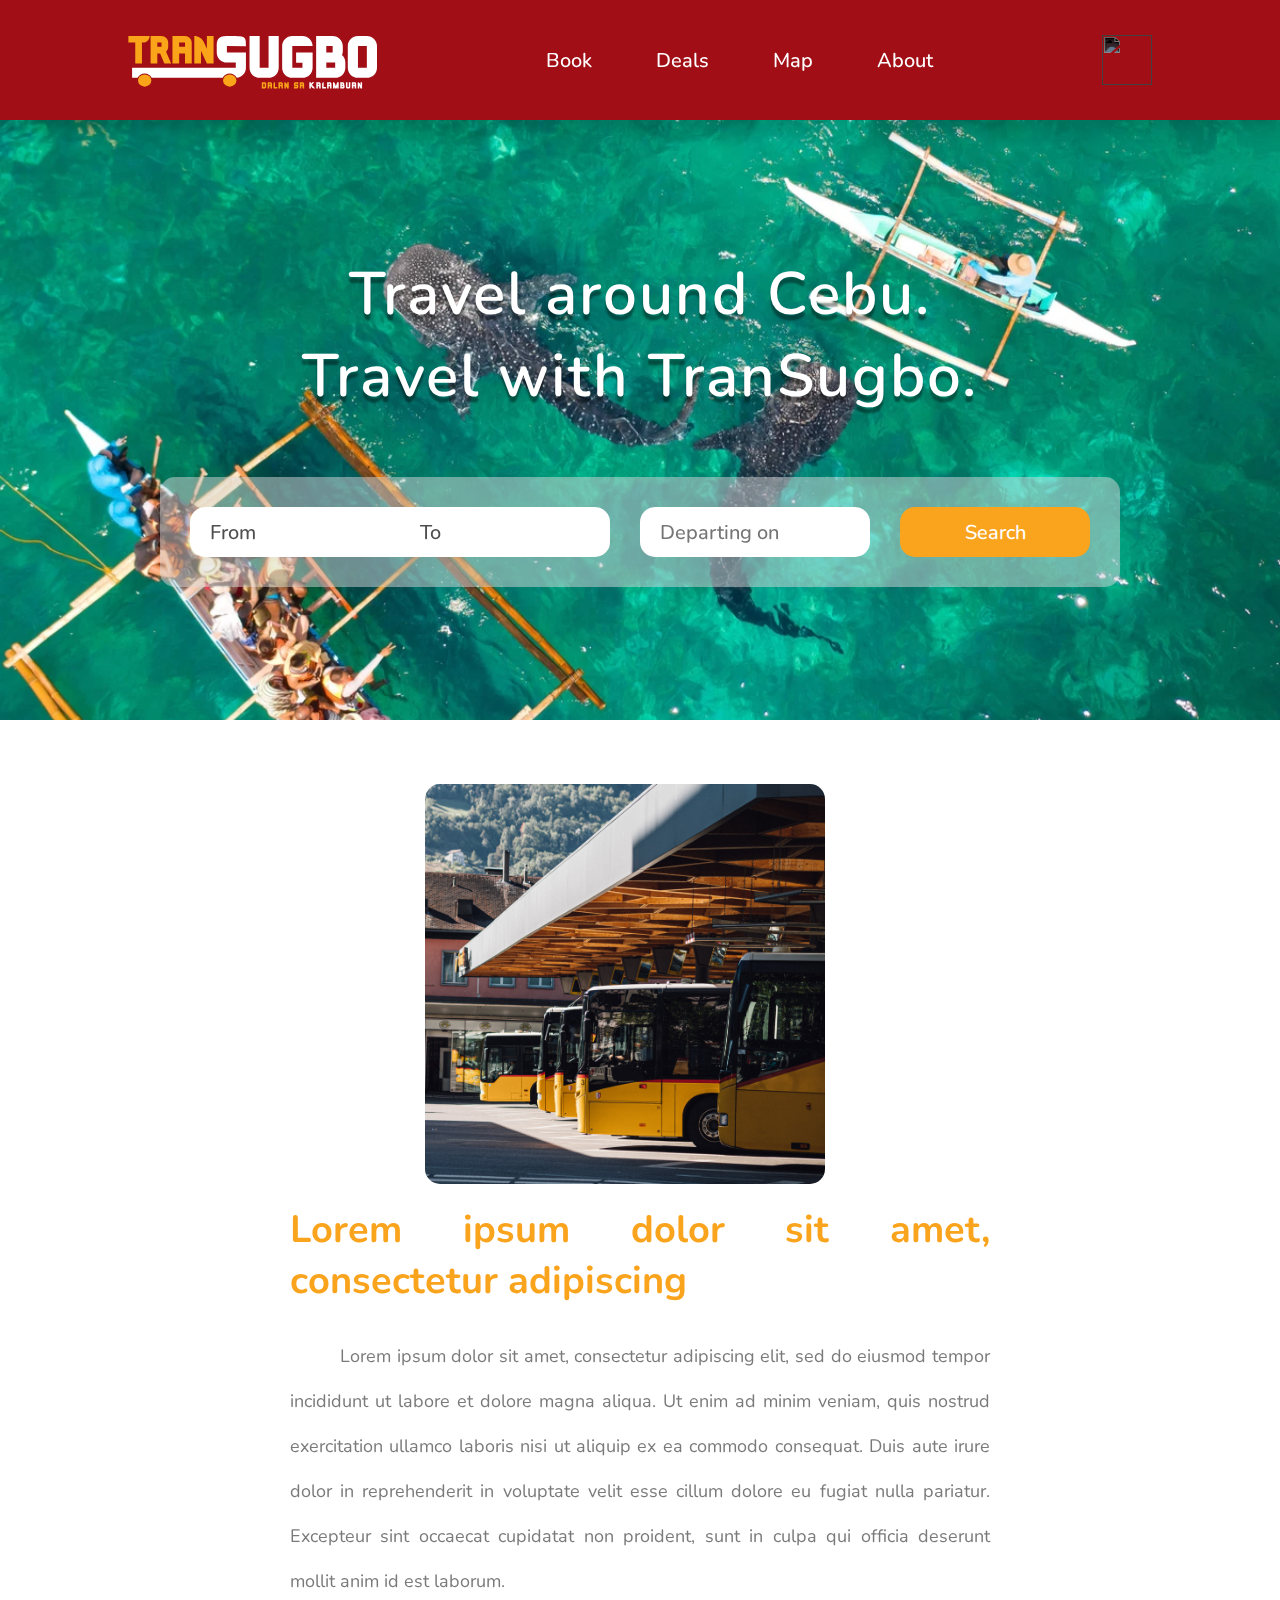
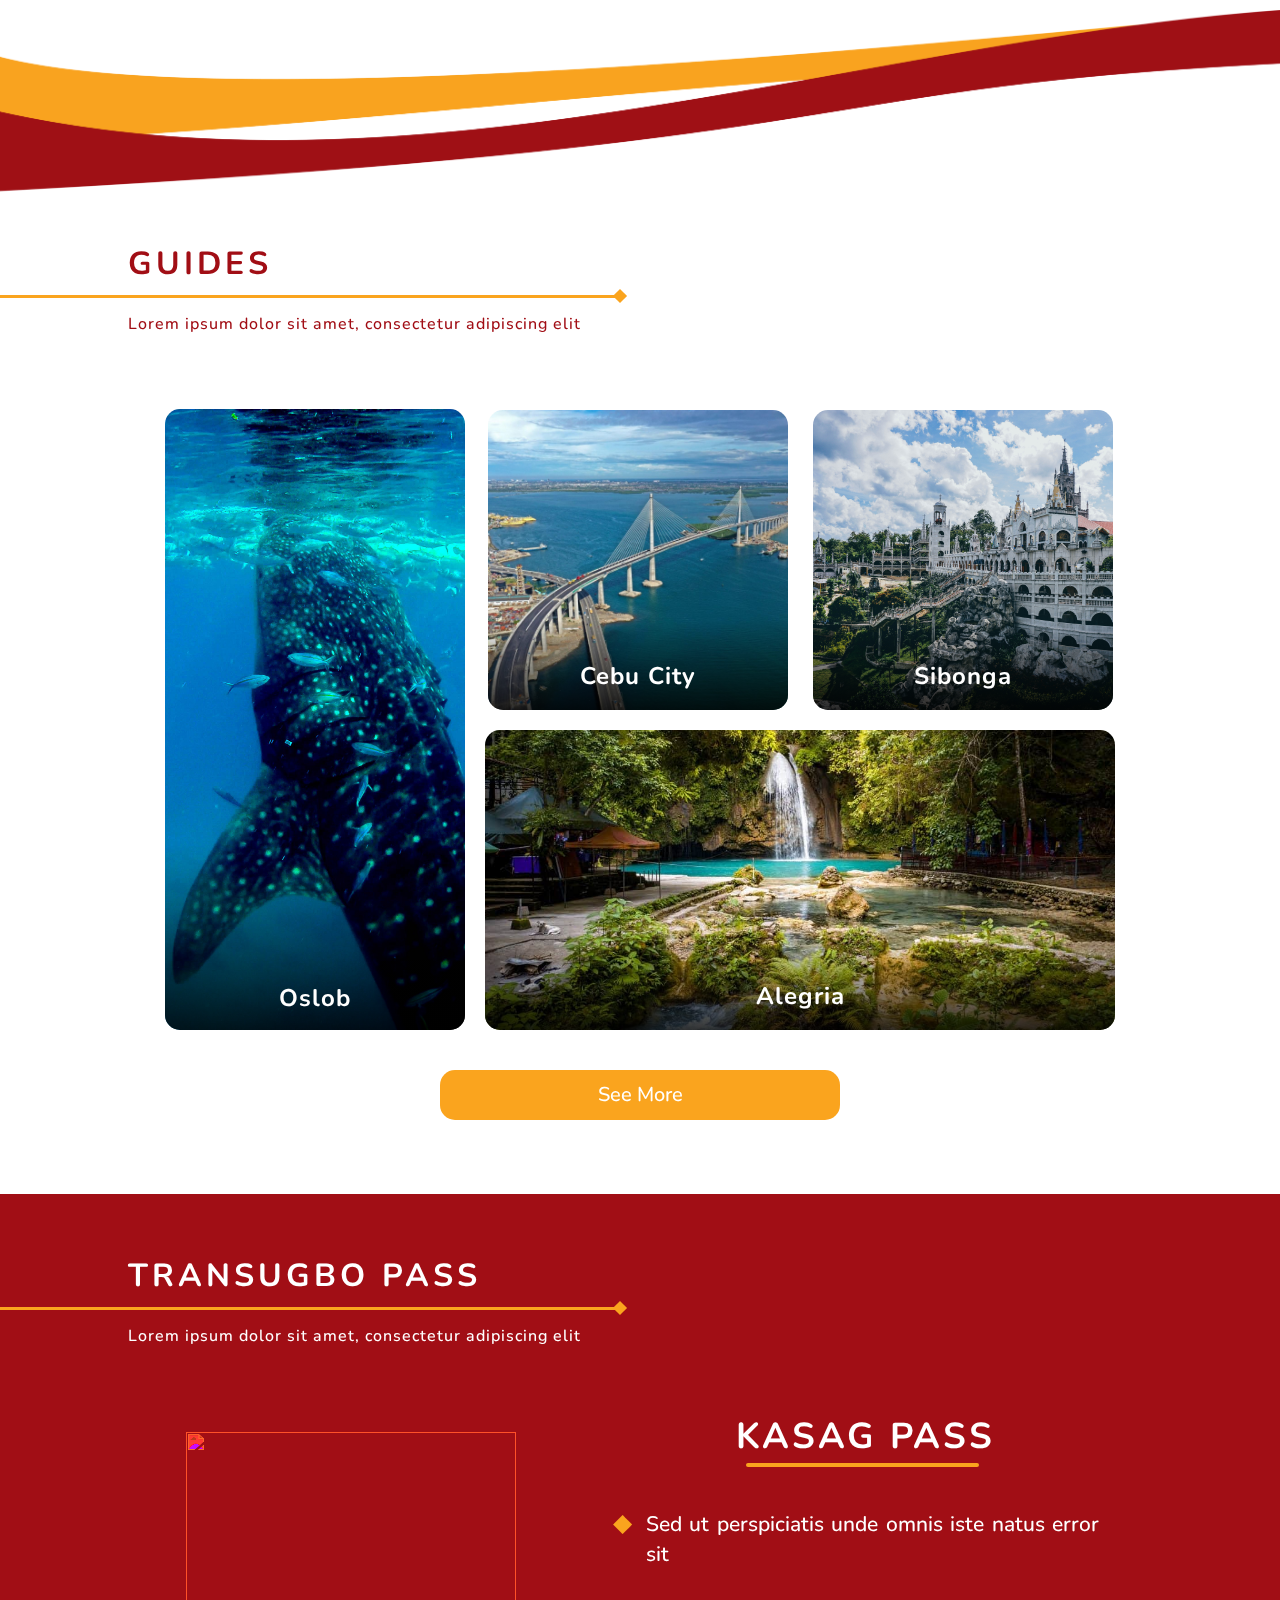
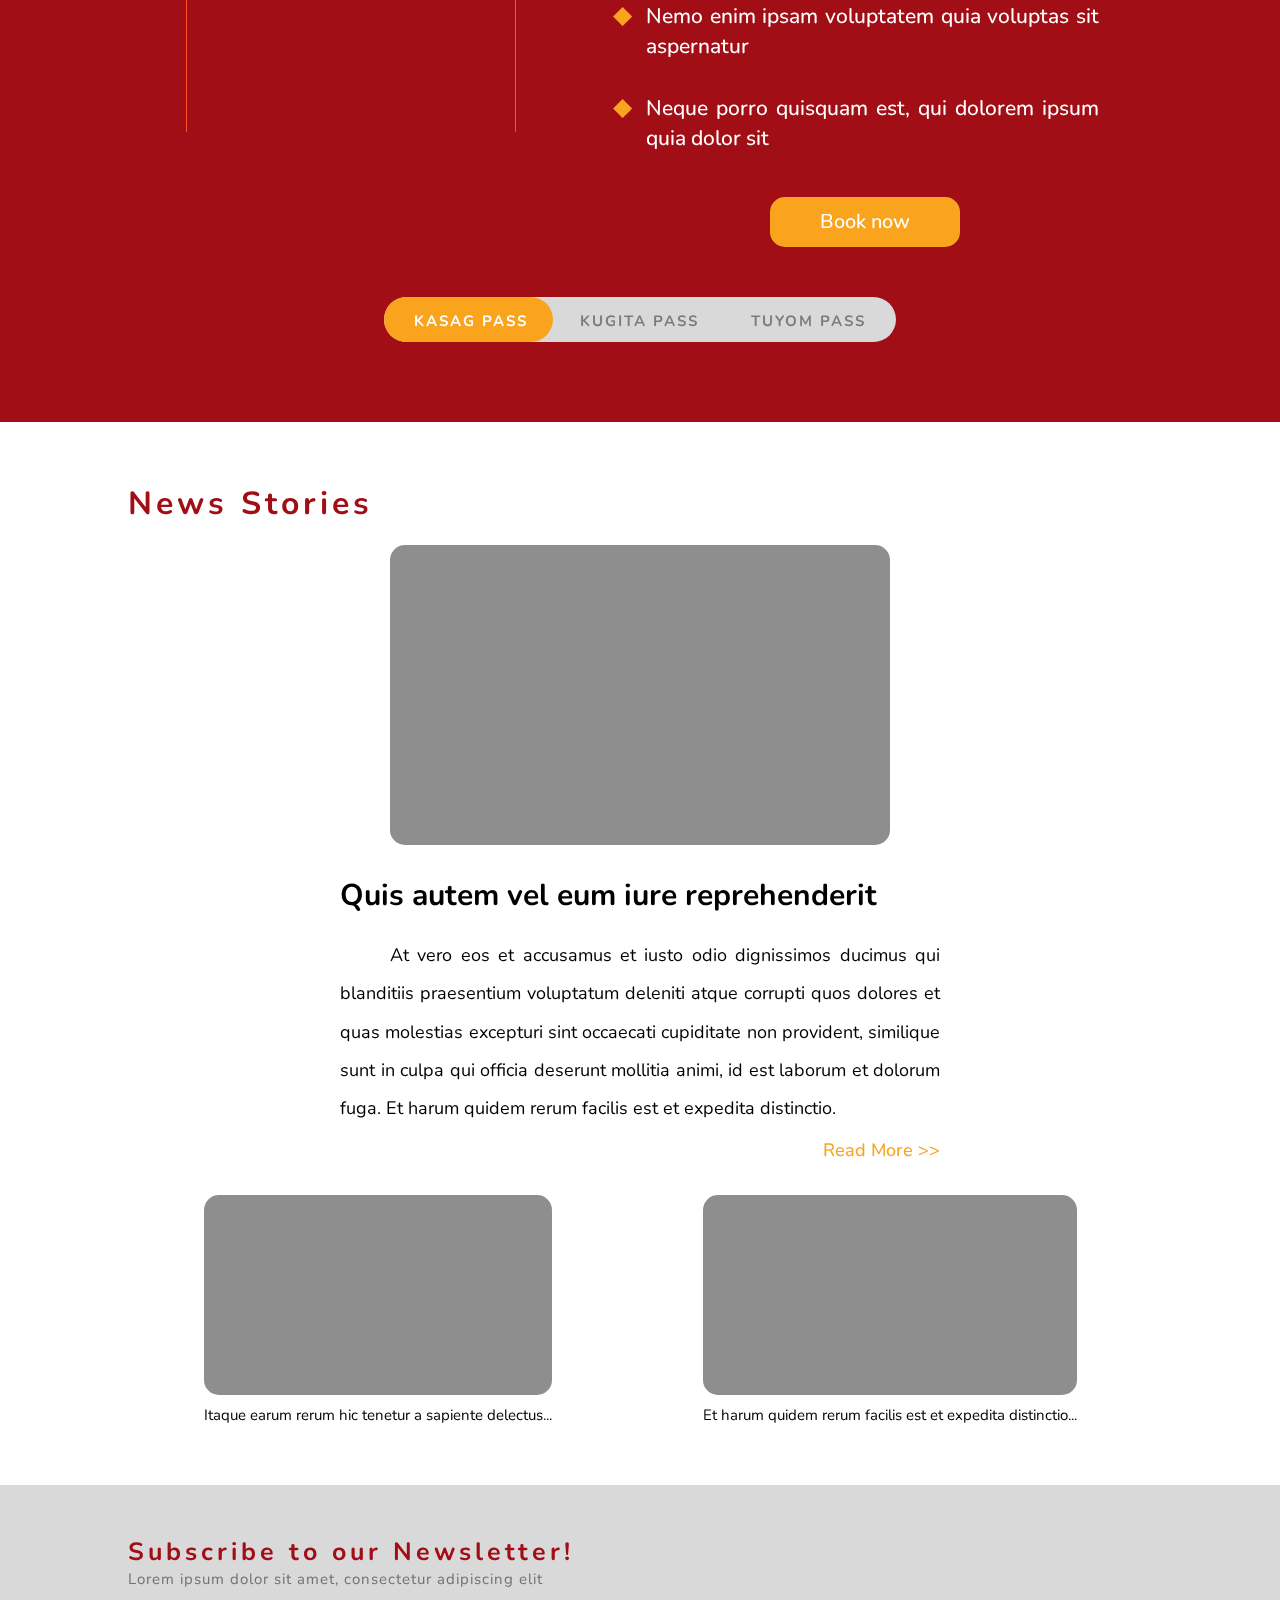
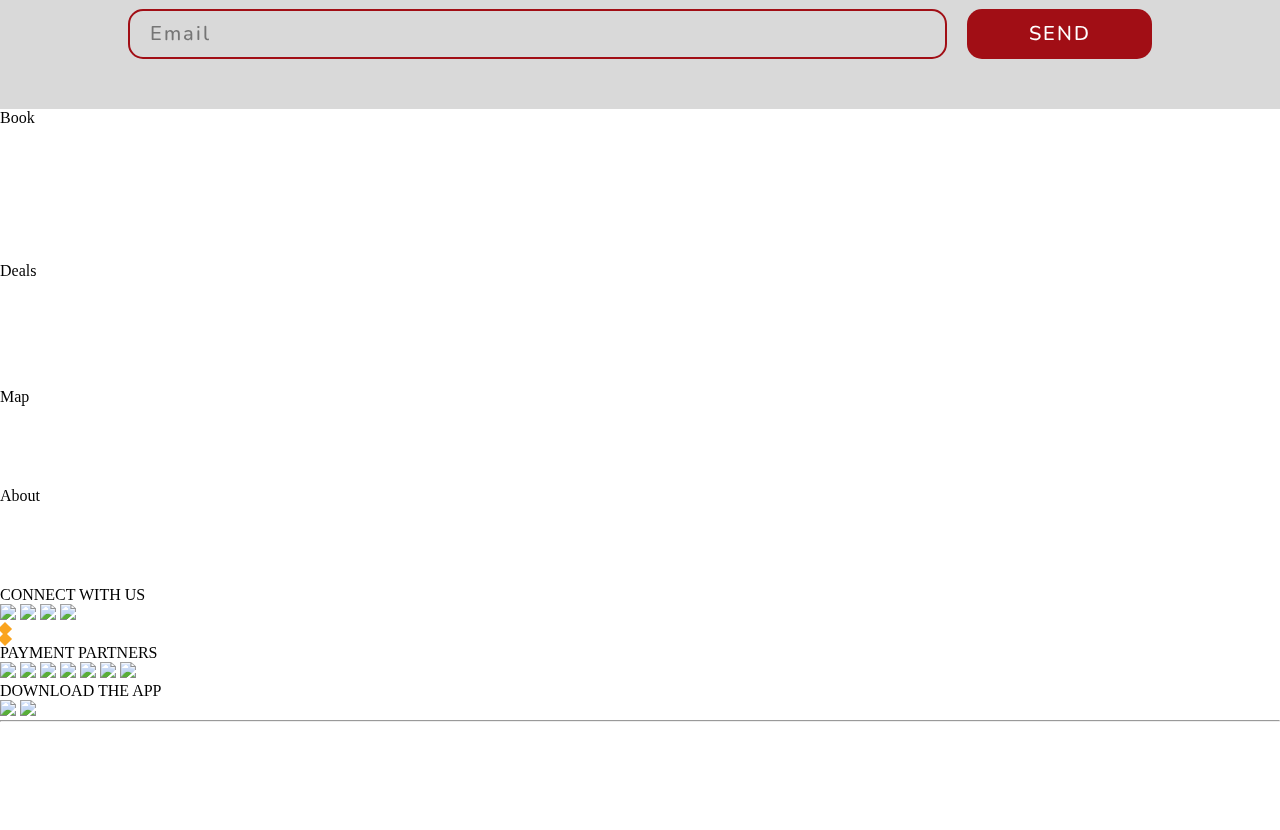
==== index.html @ 9e73b4b8 "removed "| Home" from title tag" ====
<html>
    <head>
        <title>TranSugbo</title>
        <link rel="icon" type="image/x-icon" href="images/TranSugbo_Icon.svg">
        <link rel="stylesheet" type="text/css" href="style.css">
        <script type = "text/javascript" src="main.js"></script>
    </head>

    <body>
        <div class="index_container">
        <header>
            <img class="logo" src="images/Transugbo-logo-01.svg">
            <nav>
                <ul class="nav_links">
                    <li><a href="#">Book</a></li>
                    <li><a href="#">Deals</a></li>
                    <li><a href="#">Map</a></li>
                    <li><a href="#">About</a></li>
                </ul>    
            </nav>
            <a class="user" href="#"><img src="images/profile-user.svg"></a>
        </header>

        <div class="home_searchbar">
            <img src="images/home_bg.webp">
            <div class="home_center_container">
                <div class="home_text">Travel around Cebu.<br>Travel with TranSugbo.</div>

                    <form class="searchbar">
                        <div class="to_from">
                        <select class ="from_municipality" name="municipality" id="from_municipality" placeholder="From">
                            <option class="placeholder" value="" disabled selected hidden> From </option>
                            <option value="Alcantara">Alcantara</option>
                            <option value="Alcoy">Alcoy</option>
                            <option value="Alegria">Alegria</option>
                            <option value="Aloguinsan">Aloguinsan</option>
                            <option value="Argao">Argao</option>
                            <option value="Asturias">Asturias</option>
                            <option value="Badian">Badian</option>
                            <option value="Balamban">Balamban</option>
                            <option value="Bantayan">Bantayan</option>
                            <option value="Barili">Barili</option>
                            <option value="Bogo City">Bogo City</option>
                            <option value="Boljoon">Boljoon</option>
                            <option value="Borbon">Borbon</option>
                            <option value="Carcar City">Carcar City</option>
                            <option value="Carmen">Carmen</option>
                            <option value="Catmon">Catmon</option>
                            <option value="Cebu City">Cebu City</option>
                            <option value="Compostela">Compostela</option>
                            <option value="Consolacion">Consolacion</option>
                            <option value="Cordova">Cordova</option>
                            <option value="Daanbantayan">Daanbantayan</option>
                            <option value="Dalaguete">Dalaguete</option>
                            <option value="Danao City">Danao City</option>
                            <option value="Dumanjug">Dumanjug</option>
                            <option value="Ginatilan">Ginatilan</option>
                            <option value="Lapu-Lapu City">Lapu-Lapu City</option>
                            <option value="Liloan">Liloan</option>
                            <option value="Madridejos">Madridejos</option>
                            <option value="Malabuyoc">Malabuyoc</option>
                            <option value="Mandaue City">Mandaue City</option>
                            <option value="Medellin">Medellin</option>
                            <option value="Minglanilla">Minglanilla</option>
                            <option value="Moalboal">Moalboal</option>
                            <option value="Naga City">Naga City</option>
                            <option value="Oslob">Oslob</option>
                            <option value="Pilar">Pilar</option>
                            <option value="Pinamungahan">Pinamungahan</option>
                            <option value="Poro">Poro</option>
                            <option value="Ronda">Ronda</option>
                            <option value="Samboan">Samboan</option>
                            <option value="San Fernando">San Fernando</option>
                            <option value="San Francisco">San Francisco</option>
                            <option value="San Remigio">San Remigio</option>
                            <option value="Santa Fe">Santa Fe</option>
                            <option value="Santander">Santander</option>
                            <option value="Sibonga">Sibonga</option>
                            <option value="Sogod">Sogod</option>
                            <option value="Tabogon">Tabogon</option>
                            <option value="Tabuelan">Tabuelan</option>
                            <option value="Talisay City">Talisay City</option>
                            <option value="Toledo City">Toledo City</option>
                            <option value="Tuburan">Tuburan</option>
                            <option value="Tudela">Tudela</option>
                        </select>
                        <select name="municipality" id="to_municipality">
                            <option value="" disabled selected hidden> To </option>
                            <option value="Alcantara">Alcantara</option>
                            <option value="Alcoy">Alcoy</option>
                            <option value="Alegria">Alegria</option>
                            <option value="Aloguinsan">Aloguinsan</option>
                            <option value="Argao">Argao</option>
                            <option value="Asturias">Asturias</option>
                            <option value="Badian">Badian</option>
                            <option value="Balamban">Balamban</option>
                            <option value="Bantayan">Bantayan</option>
                            <option value="Barili">Barili</option>
                            <option value="Bogo City">Bogo City</option>
                            <option value="Boljoon">Boljoon</option>
                            <option value="Borbon">Borbon</option>
                            <option value="Carcar City">Carcar City</option>
                            <option value="Carmen">Carmen</option>
                            <option value="Catmon">Catmon</option>
                            <option value="Cebu City">Cebu City</option>
                            <option value="Compostela">Compostela</option>
                            <option value="Consolacion">Consolacion</option>
                            <option value="Cordova">Cordova</option>
                            <option value="Daanbantayan">Daanbantayan</option>
                            <option value="Dalaguete">Dalaguete</option>
                            <option value="Danao City">Danao City</option>
                            <option value="Dumanjug">Dumanjug</option>
                            <option value="Ginatilan">Ginatilan</option>
                            <option value="Lapu-Lapu City">Lapu-Lapu City</option>
                            <option value="Liloan">Liloan</option>
                            <option value="Madridejos">Madridejos</option>
                            <option value="Malabuyoc">Malabuyoc</option>
                            <option value="Mandaue City">Mandaue City</option>
                            <option value="Medellin">Medellin</option>
                            <option value="Minglanilla">Minglanilla</option>
                            <option value="Moalboal">Moalboal</option>
                            <option value="Naga City">Naga City</option>
                            <option value="Oslob">Oslob</option>
                            <option value="Pilar">Pilar</option>
                            <option value="Pinamungahan">Pinamungahan</option>
                            <option value="Poro">Poro</option>
                            <option value="Ronda">Ronda</option>
                            <option value="Samboan">Samboan</option>
                            <option value="San Fernando">San Fernando</option>
                            <option value="San Francisco">San Francisco</option>
                            <option value="San Remigio">San Remigio</option>
                            <option value="Santa Fe">Santa Fe</option>
                            <option value="Santander">Santander</option>
                            <option value="Sibonga">Sibonga</option>
                            <option value="Sogod">Sogod</option>
                            <option value="Tabogon">Tabogon</option>
                            <option value="Tabuelan">Tabuelan</option>
                            <option value="Talisay City">Talisay City</option>
                            <option value="Toledo City">Toledo City</option>
                            <option value="Tuburan">Tuburan</option>
                            <option value="Tudela">Tudela</option>
                        </select>
                        </div>
                        <div class="date_submit">
                            <input type="text" placeholder="Departing on" onfocus="this.type='date'" onblur="this.type='text'">
                            <button type="submit">Search</button>
                        </div>
                    </form>
            </div>
        </div>

        <div class = "about_guides">
            <div class = "about">
                <div class="about_photo"></div>

                <div class="about_article">
                    <h1 class="about_headline">Lorem ipsum dolor sit amet, consectetur adipiscing</h1>
                    <div class="about_paragraph">
                        <p >Lorem ipsum dolor sit amet, consectetur adipiscing elit, sed do eiusmod tempor incididunt ut labore et dolore magna aliqua. Ut enim ad minim veniam, quis nostrud exercitation ullamco laboris nisi ut aliquip ex ea commodo consequat. Duis aute irure dolor in reprehenderit in voluptate velit esse cillum dolore eu fugiat nulla pariatur. Excepteur sint occaecat cupidatat non proident, sunt in culpa qui officia deserunt mollit anim id est laborum.</p>
                    </div>
                </div>
            </div>

            <img class="about_curve" src="images/curve_final.png" width="100%">

            <div class="home_guides">
                <div class="guides_header">
                    <div class="title">GUIDES</div>
                    <div class="line"><div class="diamond"></div></div>
                    <div class="title_description">Lorem ipsum dolor sit amet, consectetur adipiscing elit</div>
                </div>
                <div class="guides_button">
                <div class="guides_boxes">
                    <div class="left_box">
                        <div class="cardgradient">
                            <div class="name_box">
                                <div class="guide_name">Oslob</div>
                                <button class="guide_button">See Guide</button>
                            </div>
                        </div>
                    </div>
                    <div class="right_box">
                        <div class="right_upperbox">
                            <div class="left_side">
                                <div class="cardgradient">
                                    <div class="name_box">
                                        <div class="guide_name">Cebu City</div>
                                        <button class="guide_button">See Guide</button>
                                    </div>
                                </div>
                            </div>
                            <div class="right_side">
                                <div class="cardgradient">
                                    <div class="name_box">
                                        <div class="guide_name">Sibonga</div>
                                        <button class="guide_button">See Guide</button>
                                    </div>
                                </div>
                            </div>
                        </div>
                        <div class="right_lowerbox">
                            <div class="cardgradient">
                                <div class="name_box">
                                    <div class="guide_name">Alegria</div>
                                    <button class="guide_button">See Guide</button>
                                </div>
                            </div>
                        </div>
                    </div>
                </div>
                <button class="guides_seemore_button">See More</button>
                </div>
            </div>

        </div>

        <div class="transugbo_passes">
            <div class="passes_header">
                <div class="title">TRANSUGBO PASS</div>
                <div class="line"><div class="diamond"></div></div>
                <div class="title_description">Lorem ipsum dolor sit amet, consectetur adipiscing elit</div>
            </div>

            <div class="passes_section">
                <div class="passes_description kasag" style="display: block;">
                    <img src="images/kasag.svg">
                    <div class="passes_details">
                        <div class="passes_title">KASAG PASS</div>
                        <ul class="passes_list">
                            <li><span>Sed ut perspiciatis unde omnis iste natus error sit</span></li>
                            <li><span>Nemo enim ipsam voluptatem quia voluptas sit aspernatur</span></li>
                            <li><span>Neque porro quisquam est, qui dolorem ipsum quia dolor sit</span></li>
                        </ul>

                        <button class="passes_buynow_button">Book now</button>
                    </div>
                </div>

                <div class="passes_description kugita">
                    <img src="images/octopus.svg">
                    <div class="passes_details">
                        <div class="passes_title">KUGITA PASS</div>
                        <ul class="passes_list">
                            <li><span>Sed ut perspiciatis unde omnis iste natus error sit</span></li>
                            <li><span>Nemo enim ipsam voluptatem quia voluptas sit aspernatur</span></li>
                            <li><span>Neque porro quisquam est, qui dolorem ipsum quia dolor sit</span></li>
                        </ul>

                        <button class="passes_buynow_button">Book now</button>
                    </div>
                </div>

                <div class="passes_description tuyom">
                    <img src="images/sea-urchin.svg">
                    <div class="passes_details">
                        <div class="passes_title">TUYOM PASS</div>
                        <ul class="passes_list">
                            <li><span>Sed ut perspiciatis unde omnis iste natus error sit</span></li>
                            <li><span>Nemo enim ipsam voluptatem quia voluptas sit aspernatur</span></li>
                            <li><span>Neque porro quisquam est, qui dolorem ipsum quia dolor sit</span></li>
                        </ul>

                        <button class="passes_buynow_button">Book now</button>
                    </div>
                </div>

                <div class="passes_tab" id="passes_container">
                    <ul class="passes_tabs" id="passes_list">
                        <li onclick="moveTab(this.firstChild)"><a class="tab" id = "one" href="#kasag" style="color: white;">KASAG PASS</a></li>
                        <li onclick="moveTab(this.firstChild)"><a class="tab" id = "two" href="#kugita">KUGITA PASS</a></li>
                        <li onclick="moveTab(this.firstChild)"><a class="tab" id = "three" href="#tuyom">TUYOM PASS</a></li>
                    </ul>
                    <div class="indicator" id="indicator"></div>
                </div>
            </div>
        </div>

        <div class="news_stories">
            <div class="news_stories_container">
                <div class="title">News Stories</div>
            <div class="mainarticle_container">
                <div class="mainarticle_image">
                </div>
                <div class="mainarticle_description">
                    <h2 class="mainarticle_title">Quis autem vel eum iure reprehenderit</h2>
                    <div class="mainarticle_article">
                        <p>At vero eos et accusamus et iusto odio dignissimos ducimus qui blanditiis praesentium voluptatum deleniti atque corrupti quos dolores et quas molestias excepturi sint occaecati cupiditate non provident, similique sunt in culpa qui officia deserunt mollitia animi, id est laborum et dolorum fuga. Et harum quidem rerum facilis est et expedita distinctio.</p>
                    </div>
                    <a class="read-more" href="#">Read More >></a>
                </div>
            </div>

            <div class="bottom_stories">
                <div class="story_block">
                    <div class="block_image"></div>
                    <div class="block_title">Itaque earum rerum hic tenetur a sapiente delectus...</div>
                </div>
                <div class="story_block">
                    <div class="block_image"></div>
                    <div class="block_title">Et harum quidem rerum facilis est et expedita distinctio...</div>
                </div>
                <div class="story_block">
                    <div class="block_image"></div>
                    <div class="block_title">Temporibus autem quibusdam et aut officiis debitis...</div>
                </div>
            </div>
            </div>
        </div>

        <div class="newsletter">
            <div class="newsletter_container">
                <div class="newsletter_header">
                    <div class="title">Subscribe to our Newsletter!</div>
                    <div class="newsletter-subtext">Lorem ipsum dolor sit amet, consectetur adipiscing elit</div>
                </div>

                <form class="email_form">
                    <input type="email" placeholder="Email"/>
                    <button type="submit">SEND</button>
                </form>
            </div>
        </div>

        <footer class="footer">
            <div class="whole-footer-container">
                    <div class="footer-row">
                        <div class="footer-col">
                            <div class="footer-col-title">Book</div>
                            <ul class="footer-list">
                                <li><a href="#">Manage Booking</a></li>
                                <li><a href="#">Seat Sale</a></li>
                                <li><a href="#">Passenger Account </br>Registration</a></li>
                                <li><a href="#">Bus Status</a></li>
                            </ul>
                        </div>
                        <div class="footer-col">
                            <div class="footer-col-title">Deals</div>
                            <ul class="footer-list">
                                <li><a href="#">Passes</a></li>
                                <li><a href="#">Promos</a></li>
                                <li><a href="#">Discounts </br>& Vouchers</a></li>
                            </ul>
                        </div>
                        <div class="footer-col">
                            <div class="footer-col-title">Map</div>
                            <ul class="footer-list">
                                <li><a href="#">Explore</a></li>
                                <li><a href="#">Guides</a></li>
                                <li><a href="#">Routes</a></li>
                            </ul>
                        </div>
                        <div class="footer-col">
                            <div class="footer-col-title">About</div>
                            <ul class="footer-list">
                                <li><a href="#">Our Story</a></li>
                                <li><a href="#">Careers</a></li>
                                <li><a href="#">Contact Us</a></li>
                            </ul>
                        </div>
                        <div class="socmed">
                            <div class="socmed-title">CONNECT WITH US</div>
                            <div class="socmed-links">
                                <a href="#"><img src="images/facebook.svg"/></a>
                                <a href="#"><img src="images/twitter.svg"/></a>
                                <a href="#"><img src="images/instagram.svg"/></a>
                                <a href="#"><img src="images/play.svg"/></a>
                            </div>
                        </div>
                    </div>

                 <div class="line-container">
                    <div class="horizontal-line">
                        <div class="diamond"></div>
                        <div class="diamond"></div>
                    </div>
                </div>
                
                <div class="partners-app">
                    <div class="payment-partners">
                        <div class="partners-title">PAYMENT PARTNERS</div>
                        <div class="partners">
                            <img id="visa" src="images/visa.svg"/>
                            <img id="mastercard" src="images/mastercard.svg"/>
                            <img id="paypal" src="images/PayPal.svg"/>
                            <img id="amex" src="images/AmEx.svg"/>
                            <img id="jcb" src="images/JCB.svg"/>
                            <img id="gcash" src="images/Gcash.svg"/>
                            <img id="maya" src="images/Maya.svg"/>
                        </div>
                    </div>
                    <div class="download-app">
                        <div class="app-title">DOWNLOAD THE APP</div>
                        <div class="googleplay-applestore">
                            <a href="#"><img id="google" src="images/Google_Play_Store_badge_EN.svg"/></a>
                            <a href="#"><img id="apple" src="images/Download_on_the_App_Store_Badge.svg"/></a>
                        </div>
                    </div>
                </div>
            </div>
            <hr>
            <div class="terms-policy">
                <ul class="terms-list">
                    <li><a href="#">Copyright Statement</a></li>
                    <li><a href="#">Privacy and Policy</a></li>
                    <li><a href="#">Terms of Use</a></li>
                    <li>Hotline: (032) 273 - 6754</li>
                </ul>
            </div>
        </footer>
    </body>
</html>
---- style.css ----
@import url('https://fonts.googleapis.com/css2?family=Nunito:wght@500&display=swap');

* {
    box-sizing: border-box;
    margin: 0;
    padding: 0;  
}

li, a, button, .home_text, select, input, .about_headline, .title, .title_description, .guide_name, .passes_title {
    font-family: "Nunito", sans-serif;
    font-weight: 500;
    font-size: 20px;
    color: white;
    text-decoration: none;
}

header {
    position: sticky;
    top: 0;
    display: flex;
    justify-content: space-between;
    align-items: center;
    padding: 30px 10%;
    background-color: #a10e15;
    -webkit-box-shadow: 0px 9px 21px 3px rgba(0,0,0,0.2); 
    box-shadow: 0px 9px 21px 3px rgba(0,0,0,0.2);
    z-index: 2;
}

.logo {
    height: 60px;
    cursor: pointer;
}

.user img {
    height: 50px;
    filter: invert(100%) sepia(7%) saturate(28%) hue-rotate(284deg) brightness(107%) contrast(107%);
    transition:  0.3s ease;
}

.user img:hover {
    filter: invert(73%) sepia(37%) saturate(2590%) hue-rotate(342deg) brightness(102%) contrast(103%);
}

.nav_links {
    list-style: none;
}

.nav_links li {
    display: inline-block;
    padding: 0px 30px;
}

.nav_links li a {
    transition: all 0.3s ease 0s;
    position: relative;

}

.nav_links li a:after {
    content: '';
    position: absolute;
    width: 0;
    height: 0.175rem;
    left: 0;
    bottom: -8;
    background: #faa41e;
    transform: scale(0, 1);
    transition: transform 0.3s ease;
}

.nav_links li a:hover {
    color:#faa41e;
}

.nav_links li a:hover:after {
    transform: scale(1, 1);
    width: 100%;
}

.home_searchbar {
    display: flex;
    justify-content: center;
    height: 600px;
    background-repeat: no-repeat;
    background-size: cover;
}

.home_center_container {
    display: flex;
    justify-content: center;
    align-items: center;
    flex-direction: column;
    gap: 10%;
    margin: 0 10%;
}

.home_searchbar img {
    width: 120%;
    position: fixed;
    z-index: -1;
}

.home_searchbar .home_text {
    text-align: center;
    top: 45%;
    font-size: 60px;
    z-index: 0;
    font-weight: 600;
    letter-spacing: 2px;
    text-shadow: 0px 6px 2px rgba(0,0,0,0.4);
}

.about_guides {
    background-color: white;
    padding-bottom: 5%;
    padding-top: 5%;
    z-index: 0;
}

.home_searchbar .searchbar {
    display: flex;
    justify-content: center;
}

.searchbar {
    display: flex;
    flex-direction: row;
    justify-content: space-around;
    gap: 30px;
    background-color: rgba(217,217,217,0.5);
    -webkit-border-radius: 15px;
    border-radius: 15px;
    padding: 30px;
}

.home_searchbar .searchbar select, input {
    height: 50px;
    width: 210px;
    color: #4e4e4e;
    padding-left: 20px;
    -webkit-border-radius: 15px;
    border-radius: 15px;
    border: transparent;
    cursor: pointer;
}

.searchbar input {
    width: 230px;
}

.home_searchbar .searchbar select {
    background-color: white;
}

.to_from {
    float: left;
    display: flex;
}

.date_submit {
    display: flex;
    gap: 30px;
}

#from_municipality {
    margin-right: 0;
    -webkit-border-radius: 15px 0px 0px 15px;
    border-radius: 15px 0px 0px 15px;
}

#to_municipality {
    margin-left: 0;
    -webkit-border-radius: 0px 15px 15px 0px;
    border-radius: 0px 15px 15px 0px;
}

#from_municipality, #to_municipality {
    -webkit-appearance: none;
    -moz-appearance: none;
    appearance: none;
}

.home_searchbar .searchbar select, input:focus {
    outline: none;
}

.searchbar button, .guide_button, .guides_seemore_button, .passes_buynow_button, .email_form button {
    height: 50px;
    width: 190px;
    background-color: #faa41e;
    margin: 30px;
    -webkit-border-radius: 15px;
    border-radius: 15px;
    border: transparent;
    transition: all 0.3s ease;
    cursor: pointer;
}

.searchbar button {
    margin: 0;
}

.searchbar button:hover, .guide_button:hover, .guides_seemore_button:hover, .passes_buynow_button:hover, .email_form button:hover{
    -webkit-box-shadow: 2px 11px 9px 0px rgba(0,0,0,0.14); 
    box-shadow: 2px 11px 9px 0px rgba(0,0,0,0.14);
}

select::-webkit-scrollbar {
    width: 15px;
  }
  
  
select::-webkit-scrollbar-thumb {
    background: rgba(78, 78, 78, 0.3);
    -webkit-border-radius: 15px 15px 15px 15px;
    border-radius: 15px 15px 15px 15px;
  }

.about {
    display: flex;
    max-height: 800px;
    flex-direction: row;
    justify-content: center;
    padding: 0 10%;
    flex-wrap: wrap;
}

.about_photo {
    height: 400px;
    width: 400px;
    overflow-y: hidden;
    background-image: url(./images/about_photo.jpg);
    background-size: cover;
    background-position: 0px -100px;
    background-repeat: no-repeat;
    -webkit-border-radius: 15px;
    border-radius: 15px;
    float: left;
    margin-bottom: 20px;
    margin-right: 30px;
}

.about_article {
    display: flex;
    flex-direction: column;
    width: 700px;
}

.about_headline {
    color: #faa41e;
    font-size: 38px;
    font-weight: 700;
    text-align: justify;
}

.about_paragraph {
    font-family: "Nunito", sans-serif;
    width: 0;
    min-width:100%;
    color: rgba(78, 78, 78, 0.75);
    text-align: justify;
    font-size: 18px;
    font-style: normal;
    font-weight:normal;
    line-height: 250%;
    padding-top: 4%;
    text-indent: 50px;
}

.about_curve {
    padding: 2% 0;
}

.title {
    color:#a10e15;
    font-size: 32px;
    font-weight: bolder;
    letter-spacing: 4px;
    margin: 10px 10%;
}

.line {
    width: 625px;
    height: 3px;
    background-color: #faa41e;
    display: flex;
    justify-content: right;
    align-items: center;
}

.diamond {
    width: 10px;
    height: 10px;
    background-color: #faa41e;
    transform: rotate(45deg);
}

.title_description {
    color: #a10e15;
    font-size: 16px;
    letter-spacing: 1px;
    margin: 15px 10%;
}

.guides_button {
    display: flex;
    flex-direction: column;
    justify-content: center;
    align-items: center;
}

.guides_boxes {
    display: flex;
    flex-direction: row;
    height: 600px;
    margin: 70px 10% 40px 10%;
    justify-content: center;
    align-items: center;
}

.left_box {
    height: 103.5%;
    width: 300px;
    background-image: url(./images/guidephoto_oslob.jpg);
    background-size: cover;
    background-repeat: no-repeat;
    background-position: -390px 0;
    margin: 10px;
    -webkit-border-radius: 15px 15px 15px 15px;
    border-radius: 15px 15px 15px 15px;
}

.right_box {
    display: flex;
    flex-direction: row;
    flex-wrap: wrap;
    width: 650px;
}

.right_upperbox {
    display: flex;
    flex-direction: row;
    justify-content: space-around;
    width: 100%;
}

.left_side, .right_side {
    height: 300px;
    width: 300px;
    margin: 10px;
    -webkit-border-radius: 15px 15px 15px 15px;
    border-radius: 15px 15px 15px 15px;
}

.left_side {
    background-image: url(./images/guidephoto_cebucity.jpg);
    background-size: cover;
    background-repeat: no-repeat;
    background-position: -40px 0;
}

.right_side {
    background-image: url(./images/guidephoto_sibonga.jpg);
    background-size: cover;
    background-repeat: no-repeat;
    background-position: -30px 0;
}

.right_lowerbox {
    height: 300px;
    width: 100%;
    background-image: url(./images/guidephoto_alegria.jpg);
    background-size: cover;
    background-repeat: no-repeat;
    background-position: 0 -70px;
    margin: 10px;
    -webkit-border-radius: 15px 15px 15px 15px;
    border-radius: 15px 15px 15px 15px;
}

.left_box, .left_side, .right_side, .right_lowerbox {
    overflow: hidden;
    cursor: pointer;
}

.name_box {
    width: 300px;
    height: 300px;
    display: flex;
    justify-content: center;
    align-items: center;
    flex-direction: column;
    translate: 0 57%;
    transition: 0.3s ease;
}

.left_box .name_box {
    translate: 0 111%;
}

.guide_name {
    font-size: 24px;
    font-weight: 700;
    letter-spacing: 1px;
    transition: all 0.3s ease;
}

.cardgradient {
    height: 100%;
    display: flex;
    background-image: linear-gradient(to bottom, transparent 70%, rgba(0, 0, 0, 0.8));
    justify-content: center;
    align-items: center;
    transition: all 0.4s ease;
}

.cardgradient:hover{
    background-color: rgba(161,14,21,0.9);
    background-image: linear-gradient(to bottom, transparent 70%, rgba(161,14,21,0.9));
}

.cardgradient:hover .name_box {
    translate: 0 0;
}

.cardgradient:hover .guide_name {
    color:#faa41e;
}

.guides_seemore_button {
    margin: 10px;
    width: 400px;
    font-size: 20px;
}

.transugbo_passes {
    width: 100%;
    background-color: #a10e15;
    padding-top: 50px;
    padding-bottom: 50px;
}

.passes_header .title, .passes_header .title_description {
    color: white;
}

.passes_section {
    display: flex;
    flex-direction: column;
    align-items: center;
    margin: 30px 10%;
}

.passes_tabs {
    width: 40vw;
    display: flex;
    flex-direction: row;
    justify-content: space-around;
    background-color: #d9d9d9;
    -webkit-border-radius: 20px;
    border-radius: 25px;
    list-style-type: none;
    padding: 4px;
}

.passes_tabs li {
    padding: 5px;
    z-index: 1;
    cursor: pointer;
}

.passes_tabs li a{
    font-size: 15px;
    color: rgba(30, 30, 30, 0.5);
    font-weight: 700;
    letter-spacing: 2px;
    transition: all 0.1s ease;
    user-select: none;
}

.passes_tab {
    position: relative;
}

.indicator {
    position: absolute;
    top: 0;
    background-color:#faa41e;
    width: 33%;
    height: 100%;
    z-index: 0;
    -webkit-border-radius: 25px;
    border-radius: 25px;
    transition: all 0.3s ease;
}

.passes_description {
    display: flex;
    flex-direction: row;
    justify-content: center;
    align-items: center;
    transition: all 0.3s ease;
    display: none;
    animation: fade 0.5s;
}

@keyframes fade {
    from {
        opacity: 0;
    }
    to {
        opacity: 1;
    }
}

.passes_description img {
    width: 330px;
    margin: 25px;
    padding-top: 30px;
    margin-right: 10%;
    filter: invert(73%) sepia(37%) saturate(2590%) hue-rotate(342deg) brightness(102%) contrast(103%);
    float: left;
}

.passes_details {
    padding: 20px;
    display: flex;
    flex-direction: column;
    justify-content: center;
    align-items: center;
}

.passes_title {
    margin: 15px;
    margin-bottom: 30px;
    font-size: 36px;
    letter-spacing: 3px;
    font-weight: 700;
    position: relative;
}

.passes_title::after {
    position: absolute;
    content: ' ';
    width: 90%;
    display: block;
    height: 4px;
    background-color: #faa41e;
    bottom: -6px;
    left: 10px;
    border-radius: 15px;
}

.passes_list li {
    padding: 15px 0;
    text-align: justify;
    font-size: 25px;
    list-style: '\25C6';
    color:#faa41e;
    padding-left: 3%;
}

.passes_list li span {
    color: white;
    font-size: 21px;
}

.news_stories {
    background-color: white;
    padding-top: 50px;
    padding-bottom: 50px;
}

.news_stories .title {
    margin-bottom: 20px;
}

.mainarticle_container {
    max-height: 600px;
    display: flex;
    flex-direction: row;
    justify-content: space-around;
    flex-wrap: wrap;
    gap: 20px;
    align-items: center;
    margin: 10px 10%;
    margin-bottom: 50px;
}

.mainarticle_image {
    background-color: rgba(30, 30, 30, 0.5);
    width: 500px;
    height: 300px;
    float: left;
    -webkit-border-radius: 15px 15px 15px 15px;
    border-radius: 15px 15px 15px 15px;
}

.mainarticle_description {
    width: 600px;
    height: 100%;
    display: flex;
    flex-direction: column;
    justify-content: space-evenly;
}

.mainarticle_title {
    width: 100%;
    font-family: "Nunito", sans-serif;
    font-size: 30px;
    padding-top: 10px;
    padding-bottom: 20px;
}

.mainarticle_article {
    font-family: "Nunito", sans-serif;
    font-size: 18px;
    width: 0;
    min-width: 100%;
    text-align: justify;
    line-height: 0.4in;
    text-indent: 50px;
    padding-bottom: 10px;
}

.mainarticle_description a {
    color:#faa41e;
    margin-right: 0;
    margin-left: auto;
    font-size: 18px;
}

.bottom_stories {
    display: flex;
    margin: 10px 10%;
    justify-content: space-around;
    flex-wrap: wrap;
    max-height: 230px;
    overflow: hidden;
}

.story_block {
    display:flex;
    flex-direction: column;
    cursor: pointer;
}

.block_image {
    background-color: rgba(30, 30, 30, 0.5);
    width: 100%;
    height: 200px;
    float: left;
    -webkit-border-radius: 15px 15px 15px 15px;
    border-radius: 15px 15px 15px 15px;
}

.block_title {
    width: 100%;
    font-family: "Nunito", sans-serif;
    font-size: 15px;
    padding-top: 10px;
}

.newsletter {
    background-color: #d9d9d9;
    padding-top: 50px;
    padding-bottom: 50px;
}

.newsletter_container {
    margin: 0 10%;
}

.newsletter_container .title {
    font-size: 25px;
    margin: 0;
}

.newsletter-subtext {
    font-family: "Nunito", sans-serif;
    color:rgba(78, 78, 78, 0.75);
    letter-spacing: 1px;
    font-size: 15;
}

.newsletter_header {
    padding-bottom: 20px;
}

.email_form {
    display: flex;
    justify-content: space-between;
    gap: 20px;
}

.email_form input {
    width: 0;
    min-width: 80%;
    background-color: #d9d9d9;
    border: 2px solid #a10e15;
    letter-spacing: 2px;
}

.email_form button {
    margin: 0;
    width: 220px;
    background-color: #a10e15;
    letter-spacing: 2px;
}
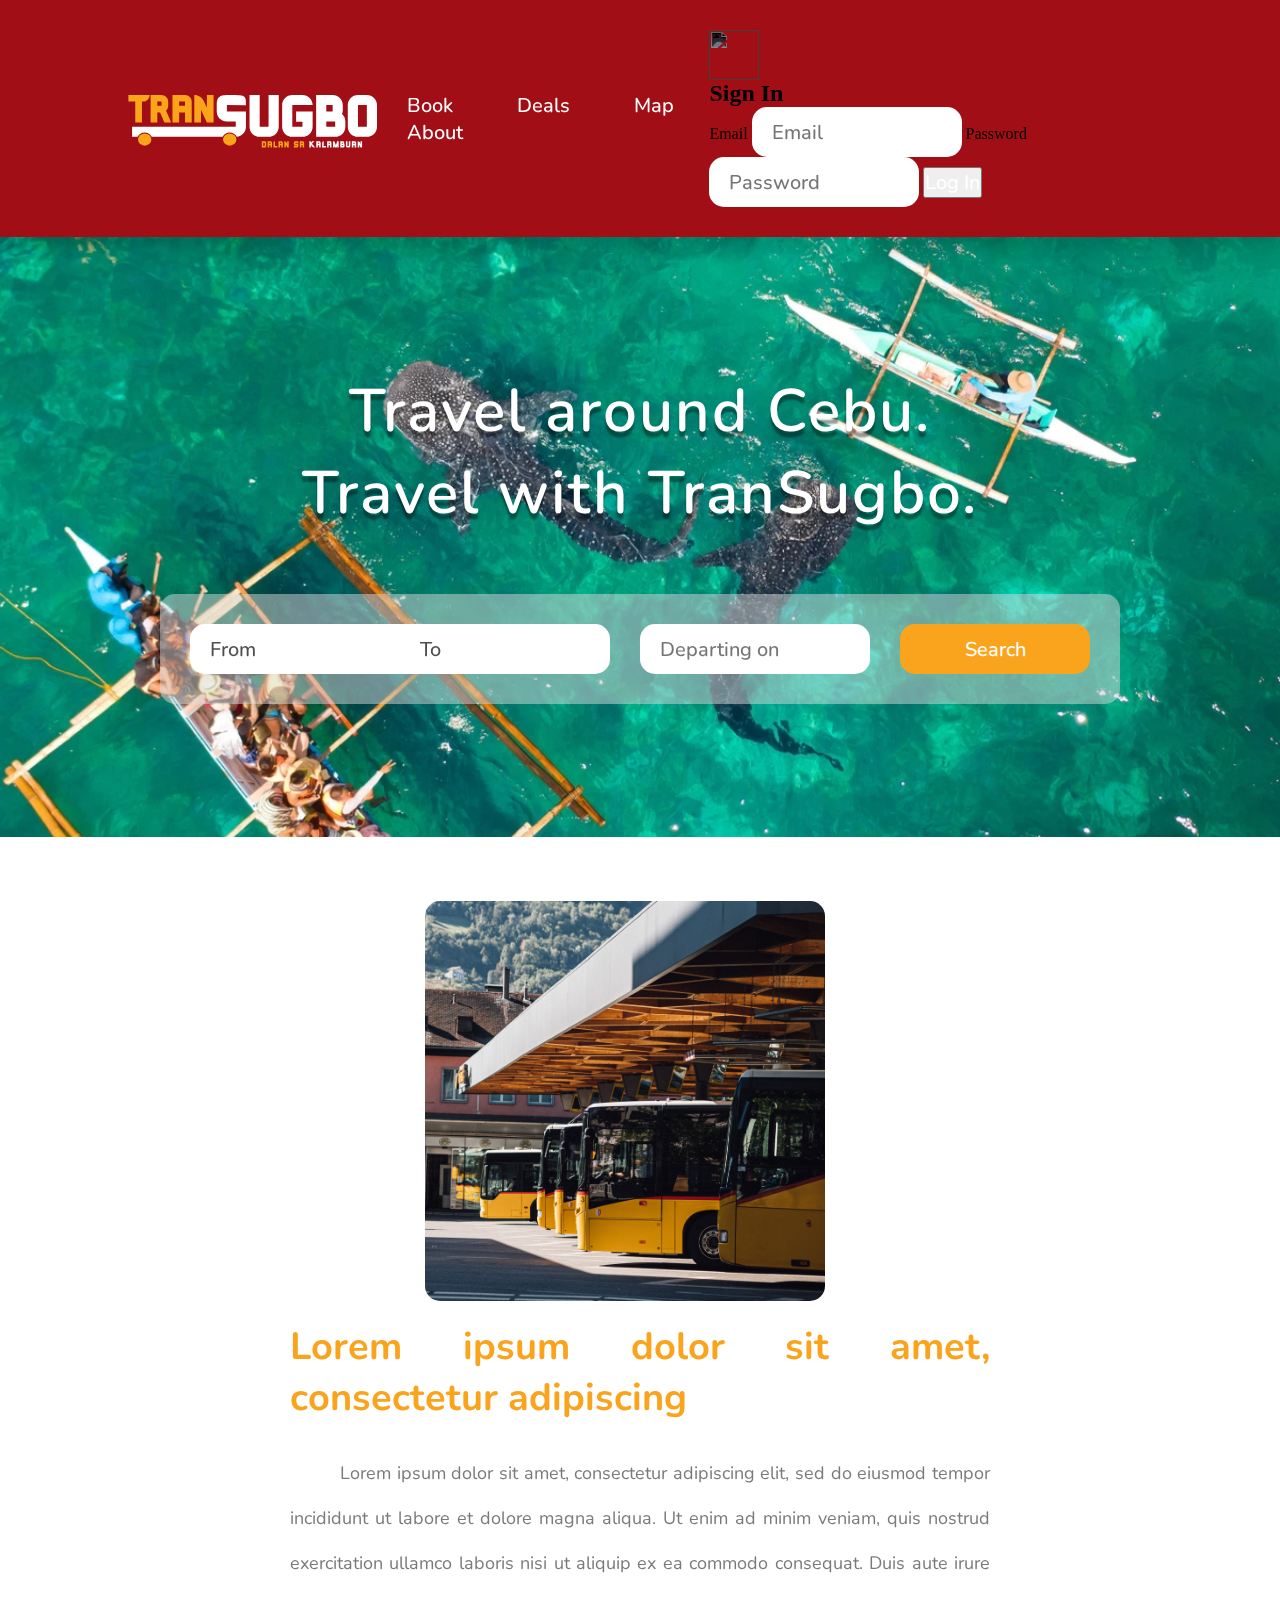
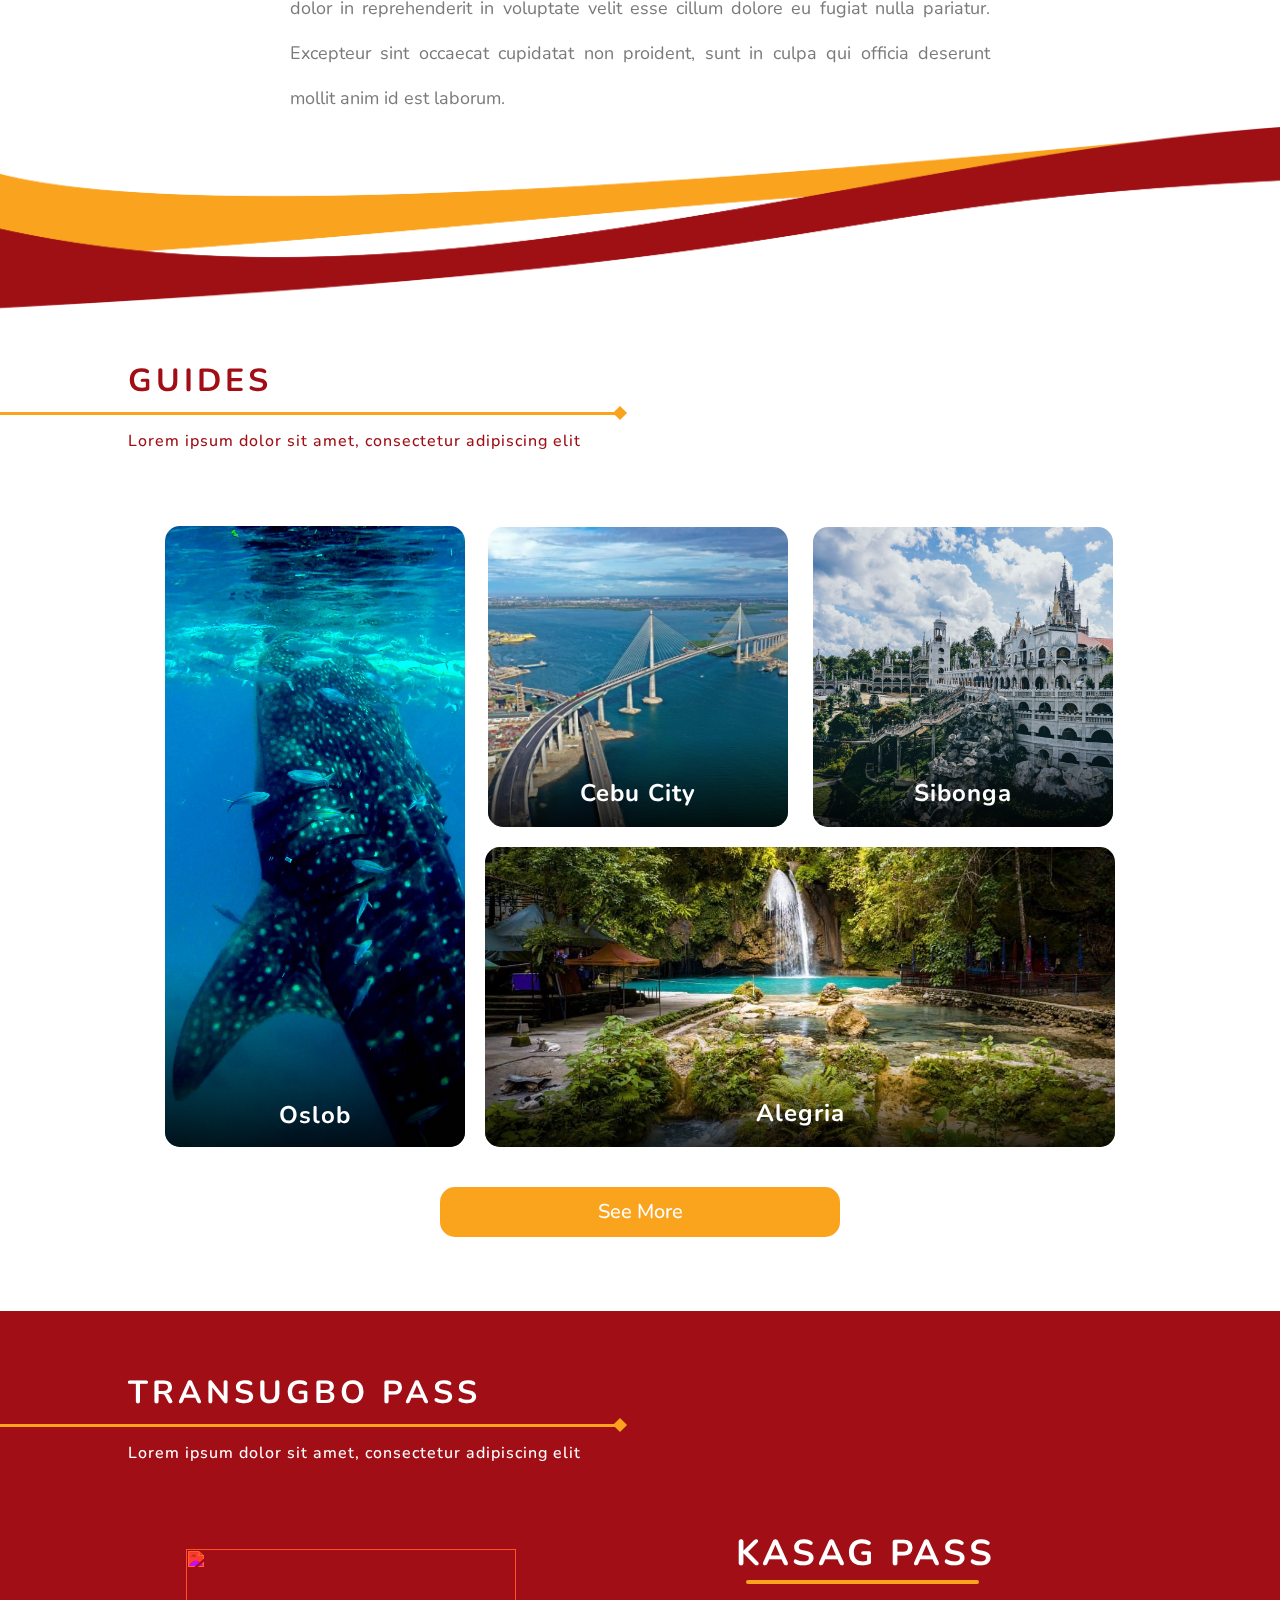
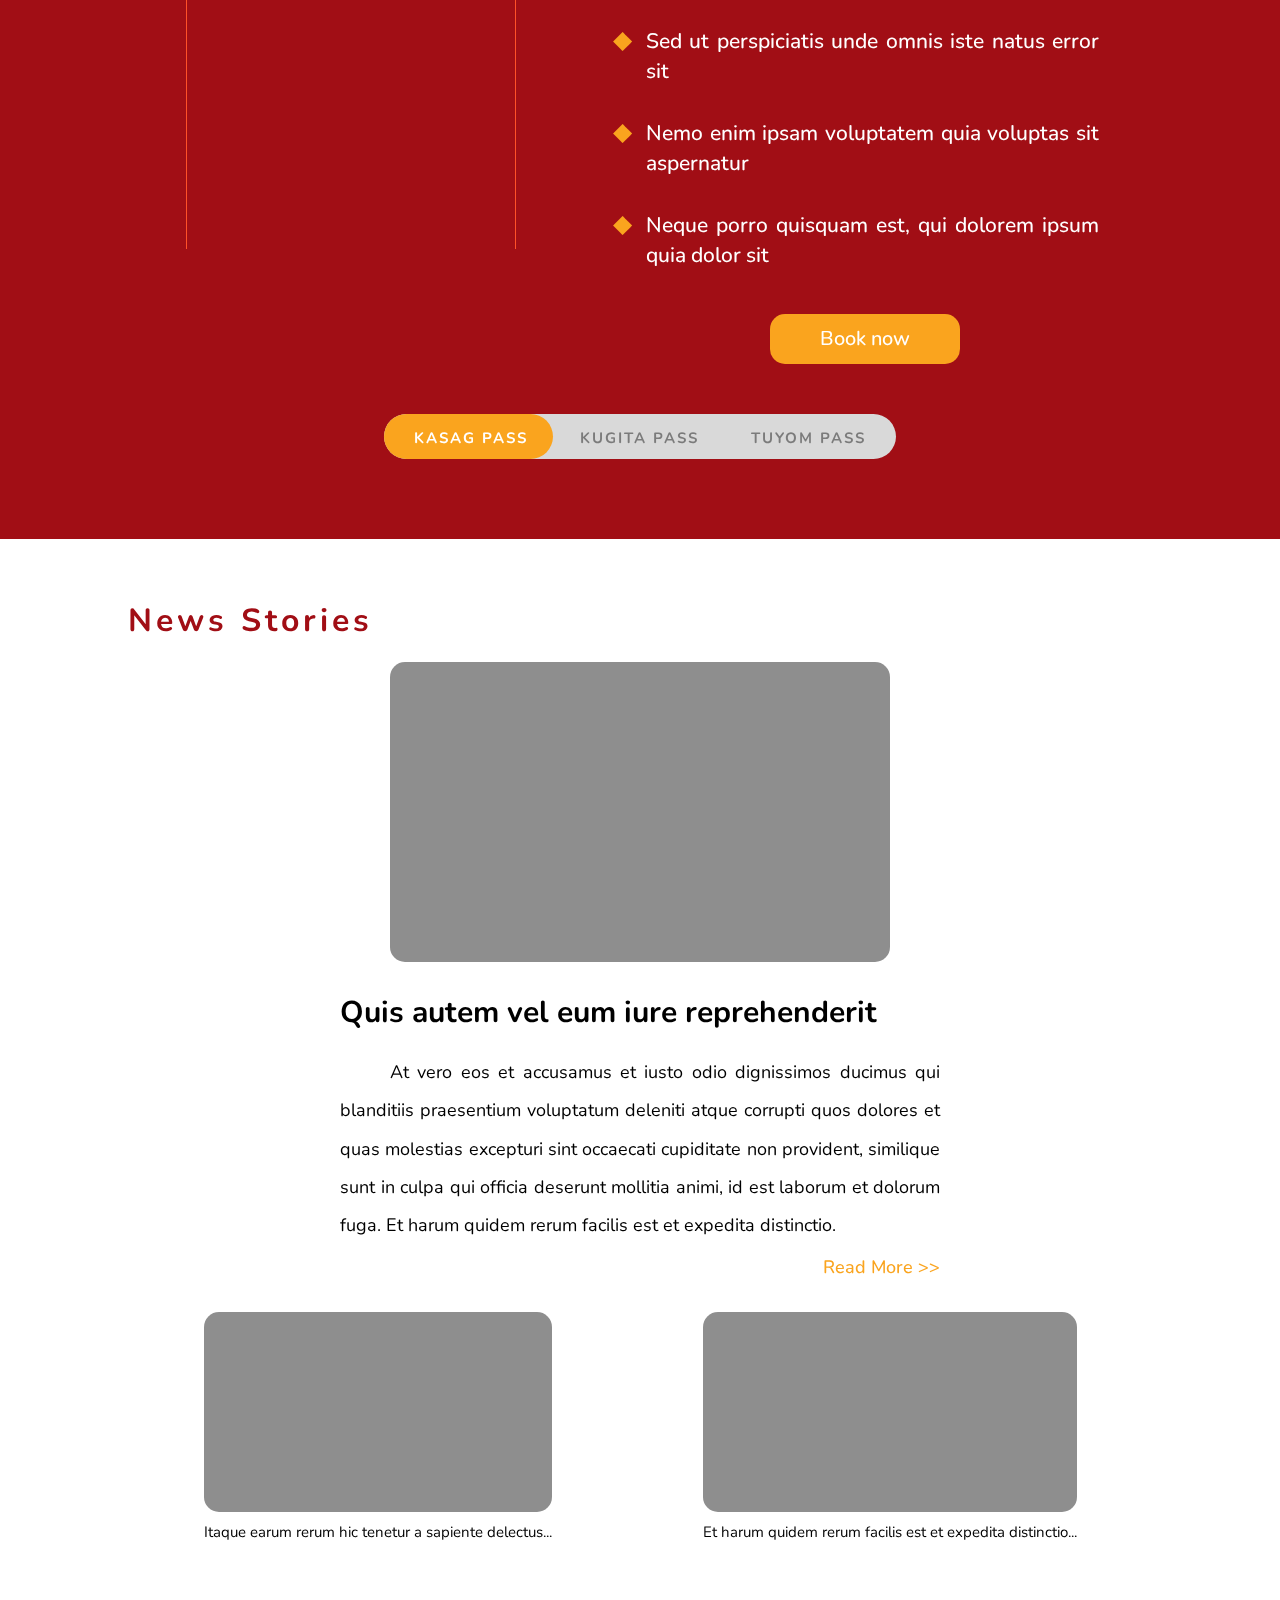
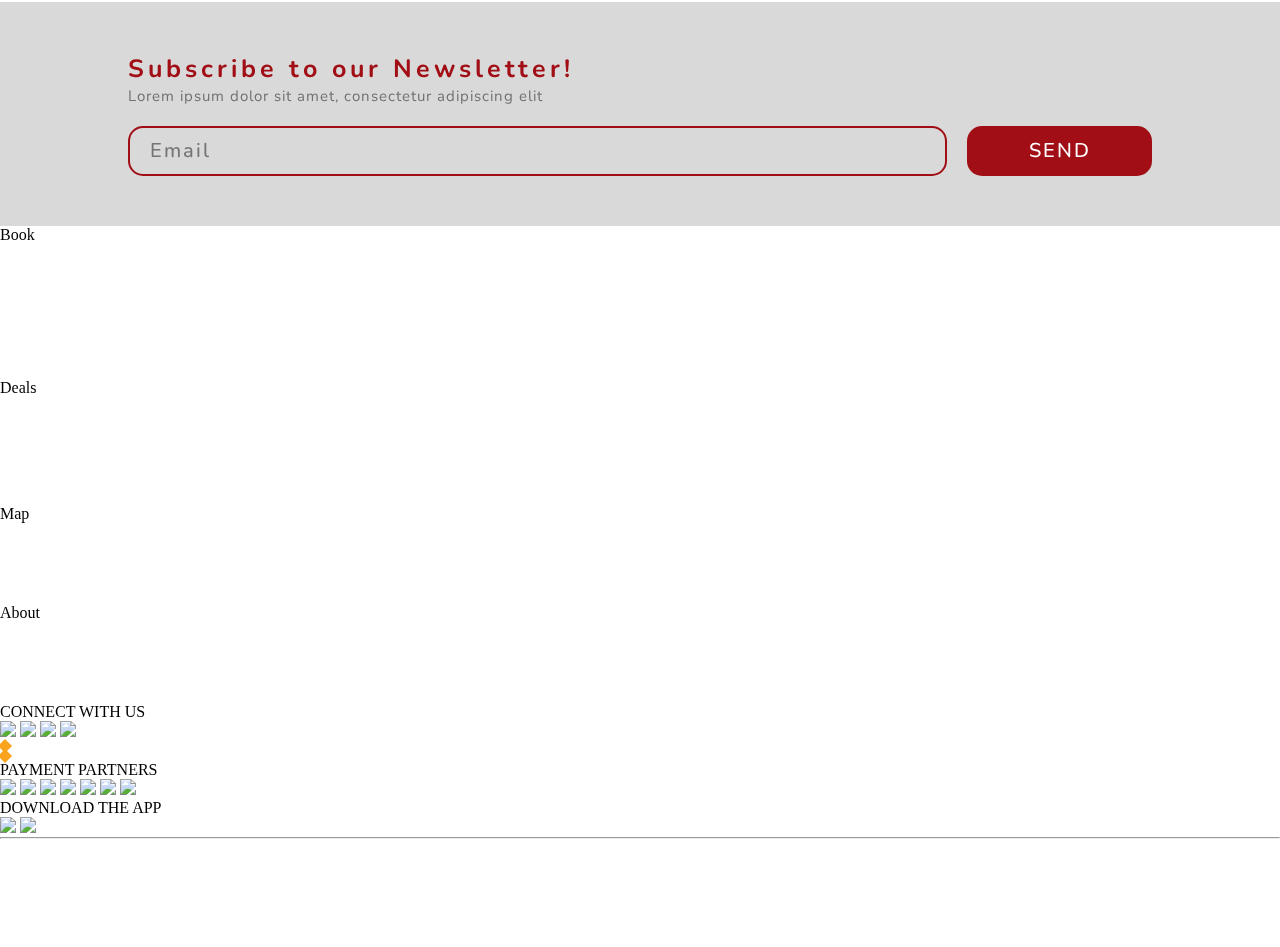
==== commit a695482a: "final commit" ====
--- a/index.html
+++ b/index.html
@@ -18,7 +18,17 @@
                     <li><a href="#">About</a></li>
                 </ul>    
             </nav>
-            <a class="user" href="#"><img src="images/profile-user.svg"></a>
+            <div class="userLogIn">
+                <a class="user" onclick=""><img src="images/profile-user.svg"></a>
+                <form class="loginform">
+                    <h2 class="SignInTitle">Sign In</h2>
+                    <label for="email">Email</label>
+                    <input type="email" id="email" placeholder="Email">
+                    <label for="password">Password</label>
+                    <input type="password" id="password" placeholder="Password">
+                    <button type="submit">Log In</button>
+                </form>
+            </div>
         </header>
 
         <div class="home_searchbar">
@@ -379,7 +389,7 @@
                     <div class="payment-partners">
                         <div class="partners-title">PAYMENT PARTNERS</div>
                         <div class="partners">
-                            <img id="visa" src="images/visa.svg"/>
+                            <img id="visa" src="images/Visa.svg"/>
                             <img id="mastercard" src="images/mastercard.svg"/>
                             <img id="paypal" src="images/PayPal.svg"/>
                             <img id="amex" src="images/AmEx.svg"/>
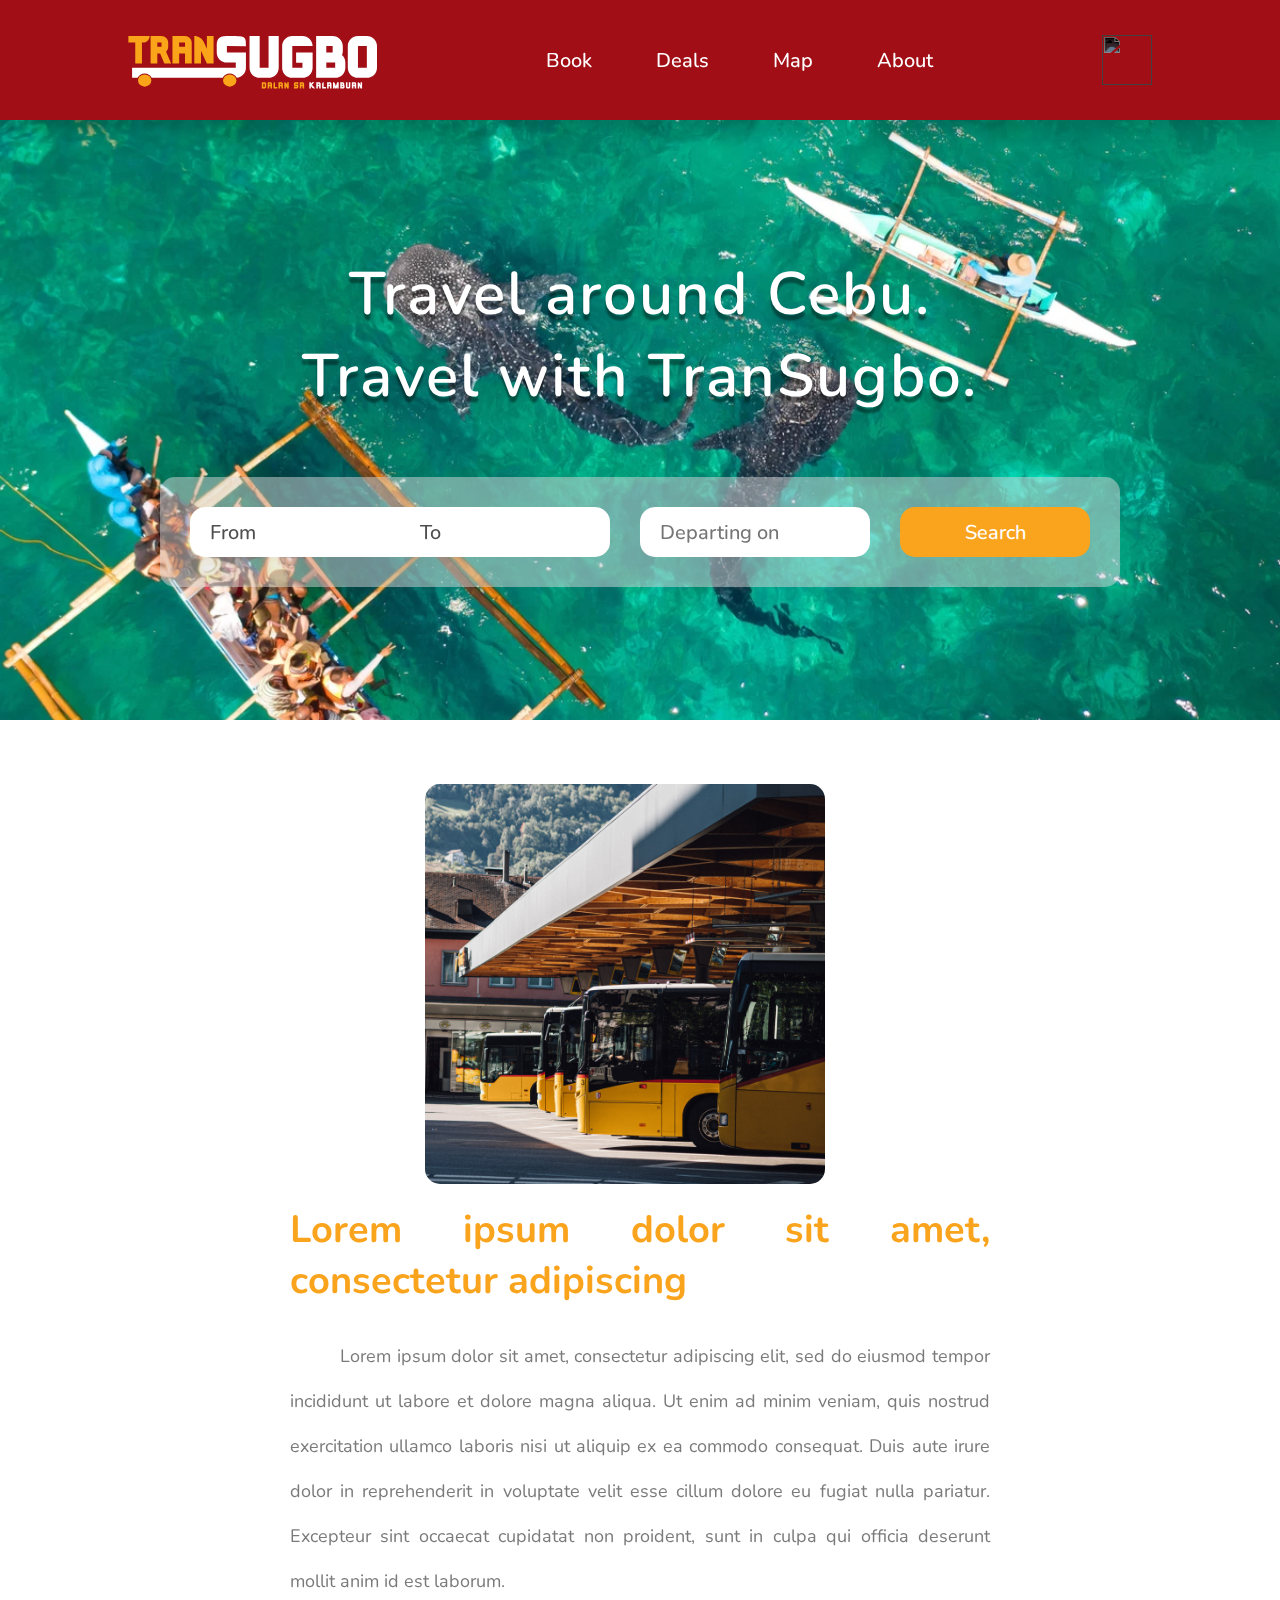
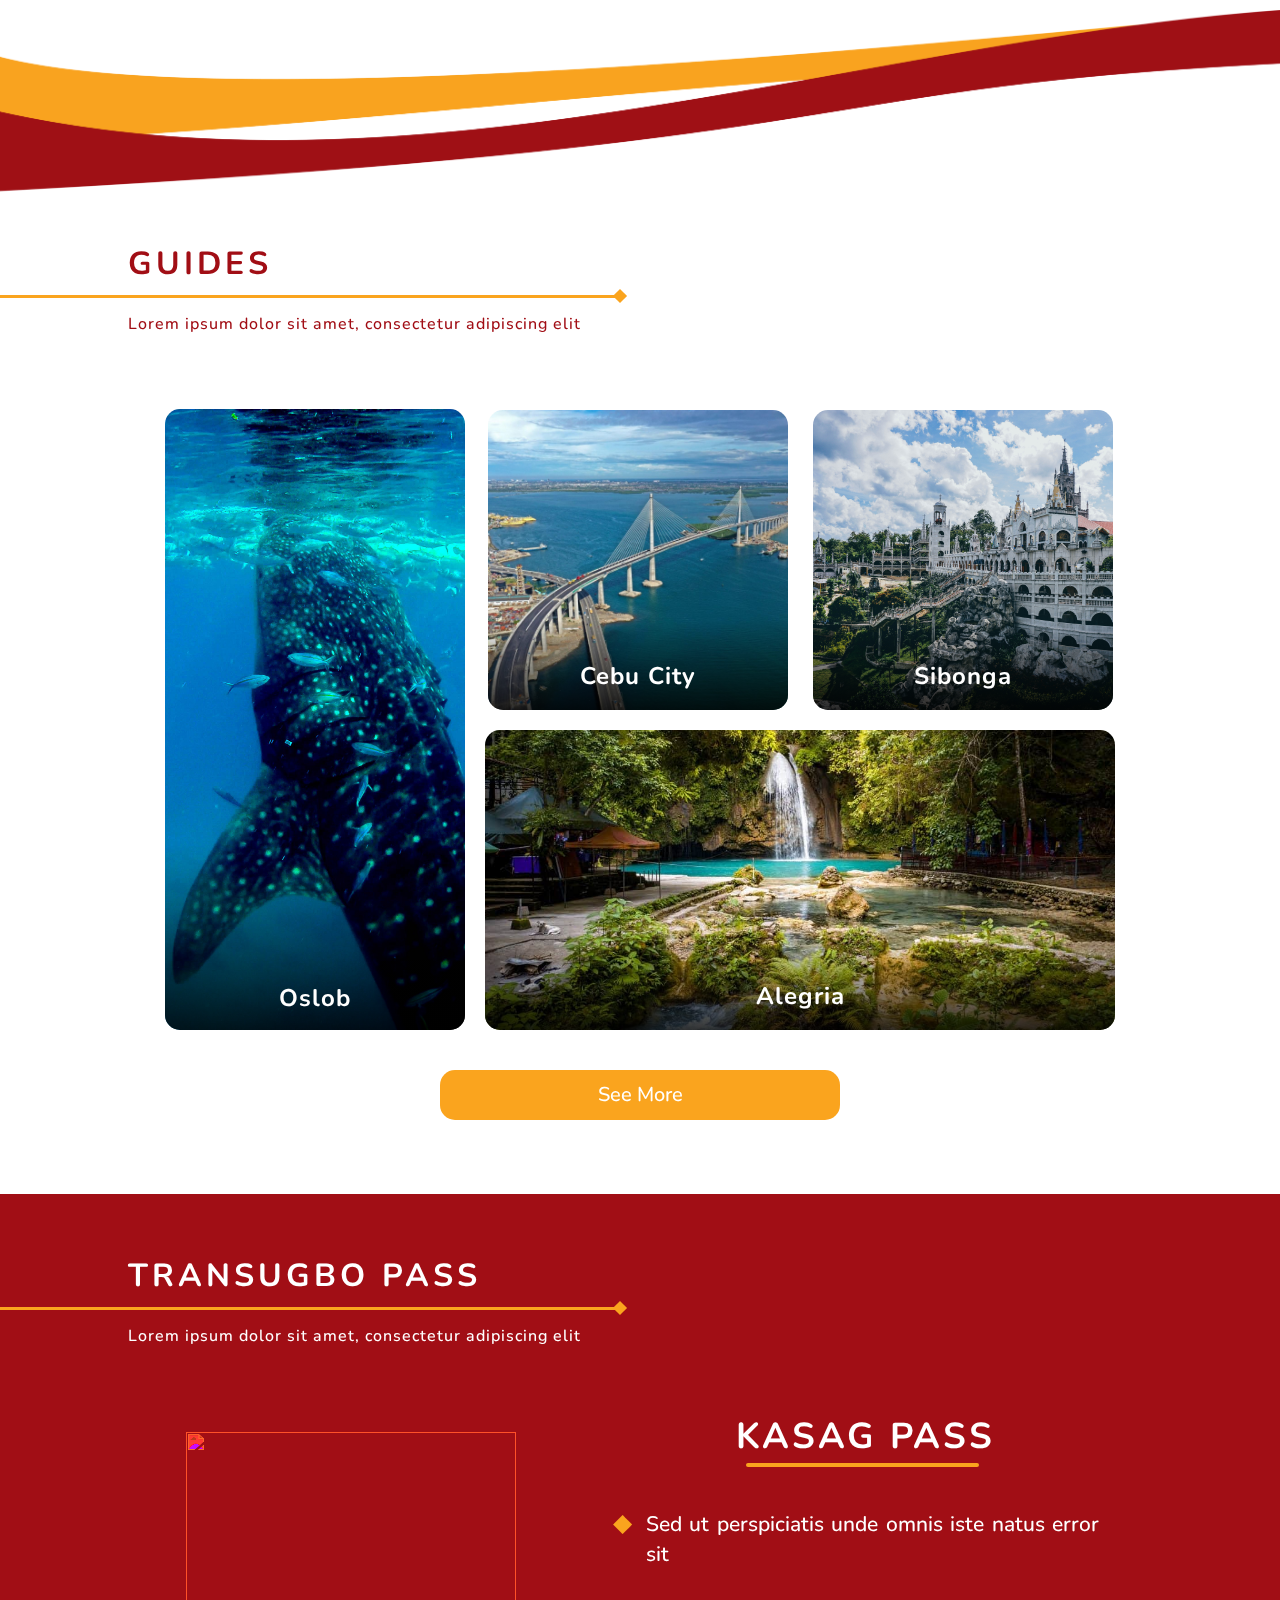
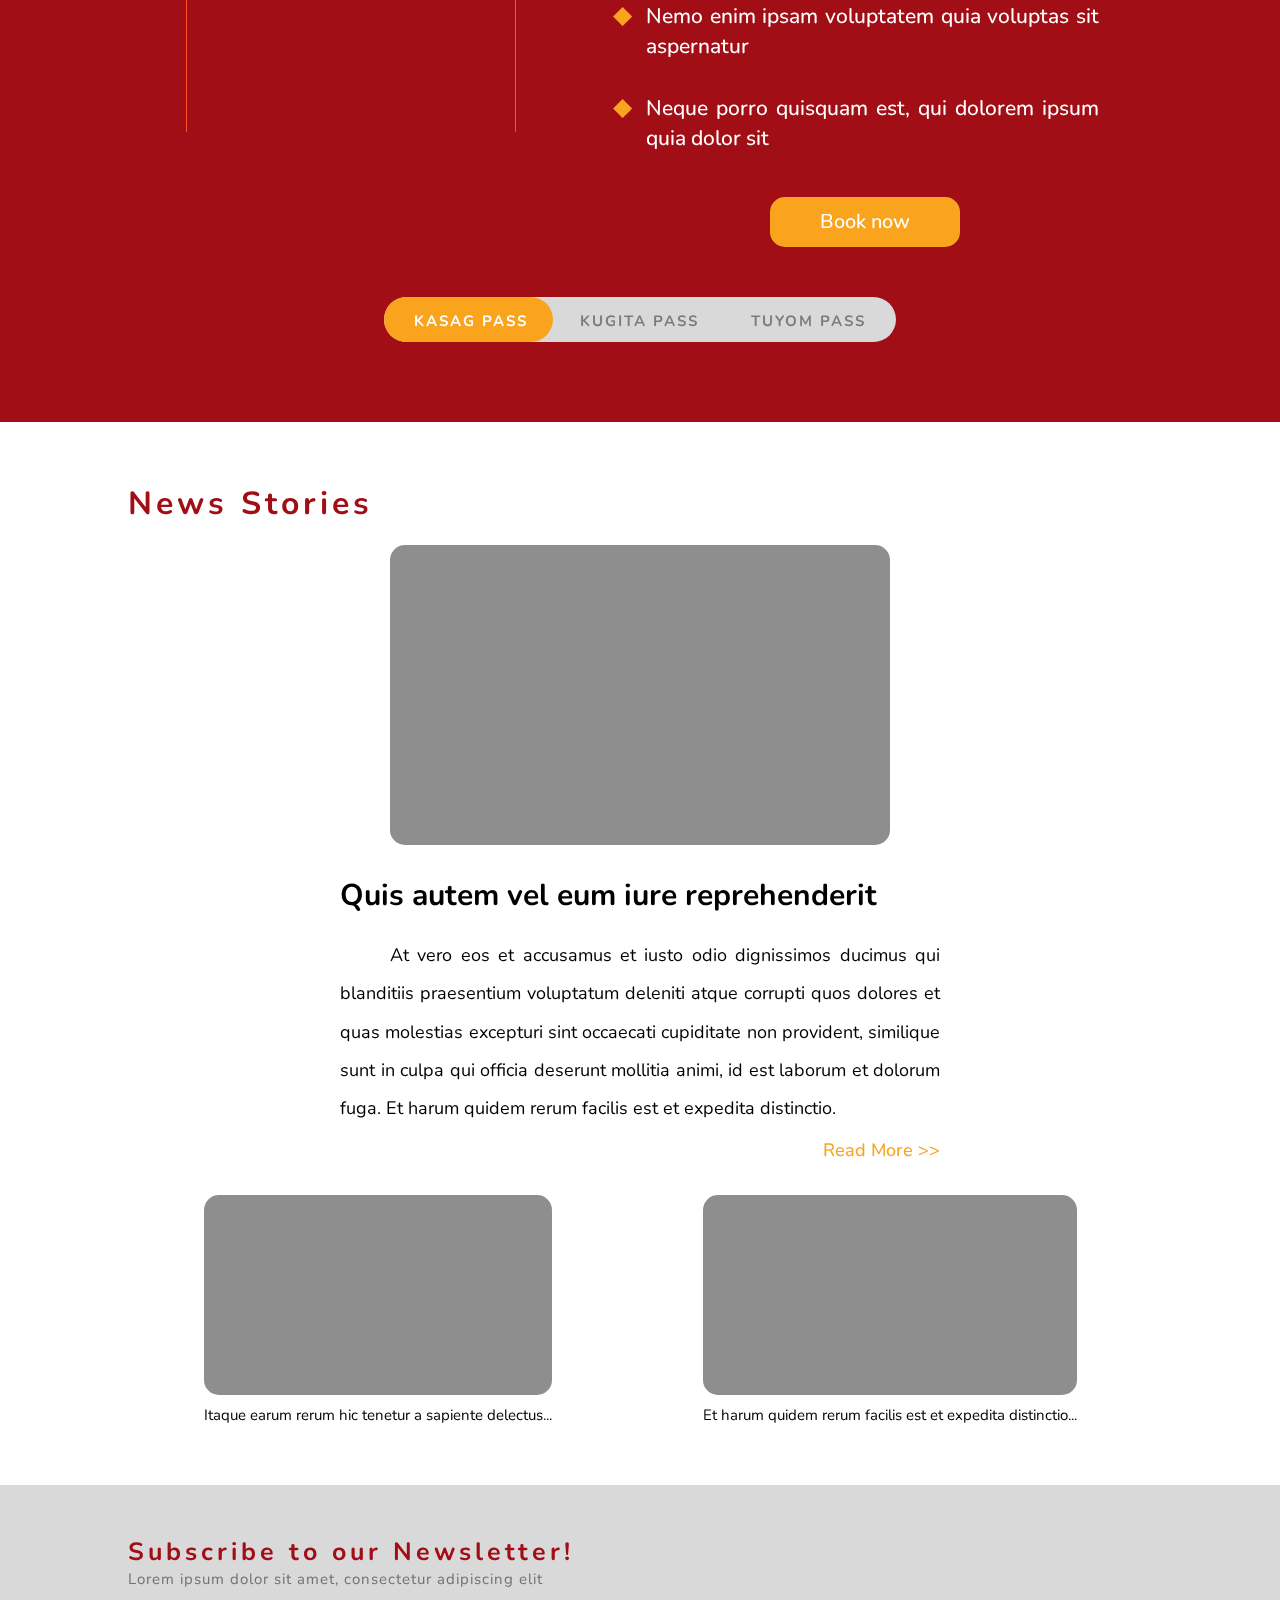
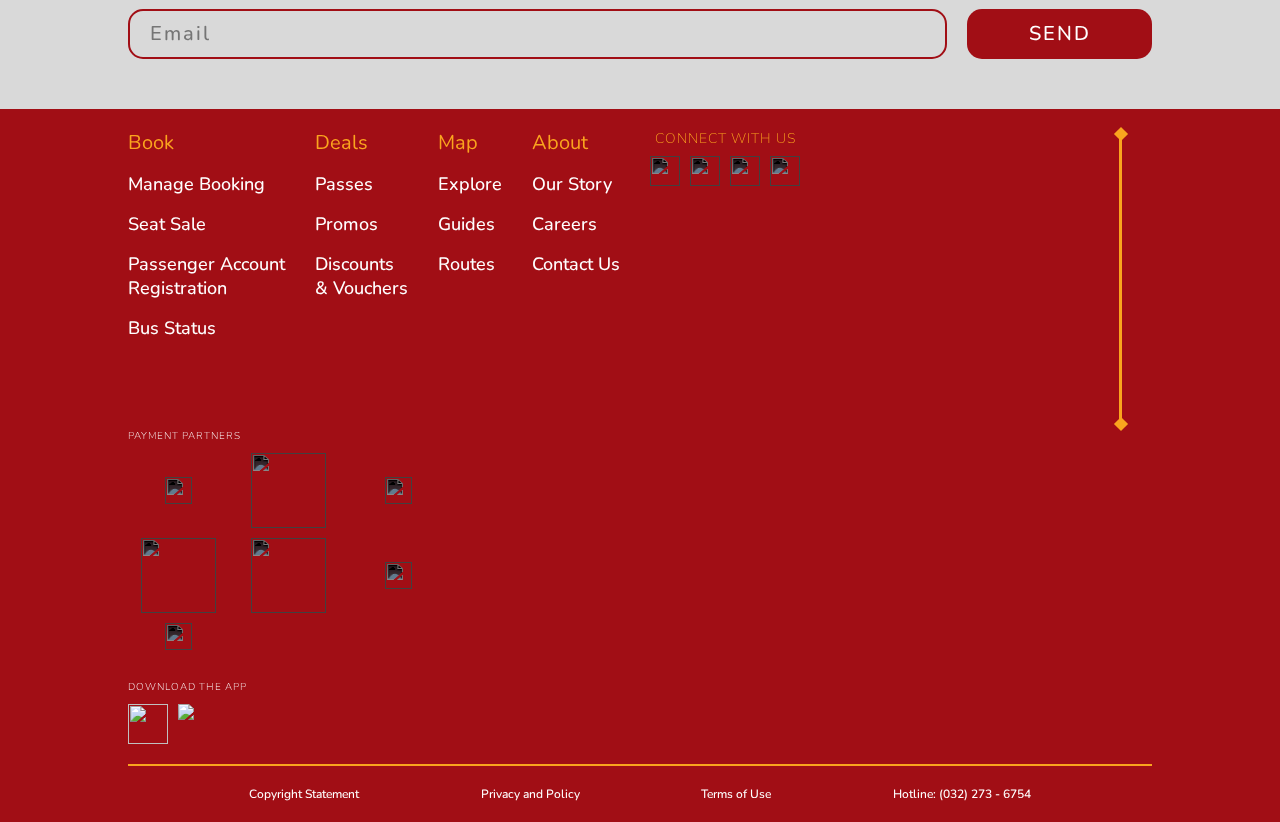
==== commit 7b26726d: "added Login page" ====
--- a/index.html
+++ b/index.html
@@ -19,15 +19,7 @@
                 </ul>    
             </nav>
             <div class="userLogIn">
-                <a class="user" onclick=""><img src="images/profile-user.svg"></a>
-                <form class="loginform">
-                    <h2 class="SignInTitle">Sign In</h2>
-                    <label for="email">Email</label>
-                    <input type="email" id="email" placeholder="Email">
-                    <label for="password">Password</label>
-                    <input type="password" id="password" placeholder="Password">
-                    <button type="submit">Log In</button>
-                </form>
+                <a class="user" href="loginpage.html"><img src="images/profile-user.svg"></a>
             </div>
         </header>
 
--- a/style.css
+++ b/style.css
@@ -6,7 +6,7 @@
     padding: 0;  
 }
 
-li, a, button, .home_text, select, input, .about_headline, .title, .title_description, .guide_name, .passes_title {
+li, a, button, .home_text, select, input, .about_headline, .title, .title_description, .guide_name, .passes_title, .loginform label, .login_box h2, .login_box p {
     font-family: "Nunito", sans-serif;
     font-weight: 500;
     font-size: 20px;
@@ -36,6 +36,8 @@
     height: 50px;
     filter: invert(100%) sepia(7%) saturate(28%) hue-rotate(284deg) brightness(107%) contrast(107%);
     transition:  0.3s ease;
+    cursor: pointer;
+    
 }
 
 .user img:hover {
@@ -185,7 +187,7 @@
     outline: none;
 }
 
-.searchbar button, .guide_button, .guides_seemore_button, .passes_buynow_button, .email_form button {
+.searchbar button, .guide_button, .guides_seemore_button, .passes_buynow_button, .email_form button, .loginform button {
     height: 50px;
     width: 190px;
     background-color: #faa41e;
@@ -201,7 +203,12 @@
     margin: 0;
 }
 
-.searchbar button:hover, .guide_button:hover, .guides_seemore_button:hover, .passes_buynow_button:hover, .email_form button:hover{
+.loginform button {
+    width: 80%;
+    height: 40px;
+}
+
+.searchbar button:hover, .guide_button:hover, .guides_seemore_button:hover, .passes_buynow_button:hover, .email_form button:hover, .loginform button:hover{
     -webkit-box-shadow: 2px 11px 9px 0px rgba(0,0,0,0.14); 
     box-shadow: 2px 11px 9px 0px rgba(0,0,0,0.14);
 }
@@ -707,4 +714,256 @@
     width: 220px;
     background-color: #a10e15;
     letter-spacing: 2px;
+}
+
+.footer {
+    background-color: #a10e15;
+    padding: 20px 10%;
+}
+
+.whole-footer-container {
+    display: flex;
+    justify-content:space-between;
+    flex-wrap: wrap;
+}
+
+.footer-row {
+    display: flex;
+    gap: 30px;
+    margin-bottom: 40px;
+    flex-wrap: wrap;
+}
+
+@media (max-width: 1024px) {
+    .footer-row {
+        width: 100%;
+        justify-content: space-between;
+        border-bottom: 2px solid #faa41e;
+        padding-bottom: 20px;
+    }
+}
+
+.footer-col * {
+    font-size: 18px;
+}
+
+.footer-col-title, .socmed-title {
+    font-size: 20px;
+    font-family: "Nunito", sans-serif;
+    color:#faa41e;
+    margin-bottom: 8px;
+}
+
+.footer-col ul {
+    list-style: none;
+}
+
+.footer-col li {
+    padding: 8px 0;
+}
+
+.footer-col li a {
+    transition: all 0.1s ease;
+}
+
+.footer-col li a:hover, .terms-list li a:hover {
+    color:#faa41e;
+}
+
+.socmed {
+    display: flex;
+    flex-direction: column;
+    align-items: center;
+}
+
+.socmed-title {
+    font-weight: 100;
+    letter-spacing: 1px;
+    font-size: 14px;
+}
+
+.socmed-links {
+    display: flex;
+    gap: 10px;
+}
+
+.socmed-links img {
+    height: 30px;
+    filter: invert(100%) sepia(7%) saturate(28%) hue-rotate(284deg) brightness(107%) contrast(107%);
+    transition: all 0.1s ease;
+}
+
+.socmed-links img:hover {
+    filter: invert(73%) sepia(37%) saturate(2590%) hue-rotate(342deg) brightness(102%) contrast(103%);
+}
+
+.horizontal-line {
+    height: 300px;
+    width: 3px;
+    background-color: #faa41e;
+    display: flex;
+    justify-content: space-between;
+    flex-direction: column;
+    align-items: center;
+}
+
+.line-container {
+    margin: 0 30px;
+}
+
+@media (max-width: 1024px) {
+    .line-container {
+        display:none;
+    }
+}
+
+.partners-app {
+    display: flex;
+    flex-direction: row;
+    flex-wrap: wrap;
+    gap: 30px;
+    width: 100%;
+    justify-content: space-between;
+}
+
+@media (min-width: 1024px) {
+    .partners-app {
+        max-width: 400px;
+    }
+}
+
+.partners {
+    display: grid;
+    grid-template-columns: repeat(3, 100px);
+    align-items: center;
+    justify-items: center;
+    gap: 10px;
+}
+
+.partners-title, .app-title {
+    font-weight: 100;
+    letter-spacing: 1px;
+    font-size: 10px;
+    font-family: "Nunito", sans-serif;
+    color:white;
+    margin-bottom: 10px;
+}
+
+.partners img {
+    filter: invert(100%) sepia(7%) saturate(28%) hue-rotate(284deg) brightness(107%) contrast(107%);
+    height: 27px;
+}
+
+#mastercard, #amex, #jcb {
+    height: 75px;
+}
+
+.googleplay-applestore {
+    display: flex;
+    gap: 10px;
+    flex-wrap: wrap;
+}
+
+#google {
+    height:40px;
+}
+
+.footer hr {
+    background-color:#faa41e;
+    height:2px;
+    border: none;
+    margin: 20px 0;
+}
+
+.terms-list {
+    list-style: none;
+    display: flex;
+    justify-content: space-evenly;
+}
+
+.terms-list li, .terms-list li a{
+    font-size: 12px;
+    transition: all 0.1s ease;
+}
+
+.loginPage {
+    background-image: url(./images/login_background.jpg);
+    background-repeat: no-repeat;
+    background-size: cover;
+    background-position-y: -100px;
+    display: flex;
+    justify-content: center;
+}
+
+.login_box {
+    background-color: rgba(161,14,21,0.9);
+    width: 400px;
+    height: 100%;
+    display: flex;
+    align-items: center;
+    flex-direction: column;
+    padding: 3%;
+    gap: 20px;
+}
+
+.login_box hr {
+    width: 100%;
+    border: 1px solid #faa41e;
+}
+
+.login_box h2 {
+    font-size: 25px;
+    letter-spacing: 1px;
+}
+
+.loginform {
+    display: flex;
+    flex-direction: column;
+    width: 100%;
+    padding: 5px;
+}
+
+.loginform label {
+    font-size: 15px;
+}
+
+.loginform input, .loginform button {
+    width: 100%;
+    align-self: center;
+    border-radius: 10px;
+}
+
+.loginform input {
+    margin-top: 5px;
+    margin-bottom: 20px;
+    height: 40px;
+    font-size: 15px;
+    cursor: text;
+}
+
+.login_box a {
+    font-size: 15px;
+    color:#faa41e;
+    cursor: pointer;
+}
+
+.login_box a:hover {
+    text-decoration: underline;
+}
+
+.login_box p {
+    font-size: 15px;
+}
+
+.password {
+    position: relative;
+}
+
+.password img {
+    height: 25px;
+    position: absolute;
+    right: 10px;
+    top: 12px;
+    filter: invert(73%) sepia(37%) saturate(2590%) hue-rotate(342deg) brightness(102%) contrast(103%);
+    cursor: pointer;
 }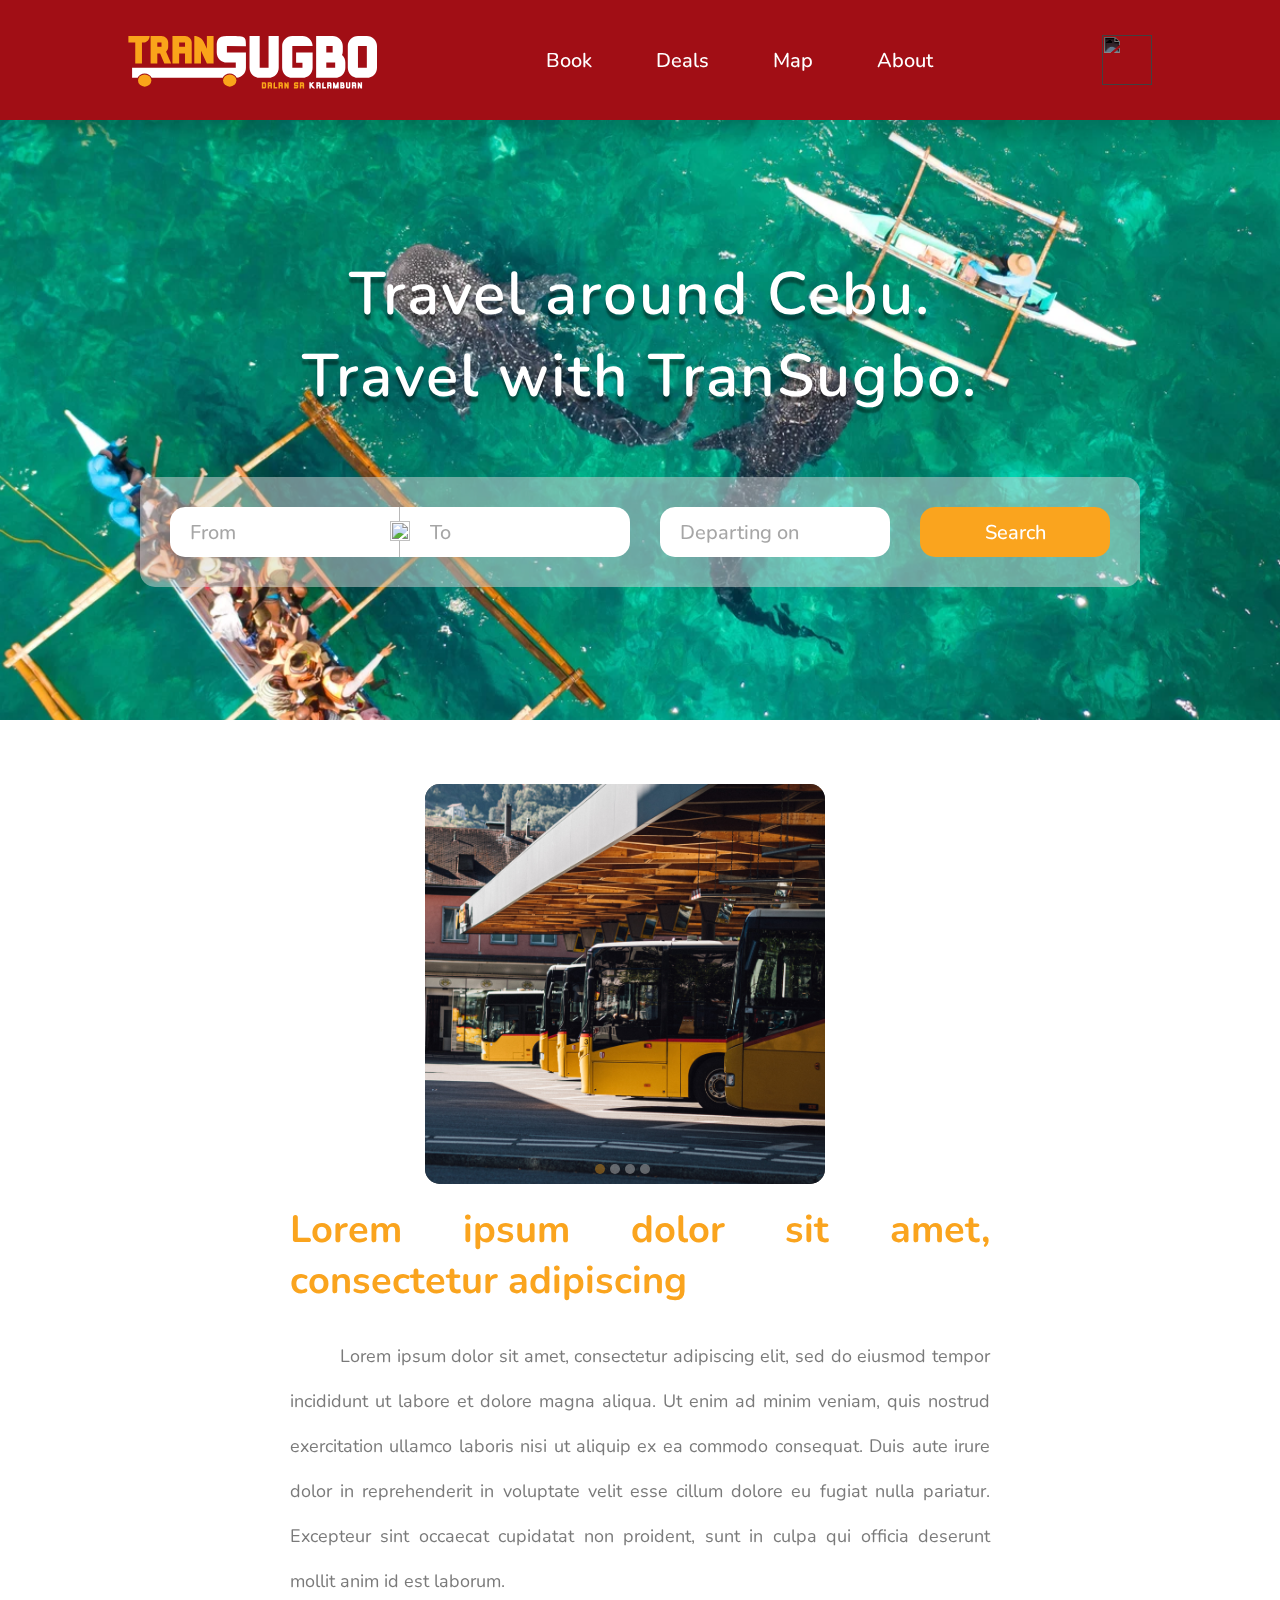
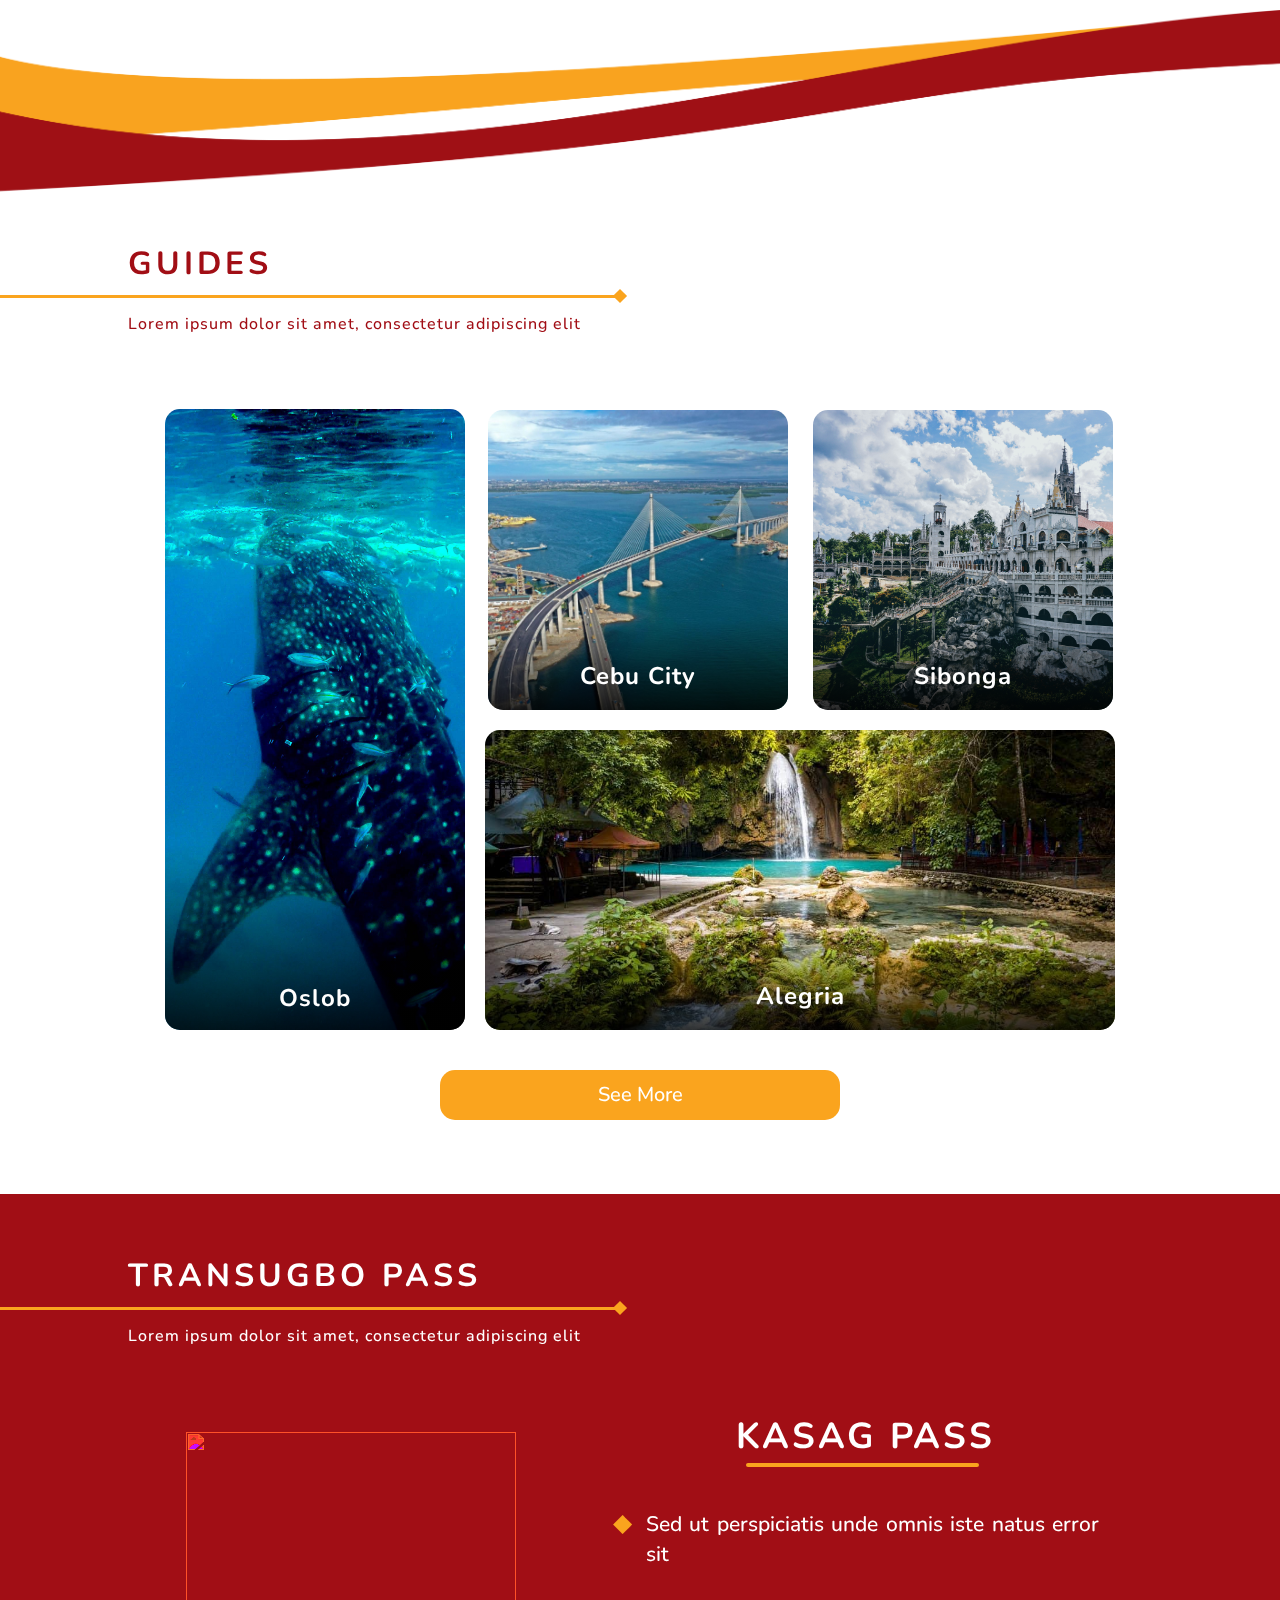
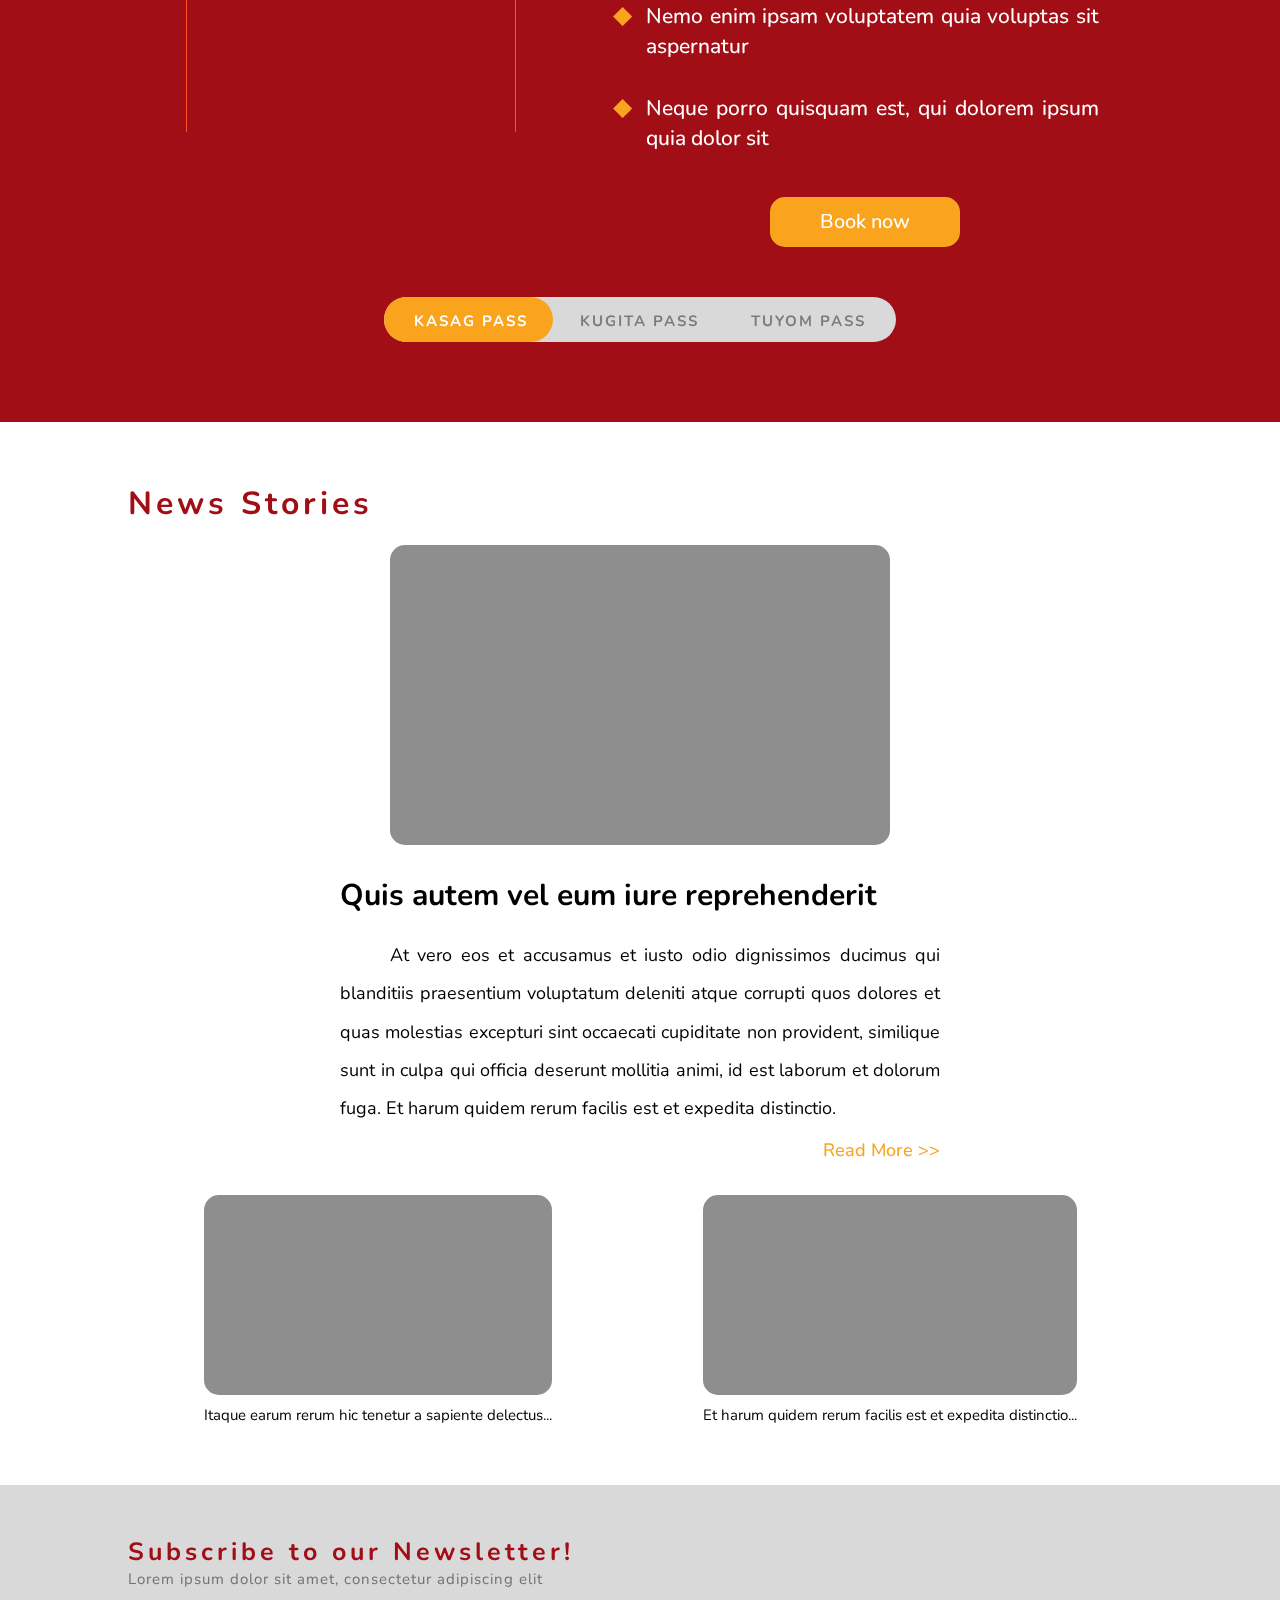
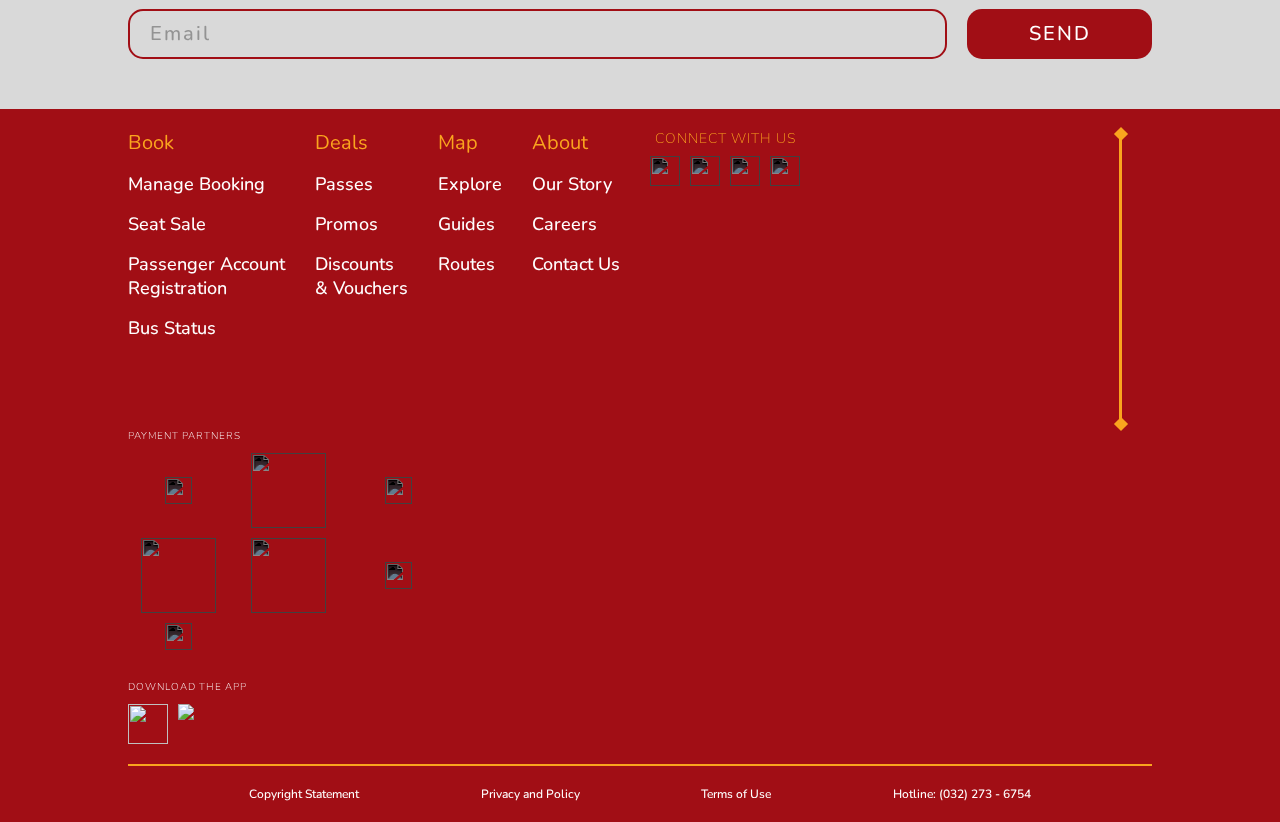
==== commit e90f8d6b: "partially added booking page (no links yet)" ====
--- a/index.html
+++ b/index.html
@@ -9,7 +9,7 @@
     <body>
         <div class="index_container">
         <header>
-            <img class="logo" src="images/Transugbo-logo-01.svg">
+            <a href="index.html"><img class="logo" src="images/Transugbo-logo-01.svg"></a>
             <nav>
                 <ul class="nav_links">
                     <li><a href="#">Book</a></li>
@@ -24,124 +24,22 @@
         </header>
 
         <div class="home_searchbar">
-            <img src="images/home_bg.webp">
+            <img class="home_background" src="images/home_bg.webp">
             <div class="home_center_container">
                 <div class="home_text">Travel around Cebu.<br>Travel with TranSugbo.</div>
 
-                    <form class="searchbar">
-                        <div class="to_from">
-                        <select class ="from_municipality" name="municipality" id="from_municipality" placeholder="From">
-                            <option class="placeholder" value="" disabled selected hidden> From </option>
-                            <option value="Alcantara">Alcantara</option>
-                            <option value="Alcoy">Alcoy</option>
-                            <option value="Alegria">Alegria</option>
-                            <option value="Aloguinsan">Aloguinsan</option>
-                            <option value="Argao">Argao</option>
-                            <option value="Asturias">Asturias</option>
-                            <option value="Badian">Badian</option>
-                            <option value="Balamban">Balamban</option>
-                            <option value="Bantayan">Bantayan</option>
-                            <option value="Barili">Barili</option>
-                            <option value="Bogo City">Bogo City</option>
-                            <option value="Boljoon">Boljoon</option>
-                            <option value="Borbon">Borbon</option>
-                            <option value="Carcar City">Carcar City</option>
-                            <option value="Carmen">Carmen</option>
-                            <option value="Catmon">Catmon</option>
-                            <option value="Cebu City">Cebu City</option>
-                            <option value="Compostela">Compostela</option>
-                            <option value="Consolacion">Consolacion</option>
-                            <option value="Cordova">Cordova</option>
-                            <option value="Daanbantayan">Daanbantayan</option>
-                            <option value="Dalaguete">Dalaguete</option>
-                            <option value="Danao City">Danao City</option>
-                            <option value="Dumanjug">Dumanjug</option>
-                            <option value="Ginatilan">Ginatilan</option>
-                            <option value="Lapu-Lapu City">Lapu-Lapu City</option>
-                            <option value="Liloan">Liloan</option>
-                            <option value="Madridejos">Madridejos</option>
-                            <option value="Malabuyoc">Malabuyoc</option>
-                            <option value="Mandaue City">Mandaue City</option>
-                            <option value="Medellin">Medellin</option>
-                            <option value="Minglanilla">Minglanilla</option>
-                            <option value="Moalboal">Moalboal</option>
-                            <option value="Naga City">Naga City</option>
-                            <option value="Oslob">Oslob</option>
-                            <option value="Pilar">Pilar</option>
-                            <option value="Pinamungahan">Pinamungahan</option>
-                            <option value="Poro">Poro</option>
-                            <option value="Ronda">Ronda</option>
-                            <option value="Samboan">Samboan</option>
-                            <option value="San Fernando">San Fernando</option>
-                            <option value="San Francisco">San Francisco</option>
-                            <option value="San Remigio">San Remigio</option>
-                            <option value="Santa Fe">Santa Fe</option>
-                            <option value="Santander">Santander</option>
-                            <option value="Sibonga">Sibonga</option>
-                            <option value="Sogod">Sogod</option>
-                            <option value="Tabogon">Tabogon</option>
-                            <option value="Tabuelan">Tabuelan</option>
-                            <option value="Talisay City">Talisay City</option>
-                            <option value="Toledo City">Toledo City</option>
-                            <option value="Tuburan">Tuburan</option>
-                            <option value="Tudela">Tudela</option>
-                        </select>
-                        <select name="municipality" id="to_municipality">
-                            <option value="" disabled selected hidden> To </option>
-                            <option value="Alcantara">Alcantara</option>
-                            <option value="Alcoy">Alcoy</option>
-                            <option value="Alegria">Alegria</option>
-                            <option value="Aloguinsan">Aloguinsan</option>
-                            <option value="Argao">Argao</option>
-                            <option value="Asturias">Asturias</option>
-                            <option value="Badian">Badian</option>
-                            <option value="Balamban">Balamban</option>
-                            <option value="Bantayan">Bantayan</option>
-                            <option value="Barili">Barili</option>
-                            <option value="Bogo City">Bogo City</option>
-                            <option value="Boljoon">Boljoon</option>
-                            <option value="Borbon">Borbon</option>
-                            <option value="Carcar City">Carcar City</option>
-                            <option value="Carmen">Carmen</option>
-                            <option value="Catmon">Catmon</option>
-                            <option value="Cebu City">Cebu City</option>
-                            <option value="Compostela">Compostela</option>
-                            <option value="Consolacion">Consolacion</option>
-                            <option value="Cordova">Cordova</option>
-                            <option value="Daanbantayan">Daanbantayan</option>
-                            <option value="Dalaguete">Dalaguete</option>
-                            <option value="Danao City">Danao City</option>
-                            <option value="Dumanjug">Dumanjug</option>
-                            <option value="Ginatilan">Ginatilan</option>
-                            <option value="Lapu-Lapu City">Lapu-Lapu City</option>
-                            <option value="Liloan">Liloan</option>
-                            <option value="Madridejos">Madridejos</option>
-                            <option value="Malabuyoc">Malabuyoc</option>
-                            <option value="Mandaue City">Mandaue City</option>
-                            <option value="Medellin">Medellin</option>
-                            <option value="Minglanilla">Minglanilla</option>
-                            <option value="Moalboal">Moalboal</option>
-                            <option value="Naga City">Naga City</option>
-                            <option value="Oslob">Oslob</option>
-                            <option value="Pilar">Pilar</option>
-                            <option value="Pinamungahan">Pinamungahan</option>
-                            <option value="Poro">Poro</option>
-                            <option value="Ronda">Ronda</option>
-                            <option value="Samboan">Samboan</option>
-                            <option value="San Fernando">San Fernando</option>
-                            <option value="San Francisco">San Francisco</option>
-                            <option value="San Remigio">San Remigio</option>
-                            <option value="Santa Fe">Santa Fe</option>
-                            <option value="Santander">Santander</option>
-                            <option value="Sibonga">Sibonga</option>
-                            <option value="Sogod">Sogod</option>
-                            <option value="Tabogon">Tabogon</option>
-                            <option value="Tabuelan">Tabuelan</option>
-                            <option value="Talisay City">Talisay City</option>
-                            <option value="Toledo City">Toledo City</option>
-                            <option value="Tuburan">Tuburan</option>
-                            <option value="Tudela">Tudela</option>
-                        </select>
+                    <form class="searchbar" action="ticketreservation.html">
+                        <div class="searchbox_results">
+                            <div class="to_from">
+                                <input class ="from_municipality" name="municipality" id="from_municipality" placeholder="From" autocomplete="off" onkeyup="showResults(this);" onfocus="showResults(this); showX(this);" onblur="document.getElementById('cit_mun_results').style.display = 'none'; hideX();">
+                                <input name="municipality" id="to_municipality" placeholder="To" autocomplete="off" onkeyup="showResults(this);"  onfocus="showResults(this); showX(this);" onblur="document.getElementById('cit_mun_results').style.display = 'none'; hideX();">
+                            </div>
+                            <img src="images/x-mark.svg" class="x-mark left" id="left" onmousedown="clearinput(this, 0);">
+                            <img src="images/x-mark.svg" class="x-mark right" id="right" onmousedown="clearinput(this, 1);">
+                            <img src="images/swap.svg" class="swap" onmousedown="swap();">
+                            <div class="cities_municipalities_results" id="cit_mun_results">
+
+                            </div>
                         </div>
                         <div class="date_submit">
                             <input type="text" placeholder="Departing on" onfocus="this.type='date'" onblur="this.type='text'">
@@ -153,7 +51,25 @@
 
         <div class = "about_guides">
             <div class = "about">
-                <div class="about_photo"></div>
+                <div class="about_photo">
+                    <div class="photoslider" id="photoslider">
+                        <img src="images/about_photo.jpg" class="firstphoto">
+                        <img src="images/about_background_2.jpg" class="secondphoto">
+                        <img src="images/about_background_3.jpg" class="thirdphoto">
+                        <img src="images/about_background_4.jpg" class="fourthphoto">
+                    </div>
+                    <div class="photo_nav">
+                        <input type="radio" id="firstbutton" name="photonav" onclick="moveslider(this)" checked>
+                        <input type="radio" id="secondbutton" name="photonav" onclick="moveslider(this)">
+                        <input type="radio" id="thirdbutton" name="photonav" onclick="moveslider(this)">
+                        <input type="radio" id="fourthbutton" name="photonav" onclick="moveslider(this)">
+                        
+                        <label for="firstbutton"></label>
+                        <label for="secondbutton"></label>
+                        <label for="thirdbutton"></label>
+                        <label for="fourthbutton"></label>
+                    </div>
+                </div>
 
                 <div class="about_article">
                     <h1 class="about_headline">Lorem ipsum dolor sit amet, consectetur adipiscing</h1>
@@ -381,13 +297,13 @@
                     <div class="payment-partners">
                         <div class="partners-title">PAYMENT PARTNERS</div>
                         <div class="partners">
-                            <img id="visa" src="images/Visa.svg"/>
-                            <img id="mastercard" src="images/mastercard.svg"/>
-                            <img id="paypal" src="images/PayPal.svg"/>
-                            <img id="amex" src="images/AmEx.svg"/>
-                            <img id="jcb" src="images/JCB.svg"/>
-                            <img id="gcash" src="images/Gcash.svg"/>
-                            <img id="maya" src="images/Maya.svg"/>
+                            <a href="https://www.visa.com.ph"><img id="visa" src="images/Visa.svg"/></a>
+                            <a href="https://www.mastercard.com.ph/en-ph.html"><img id="mastercard" src="images/mastercard.svg"/></a>
+                            <a href="https://www.paypal.com/ph/home"><img id="paypal" src="images/PayPal.svg"/></a>
+                            <a href="https://www.americanexpress.com"><img id="amex" src="images/AmEx.svg"/></a>
+                            <a href="https://www.global.jcb/en/index.html"><img id="jcb" src="images/JCB.svg"/></a>
+                            <a href="https://www.gcash.com"><img id="gcash" src="images/Gcash.svg"/></a>
+                            <a href="https://www.maya.ph"><img id="maya" src="images/Maya.svg"/></a>
                         </div>
                     </div>
                     <div class="download-app">
--- a/style.css
+++ b/style.css
@@ -6,7 +6,7 @@
     padding: 0;  
 }
 
-li, a, button, .home_text, select, input, .about_headline, .title, .title_description, .guide_name, .passes_title, .loginform label, .login_box h2, .login_box p {
+li, a, button, .home_text, select, input, .about_headline, .title, .title_description, .guide_name, .passes_title, .loginform label, .login_box h2, .login_box p, .choicebox h2, .billing_choicebox h2, .billing_choicebox label{
     font-family: "Nunito", sans-serif;
     font-weight: 500;
     font-size: 20px;
@@ -97,7 +97,7 @@
     margin: 0 10%;
 }
 
-.home_searchbar img {
+.home_background {
     width: 120%;
     position: fixed;
     z-index: -1;
@@ -136,7 +136,7 @@
     padding: 30px;
 }
 
-.home_searchbar .searchbar select, input {
+input {
     height: 50px;
     width: 210px;
     color: #4e4e4e;
@@ -147,14 +147,14 @@
     cursor: pointer;
 }
 
+input::placeholder {
+    color: rgba(78,78,78,0.5);
+}
+
 .searchbar input {
     width: 230px;
 }
 
-.home_searchbar .searchbar select {
-    background-color: white;
-}
-
 .to_from {
     float: left;
     display: flex;
@@ -163,31 +163,121 @@
 .date_submit {
     display: flex;
     gap: 30px;
+}
+
+@media (max-width:1024px) {
+    .searchbar {
+        gap: 15px;
+        padding: 30px 20px;
+    }
+
+    .date_submit {
+        gap: 15px;
+    }
 }
 
 #from_municipality {
     margin-right: 0;
     -webkit-border-radius: 15px 0px 0px 15px;
     border-radius: 15px 0px 0px 15px;
+    border-right: 1px solid rgba(78,78,78,0.4);
+    padding-right: 38px;
 }
 
 #to_municipality {
     margin-left: 0;
     -webkit-border-radius: 0px 15px 15px 0px;
     border-radius: 0px 15px 15px 0px;
+    padding-left: 30px;
 }
 
 #from_municipality, #to_municipality {
     -webkit-appearance: none;
     -moz-appearance: none;
     appearance: none;
-}
-
-.home_searchbar .searchbar select, input:focus {
+    cursor: text;
+}
+
+.searchbox_results {
+    position: relative;
+}
+
+.cities_municipalities_results {
+    position: absolute;
+    background-color:white;
+    top: 50px;
+    width: 100%;
+    border-radius: 10px;
+    box-shadow: 0px 9px 21px 3px rgba(0,0,0,0.2);
+    padding: 10px 20px;
+    display: none;
+    overflow-y: scroll;
+    max-height: 400px;
+}
+
+.cities_municipalities_results::-webkit-scrollbar {
+    width: 10px;
+}
+
+.cities_municipalities_results::-webkit-scrollbar-thumb {
+    background-color: #a10e15;
+    background-clip: content-box;
+    border-top: 10px solid transparent;
+    border-bottom: 10px solid transparent;
+  }
+
+
+.cities_municipalities_results li {
+    color:#4e4e4e;
+    list-style: none;
+    padding: 10px 5px;
+    cursor: pointer;
+}
+
+.cities_municipalities_results li:hover {
+    background-color:#a10e15;
+    color: white;
+}
+
+.cities_municipalities_results hr {
+    border: 1px solid #d9d9d9;
+}
+
+.x-mark, .swap {
+    height: 20px;
+    max-width: 20px;
+    position: absolute;
+    top: 14px;
+    filter: invert(9%) sepia(100%) saturate(3533%) hue-rotate(348deg) brightness(111%) contrast(101%);
+    cursor: pointer;
+    display: none;
+    animation: 0.1s fade;
+}
+
+.swap {
+    display: block;
+    left: 220px;
+    filter:none;
+    background-color: white;
+}
+
+.left {
+    left: 195px;
+}
+
+.right {
+    left: 425px;
+}
+
+.date_submit input {
+    cursor: pointer;
+}
+
+.home_searchbar .searchbar input, input:focus {
     outline: none;
 }
 
-.searchbar button, .guide_button, .guides_seemore_button, .passes_buynow_button, .email_form button, .loginform button {
+.searchbar button, .guide_button, .guides_seemore_button, .passes_buynow_button, .email_form button, .loginform button, .choicebox button{
     height: 50px;
     width: 190px;
     background-color: #faa41e;
@@ -208,21 +298,10 @@
     height: 40px;
 }
 
-.searchbar button:hover, .guide_button:hover, .guides_seemore_button:hover, .passes_buynow_button:hover, .email_form button:hover, .loginform button:hover{
+.searchbar button:hover, .guide_button:hover, .guides_seemore_button:hover, .passes_buynow_button:hover, .email_form button:hover, .loginform button:hover, .choicebox button:hover{
     -webkit-box-shadow: 2px 11px 9px 0px rgba(0,0,0,0.14); 
     box-shadow: 2px 11px 9px 0px rgba(0,0,0,0.14);
 }
-
-select::-webkit-scrollbar {
-    width: 15px;
-  }
-  
-  
-select::-webkit-scrollbar-thumb {
-    background: rgba(78, 78, 78, 0.3);
-    -webkit-border-radius: 15px 15px 15px 15px;
-    border-radius: 15px 15px 15px 15px;
-  }
 
 .about {
     display: flex;
@@ -236,8 +315,9 @@
 .about_photo {
     height: 400px;
     width: 400px;
-    overflow-y: hidden;
-    background-image: url(./images/about_photo.jpg);
+    overflow: hidden;
+    /* background-image: url(./images/about_photo.jpg); */
+    background-color: #4e4e4e;
     background-size: cover;
     background-position: 0px -100px;
     background-repeat: no-repeat;
@@ -246,6 +326,74 @@
     float: left;
     margin-bottom: 20px;
     margin-right: 30px;
+    position: relative;
+    display: flex;
+    align-items: center;
+}
+
+.photoslider {
+    position: absolute;
+    display: flex;
+    align-items: center;
+    transition: all 0.3s ease;
+    left: 0px;
+}
+
+.secondphoto, .fourthphoto {
+    height: 400px;
+}
+
+.firstphoto{
+    height: 700px;
+    
+}
+
+.thirdphoto {
+    height: 600px;
+}
+
+.photo_nav {
+    position:absolute;
+    display: flex;
+    gap: 5px;
+    bottom: 10px;
+    left: 170px;
+}
+
+.photo_nav input {
+    height: 10px;
+    width: 10px;
+    display: none;
+}
+
+.photo_nav label {
+    height: 10px;
+    width: 10px;
+    background-color: #d9d9d9;
+    border-radius: 20px;
+    opacity: 0.4;
+    cursor:pointer;
+    transition: all 0.3s ease;
+}
+
+.photo_nav label:hover {
+    opacity: 1;
+}
+
+#firstbutton:checked ~ label[for="firstbutton"] {
+    background-color: #faa41e;
+}
+
+#secondbutton:checked ~ label[for="secondbutton"] {
+    background-color: #faa41e;
+}
+
+#thirdbutton:checked ~ label[for="thirdbutton"] {
+    background-color: #faa41e;
+}
+
+#fourthbutton:checked ~ label[for="fourthbutton"] {
+    background-color: #faa41e;
 }
 
 .about_article {
@@ -906,6 +1054,17 @@
     gap: 20px;
 }
 
+@media (max-width: 1024px) {
+    .login_box {
+        width: 100%;
+        padding: 20%;
+    }
+
+    .loginPage {
+        background-position-y: 0px;
+    }
+}
+
 .login_box hr {
     width: 100%;
     border: 1px solid #faa41e;
@@ -939,6 +1098,17 @@
     height: 40px;
     font-size: 15px;
     cursor: text;
+    transition: all 0.3s ease;
+}
+
+.loginform input:focus {
+    border: 2px solid #faa41e;
+    box-shadow: 0px 9px 21px 3px rgba(0,0,0,0.2);
+}
+
+.loginform button {
+    font-size: 17px;
+    margin-bottom: 5px;
 }
 
 .login_box a {
@@ -966,4 +1136,173 @@
     top: 12px;
     filter: invert(73%) sepia(37%) saturate(2590%) hue-rotate(342deg) brightness(102%) contrast(103%);
     cursor: pointer;
+}
+
+.passes_or_tickets, .billing_searchbar {
+    padding: 50px 10%;
+    height: 800px;
+    display: flex;
+    justify-content: center;
+    background-image: url(./images/booking_main.webp);
+    background-size: cover;
+    background-repeat: no-repeat;
+    background-position-y: -300px;
+    align-items: center;
+}
+
+.choicebox, .billing_choicebox {
+    display: flex;
+    flex-direction: column;
+    justify-content: center;
+    align-items: center;
+    gap: 10px;
+    background-color: #a10e15e0;
+    padding: 30px;
+    border-radius: 15px;
+    height: 500px;
+    width: 100%;
+}
+
+.billing_choicebox {
+    width: 80%;
+    gap: 30px;
+}
+
+.choicebox button {
+    height:100px;
+    width: 800px;
+    font-size: 23px;
+    font-weight: 500;
+    letter-spacing: 2px;
+}
+
+.choicebox h2, .billing_choicebox h2 {
+    font-size: 30px;
+    font-weight: 700;
+    letter-spacing: 2px;
+}
+
+.billing_searchbar .searchbar {
+    background-color: #ffffff00;
+    justify-content: space-between;
+    align-items: center;
+    justify-content: center;
+    max-width: 800px;
+    flex-wrap: wrap;
+}
+
+.billing_searchbar .searchbar button {
+    background-color: #faa41e;
+    align-self: flex-end;
+}
+
+.billing_choicebox label {
+    font-size: 15px;
+    padding-left: 7px;
+}
+
+.billing_choicebox label, .billing_choicebox button {
+    letter-spacing: 1px;
+}
+
+.person_count {
+    display: flex;
+    flex-direction: column;
+}
+
+.billing_container {
+    padding: 30px 10%;
+    display: flex;
+    flex-direction: row;
+    justify-content: center;
+    gap: 30px;
+}
+
+.details {
+    display: flex;
+    flex-direction: column;
+    gap: 50px;
+}
+
+.contact_details, .passenger_information {
+    display: grid;
+    flex-wrap: wrap;
+    background-color: #faa41e;
+    padding: 30px;
+    border-radius: 0px 0px 5px 5px;
+    justify-content: space-between;
+}
+
+.contact_details div, .passenger_information div {
+    display: flex;
+    flex-direction: column;
+}
+
+.contact_details input:not(.two-column), .passenger_information input:not(.two-column) {
+    width: 355px;
+}
+
+
+.two-column {
+    grid-column: 1/3;
+    width: 100%;
+}
+
+.billing_container input, .billing_container select {
+    padding: 10px;
+    background-color: white;
+    margin-top: 5px;
+    margin-bottom: 10px;
+    height: 40px;
+    border-radius: 5px;
+    font-size: 15px;
+    font-family: "Nunito", sans-serif;
+    color:#4e4e4e;
+    border: none;
+}
+
+.billing_container input:focus, .billing_container select:focus {
+    border:1px solid #a10e15;
+}
+
+
+.billing_container label {
+    font-size: 15px;
+    font-family: "Nunito", sans-serif;
+    color:#a10e15;
+}
+
+.billing_container h3, .billing_container h4 {
+    font-size: 20px;
+    font-family: "Nunito", sans-serif;
+    color:white;
+    font-weight: 500;
+    letter-spacing: 1px;
+    padding: 5px;
+    padding-left: 10px;
+}
+
+.billing_container h4 {
+    justify-self: center;
+    margin-bottom: 5px;
+    color: #a10e15;
+}
+
+.contact, .passenger {
+    gap: 10px;
+    background-color: #a10e15;
+    border-radius: 6px;
+    -webkit-box-shadow: 3px 16px 38px 0px rgba(0,0,0,0.3); 
+    box-shadow: 3px 16px 38px 0px rgba(0,0,0,0.3);
+    width: 800px;
+}
+
+.payment-method {
+    width: 300px;
+    height: 500px;
+    background-color: #a10e15;
+    border-radius: 5px;
+    box-shadow: 3px 16px 38px 0px rgba(0,0,0,0.3);
+    position: sticky;
+    top: 140px;
 }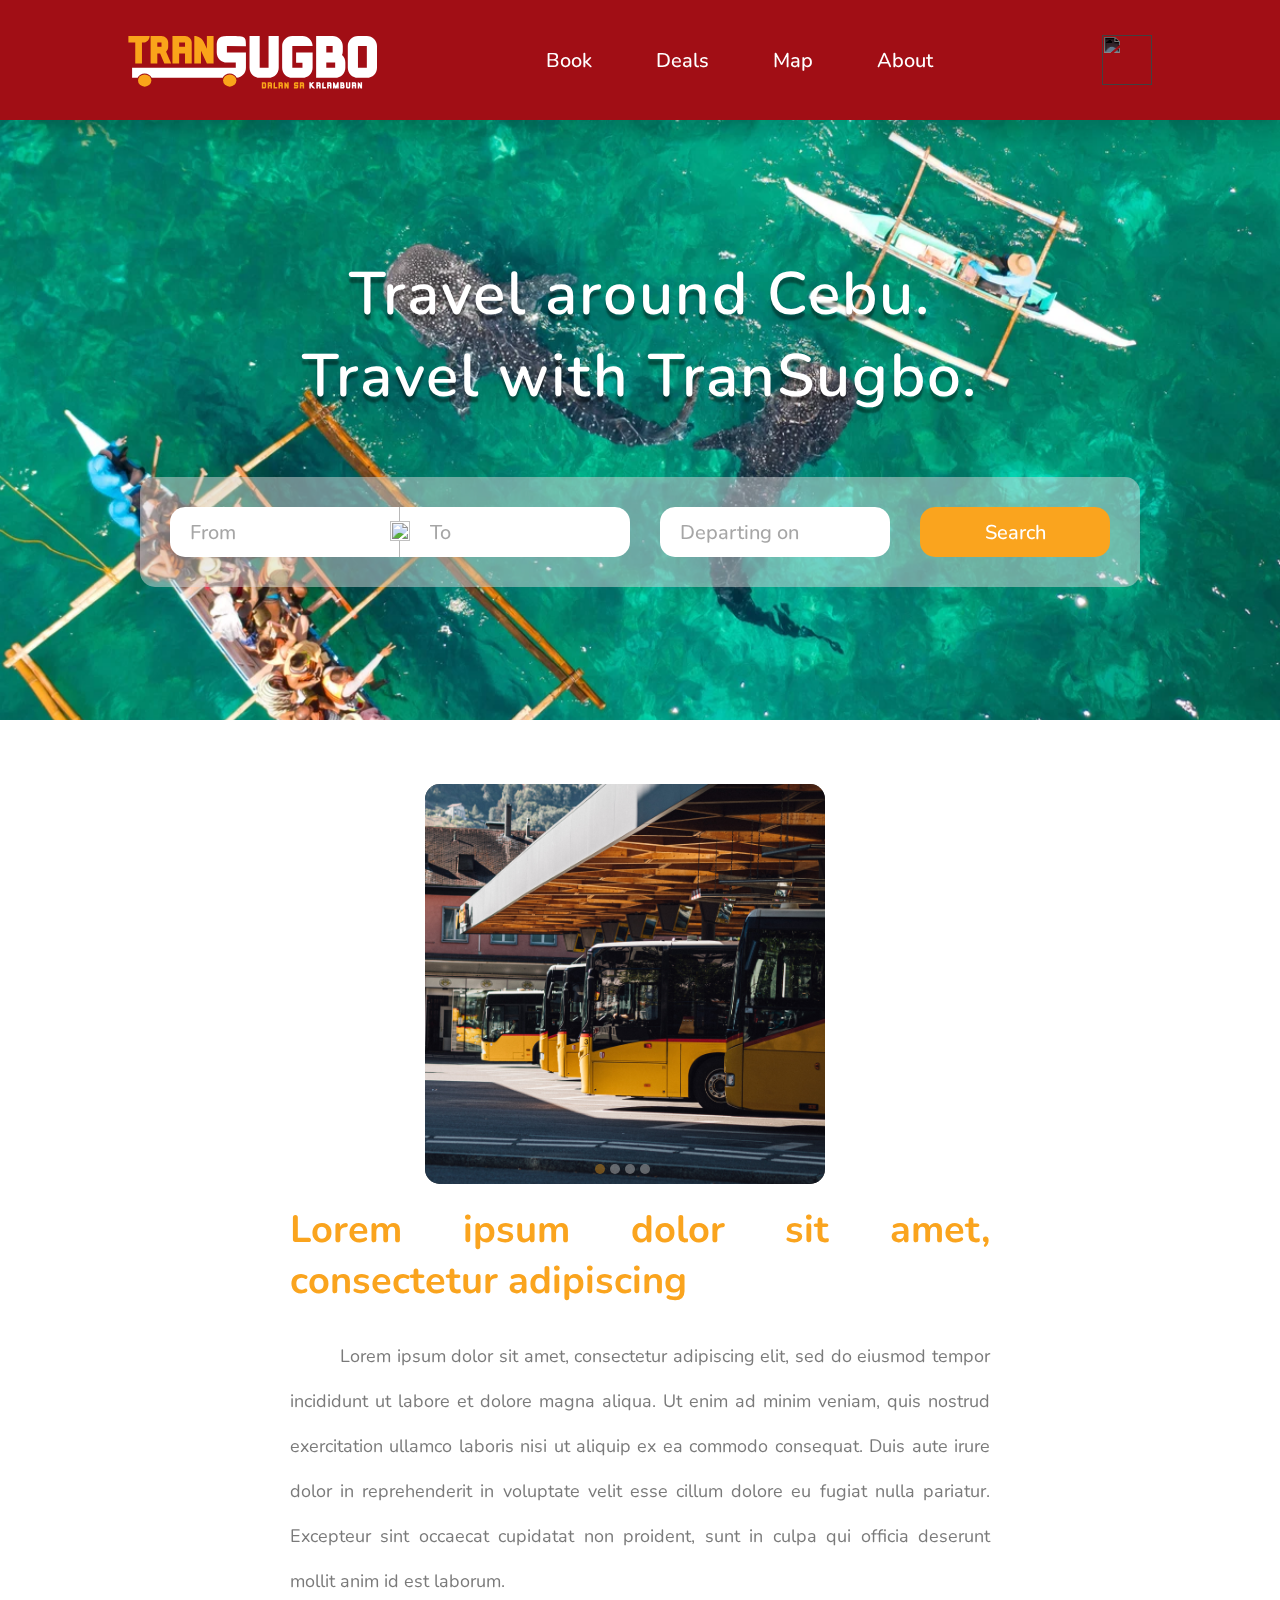
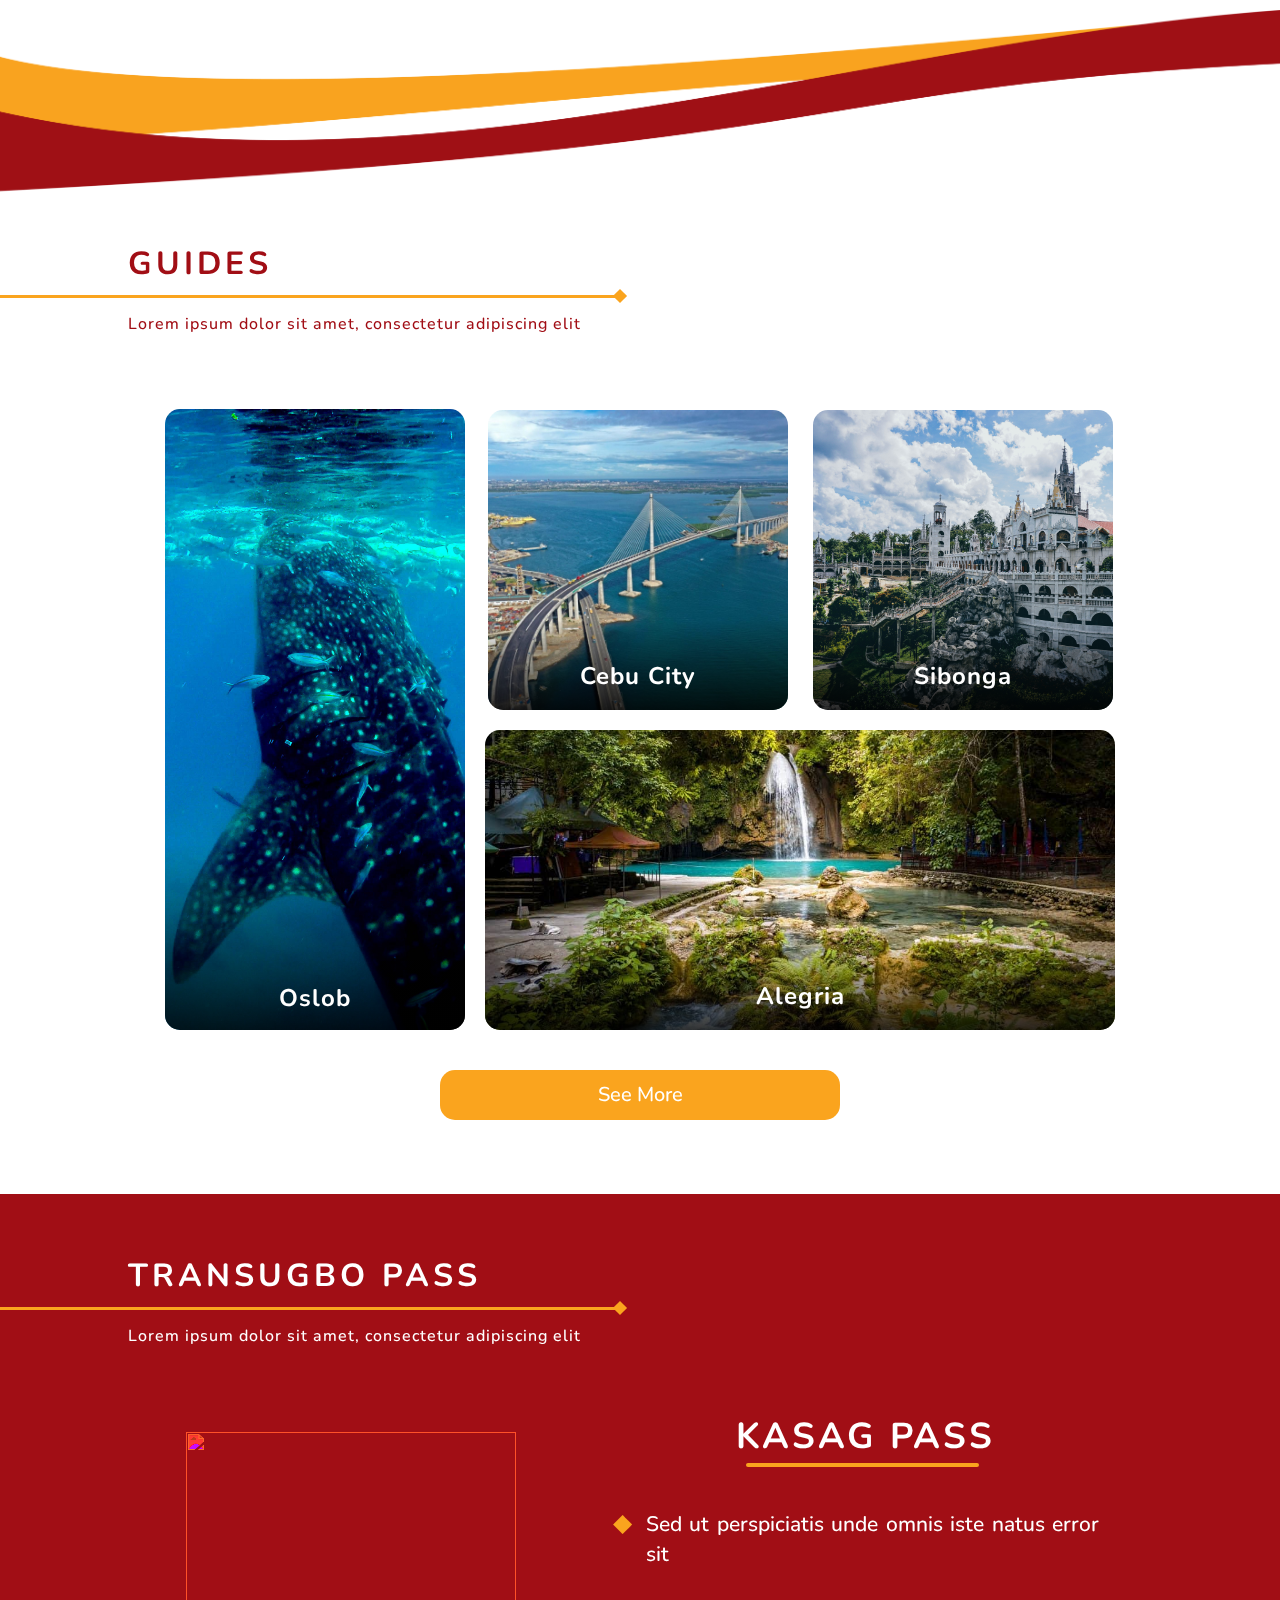
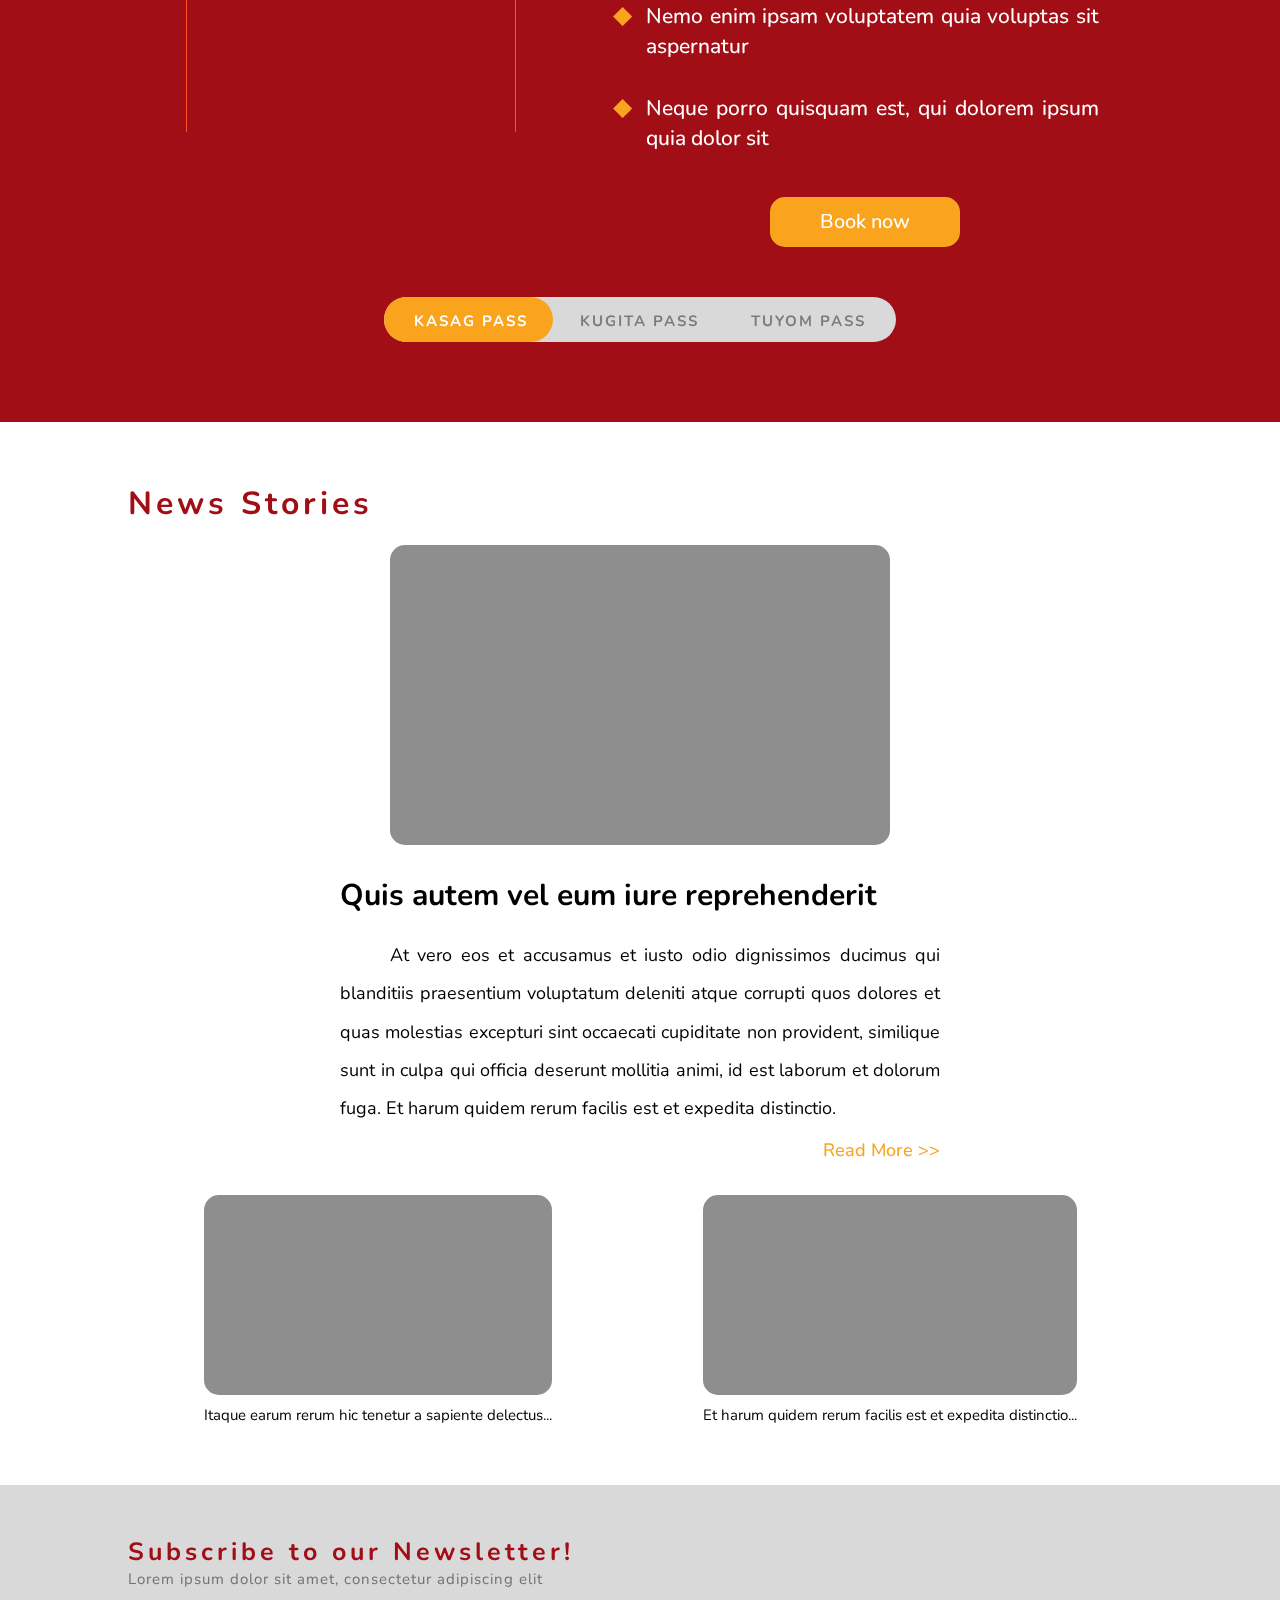
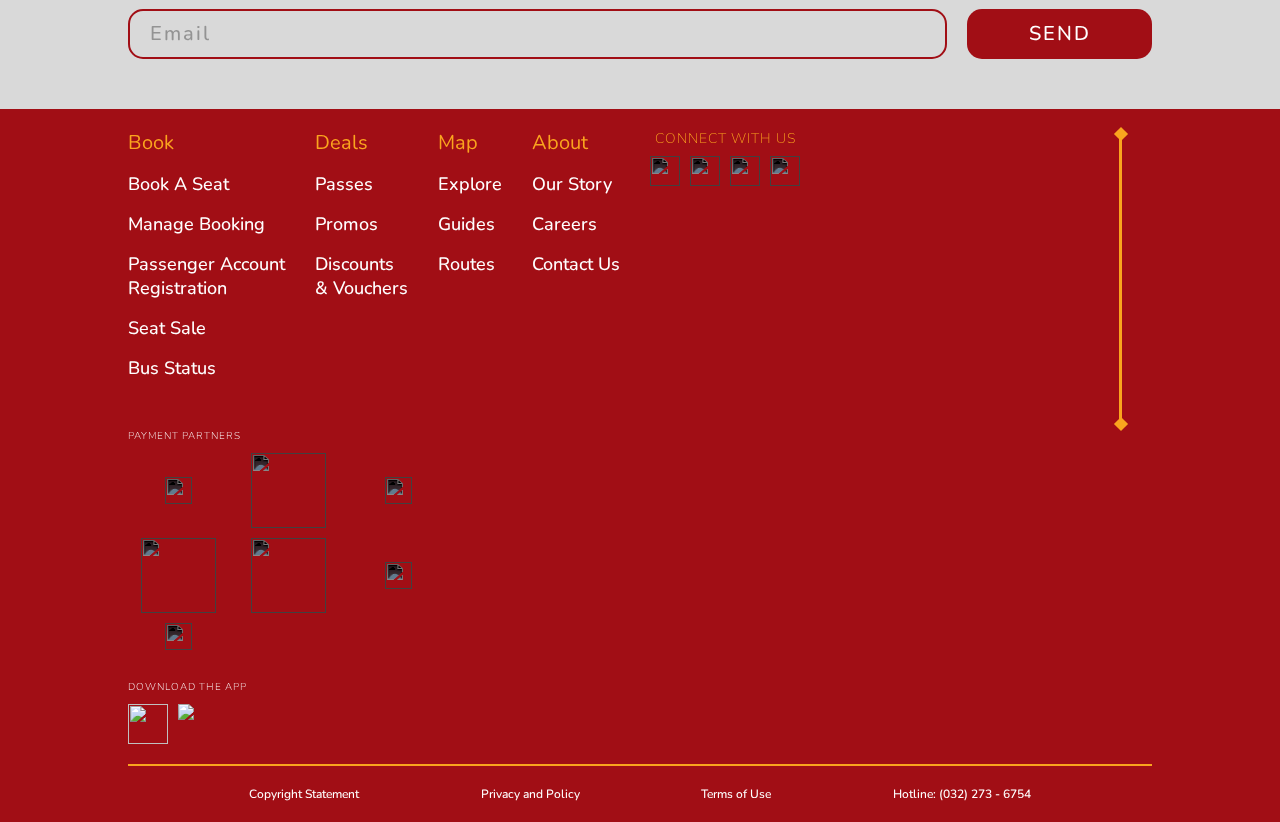
==== commit a904852d: "added JS implementation of search and billing" ====
--- a/index.html
+++ b/index.html
@@ -9,7 +9,7 @@
     <body>
         <div class="index_container">
         <header>
-            <a href="index.html"><img class="logo" src="images/Transugbo-logo-01.svg"></a>
+            <a href="index.html" onclick="resetForm();"><img class="logo" src="images/Transugbo-logo-01.svg"></a>
             <nav>
                 <ul class="nav_links">
                     <li><a href="#">Book</a></li>
@@ -31,8 +31,8 @@
                     <form class="searchbar" action="ticketreservation.html">
                         <div class="searchbox_results">
                             <div class="to_from">
-                                <input class ="from_municipality" name="municipality" id="from_municipality" placeholder="From" autocomplete="off" onkeyup="showResults(this);" onfocus="showResults(this); showX(this);" onblur="document.getElementById('cit_mun_results').style.display = 'none'; hideX();">
-                                <input name="municipality" id="to_municipality" placeholder="To" autocomplete="off" onkeyup="showResults(this);"  onfocus="showResults(this); showX(this);" onblur="document.getElementById('cit_mun_results').style.display = 'none'; hideX();">
+                                <input required class ="from_municipality" name="municipality" id="from_municipality" placeholder="From" autocomplete="off" onkeyup="showResults(this);" onfocus="showResults(this); showX(this);" onblur="document.getElementById('cit_mun_results').style.display = 'none'; hideX();">
+                                <input required name="municipality" id="to_municipality" placeholder="To" autocomplete="off" onkeyup="showResults(this);"  onfocus="showResults(this); showX(this);" onblur="document.getElementById('cit_mun_results').style.display = 'none'; hideX();">
                             </div>
                             <img src="images/x-mark.svg" class="x-mark left" id="left" onmousedown="clearinput(this, 0);">
                             <img src="images/x-mark.svg" class="x-mark right" id="right" onmousedown="clearinput(this, 1);">
@@ -42,8 +42,8 @@
                             </div>
                         </div>
                         <div class="date_submit">
-                            <input type="text" placeholder="Departing on" onfocus="this.type='date'" onblur="this.type='text'">
-                            <button type="submit">Search</button>
+                            <input required type="text" placeholder="Departing on" onfocus="this.type='date'" onblur="this.type='text'" id="depart_date">
+                            <button type="submit" onclick="saveDataSearch();">Search</button>
                         </div>
                     </form>
             </div>
@@ -150,7 +150,7 @@
                             <li><span>Neque porro quisquam est, qui dolorem ipsum quia dolor sit</span></li>
                         </ul>
 
-                        <button class="passes_buynow_button">Book now</button>
+                        <a href="billing.html"><button class="passes_buynow_button">Book now</button></a>
                     </div>
                 </div>
 
@@ -164,7 +164,7 @@
                             <li><span>Neque porro quisquam est, qui dolorem ipsum quia dolor sit</span></li>
                         </ul>
 
-                        <button class="passes_buynow_button">Book now</button>
+                        <a href="billing.html"><button class="passes_buynow_button">Book now</button></a>
                     </div>
                 </div>
 
@@ -178,7 +178,7 @@
                             <li><span>Neque porro quisquam est, qui dolorem ipsum quia dolor sit</span></li>
                         </ul>
 
-                        <button class="passes_buynow_button">Book now</button>
+                        <a href="billing.html"><button class="passes_buynow_button">Book now</button></a>
                     </div>
                 </div>
 
@@ -245,9 +245,10 @@
                         <div class="footer-col">
                             <div class="footer-col-title">Book</div>
                             <ul class="footer-list">
+                                <li><a href="bookingpage.html">Book A Seat</a></li>
                                 <li><a href="#">Manage Booking</a></li>
+                                <li><a href="#">Passenger Account </br>Registration</a></li>
                                 <li><a href="#">Seat Sale</a></li>
-                                <li><a href="#">Passenger Account </br>Registration</a></li>
                                 <li><a href="#">Bus Status</a></li>
                             </ul>
                         </div>
--- a/style.css
+++ b/style.css
@@ -213,6 +213,7 @@
     display: none;
     overflow-y: scroll;
     max-height: 400px;
+    z-index: 1;
 }
 
 .cities_municipalities_results::-webkit-scrollbar {
@@ -1065,7 +1066,7 @@
     }
 }
 
-.login_box hr {
+.login_box hr, .payment-method hr{
     width: 100%;
     border: 1px solid #faa41e;
 }
@@ -1186,7 +1187,6 @@
     background-color: #ffffff00;
     justify-content: space-between;
     align-items: center;
-    justify-content: center;
     max-width: 800px;
     flex-wrap: wrap;
 }
@@ -1224,7 +1224,7 @@
     gap: 50px;
 }
 
-.contact_details, .passenger_information {
+.contact_details, .passenger_information, .payment_details {
     display: grid;
     flex-wrap: wrap;
     background-color: #faa41e;
@@ -1233,12 +1233,12 @@
     justify-content: space-between;
 }
 
-.contact_details div, .passenger_information div {
-    display: flex;
-    flex-direction: column;
-}
-
-.contact_details input:not(.two-column), .passenger_information input:not(.two-column) {
+.contact_details div, .passenger_information div, .payment_details div {
+    display: flex;
+    flex-direction: column;
+}
+
+.contact_details input:not(.two-column), .passenger_information input:not(.two-column), .payment_details input:not(.two-column) {
     width: 355px;
 }
 
@@ -1288,7 +1288,7 @@
     color: #a10e15;
 }
 
-.contact, .passenger {
+.contact, .passenger, .payment {
     gap: 10px;
     background-color: #a10e15;
     border-radius: 6px;
@@ -1299,10 +1299,110 @@
 
 .payment-method {
     width: 300px;
-    height: 500px;
+    height: fit-content;
     background-color: #a10e15;
     border-radius: 5px;
     box-shadow: 3px 16px 38px 0px rgba(0,0,0,0.3);
     position: sticky;
     top: 140px;
+    display: flex;
+    flex-direction: column;
+    padding: 5px 2%;
+}
+
+.payment-method h4 {
+    color: white;
+    align-self: center;
+    padding-left: 0px;
+}
+
+.payment-method h5 {
+    font-size: 13px;
+    font-family: "Nunito", sans-serif;
+    color:#faa41e;
+    letter-spacing: 1px;
+    font-weight: 500;
+}
+
+#billing_to, #billing_from, #adult_counter, #children_counter {
+    font-size: 18px;
+    color:#d9d9d9;
+}
+
+#payment_title, .travel_details label  {
+    color:#faa41e;
+    font-size: 18px;
+}
+
+.travel_details label {
+    letter-spacing: 1px;
+}
+
+.travel_details {
+    display: grid;
+    grid-template-columns: repeat(2, 100px);
+    justify-items: center;
+    justify-content: space-between;
+    align-items: center;
+    padding: 10px;
+    gap: 10px;
+}
+
+.travel_details:first-of-type {
+    gap: 3px;
+}
+
+#billing_mode, #mode_label {
+    margin: 0;
+}
+
+#billing_mode {
+    width: 100%;
+}
+
+#exp-mm, #exp-yyyy, #exp input {
+    width: 105px;
+}
+
+#exp {
+    display: flex;
+    flex-direction: row;
+    justify-content: space-between;
+    align-items: center;
+}
+
+#exp span {
+    font-size: 35px;
+    color: #a10e15;
+    font-family: "Nunito", sans-serif;
+}
+
+.total {
+    margin: 5px;
+}
+
+.date {
+    text-align: center;
+}
+
+.travel_details #depart_date {
+    font-size: 15px;
+    color: white;
+}
+
+.counter img {
+    height: 25px;
+    width: 25px;
+    filter: invert(73%) sepia(37%) saturate(2590%) hue-rotate(342deg) brightness(102%) contrast(103%);
+    cursor: pointer;
+    transition: all 0.1s ease;
+}
+
+.counter img:hover {
+    filter: invert(100%) sepia(7%) saturate(28%) hue-rotate(284deg) brightness(107%) contrast(107%);
+}
+
+.counter {
+    display: flex;
+    gap: 5px;
 }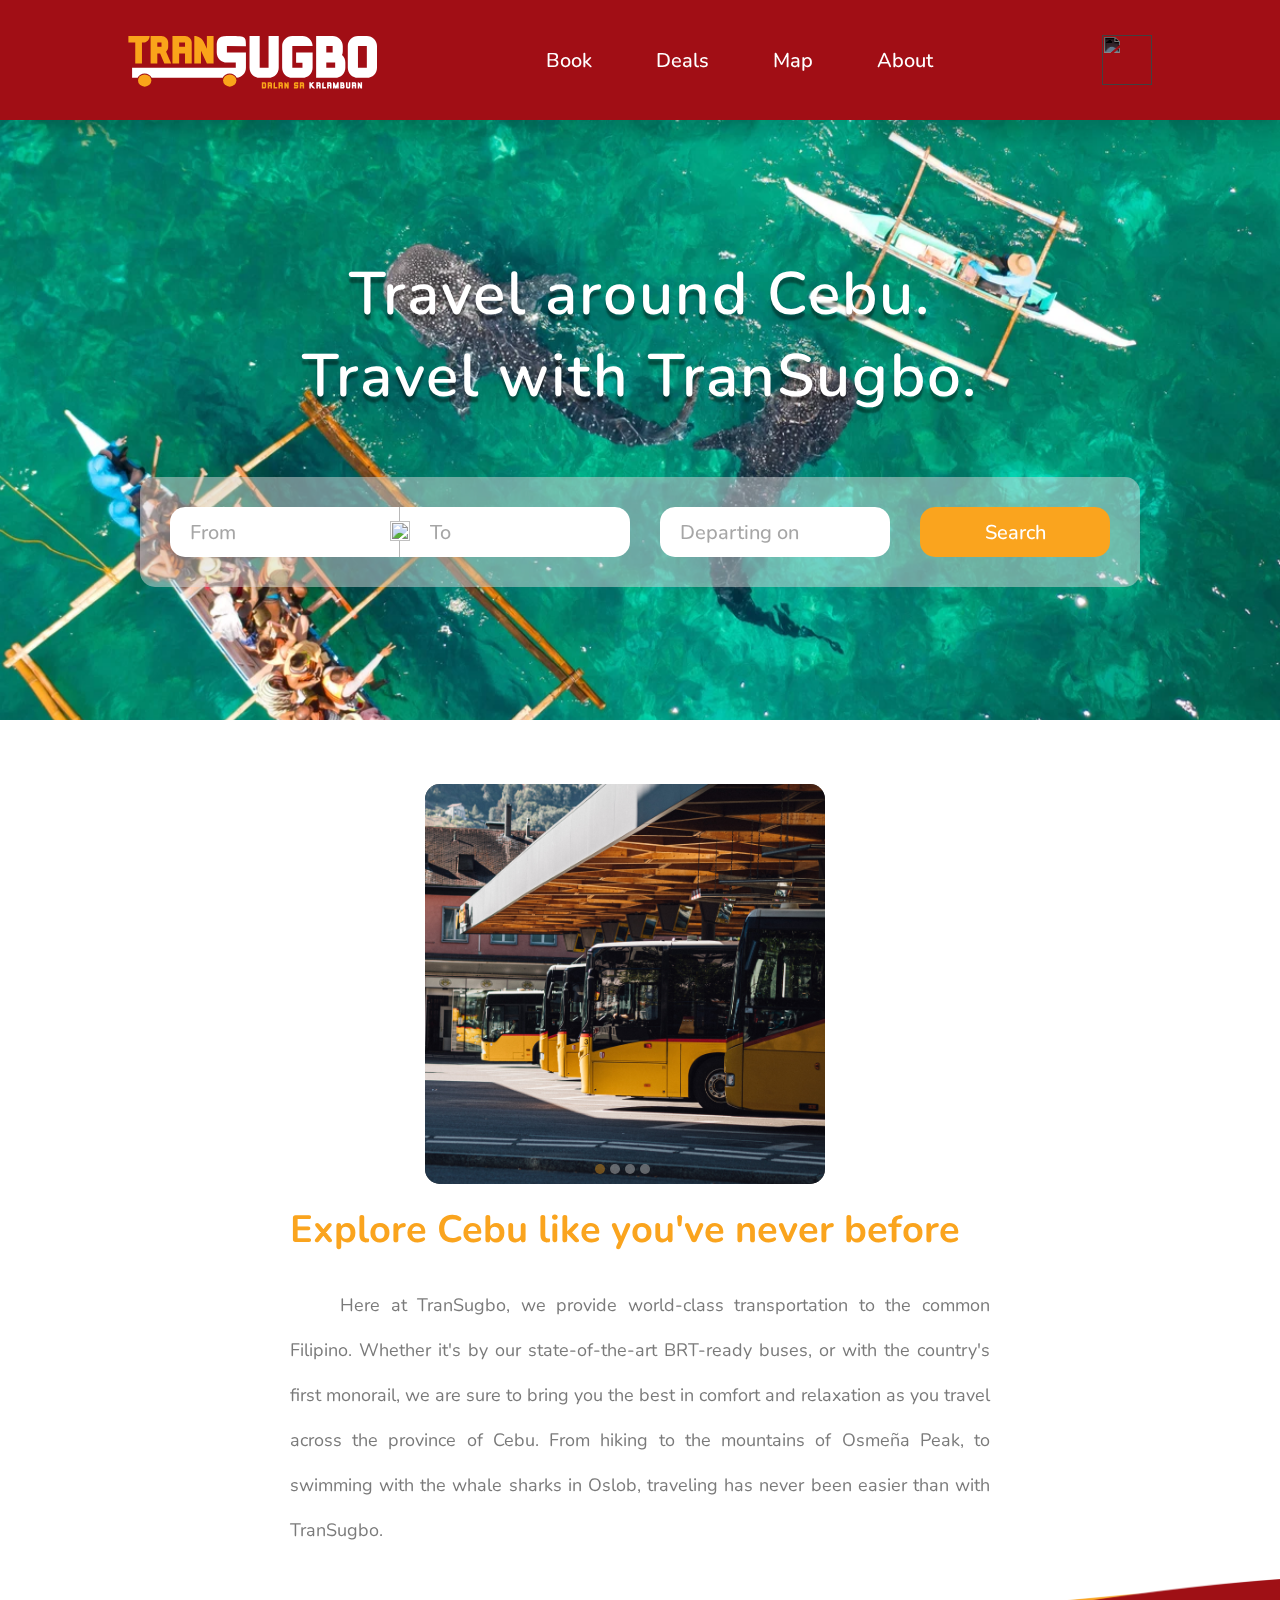
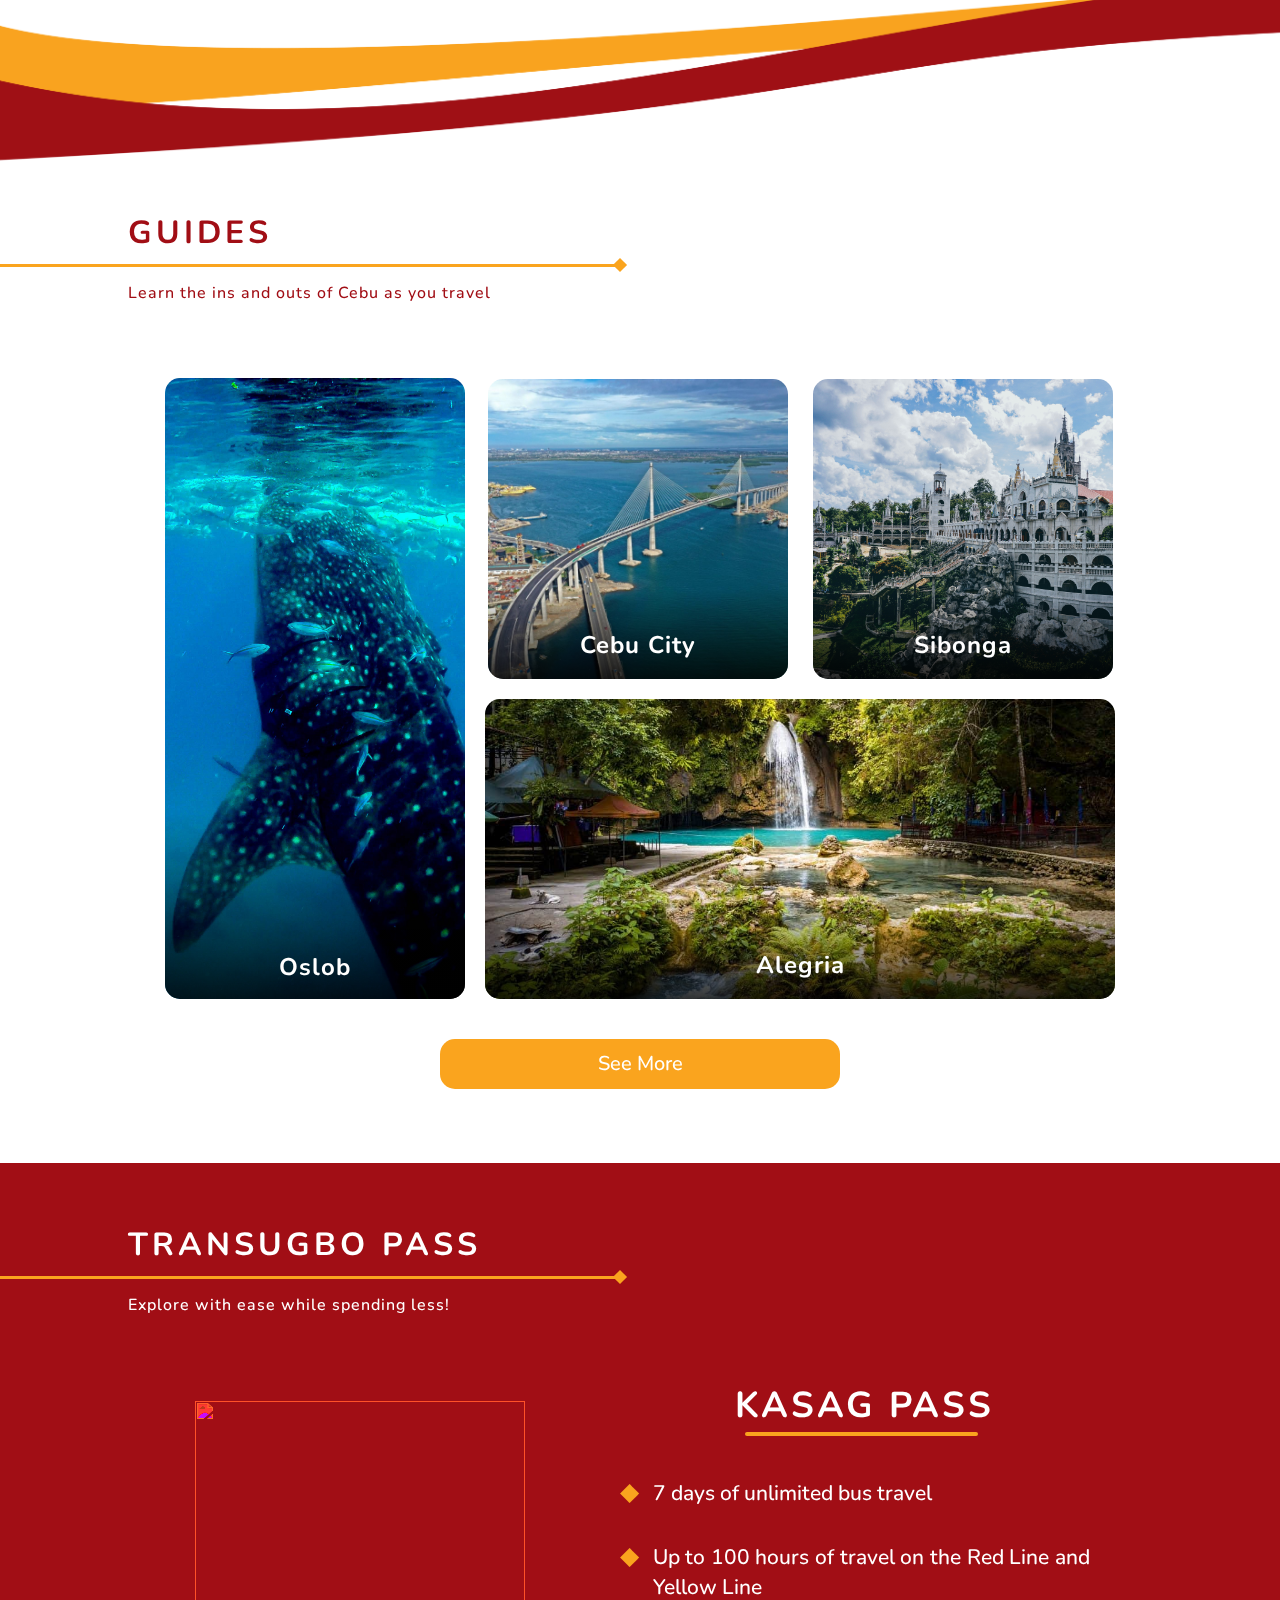
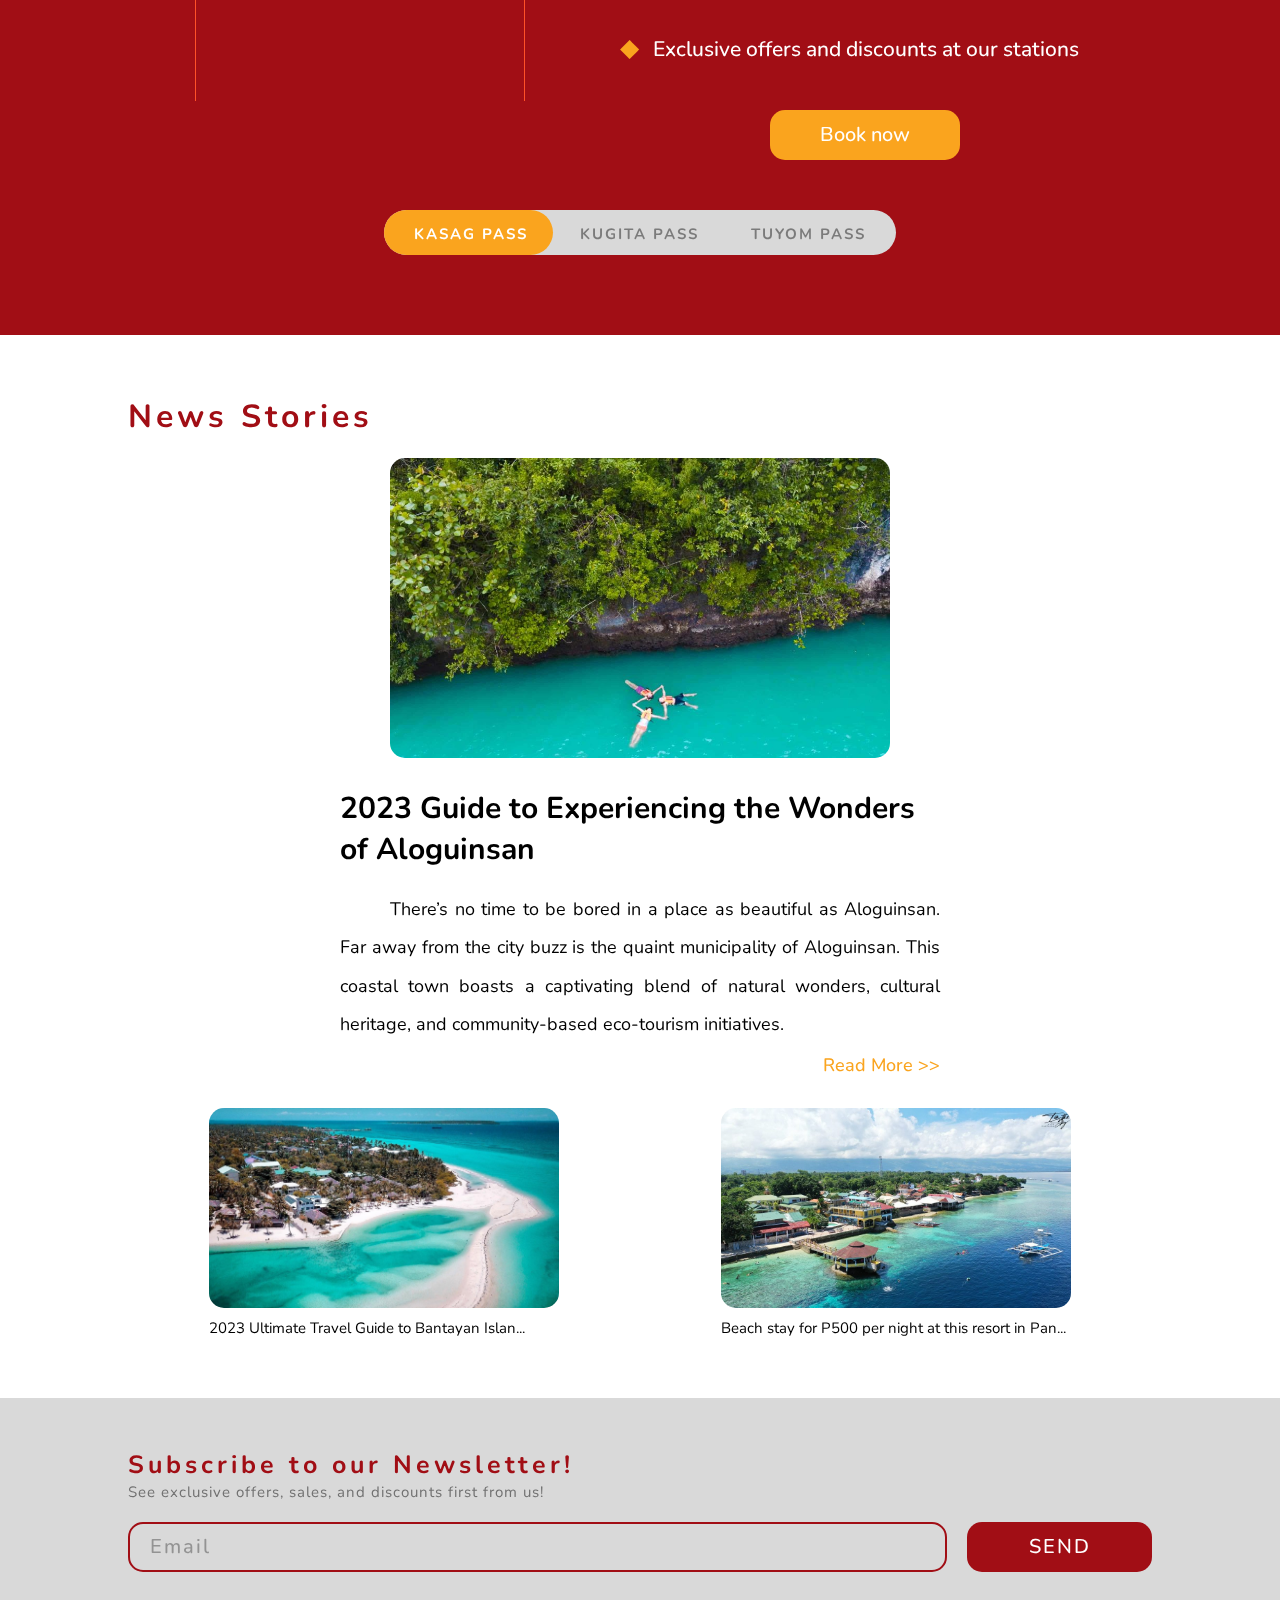
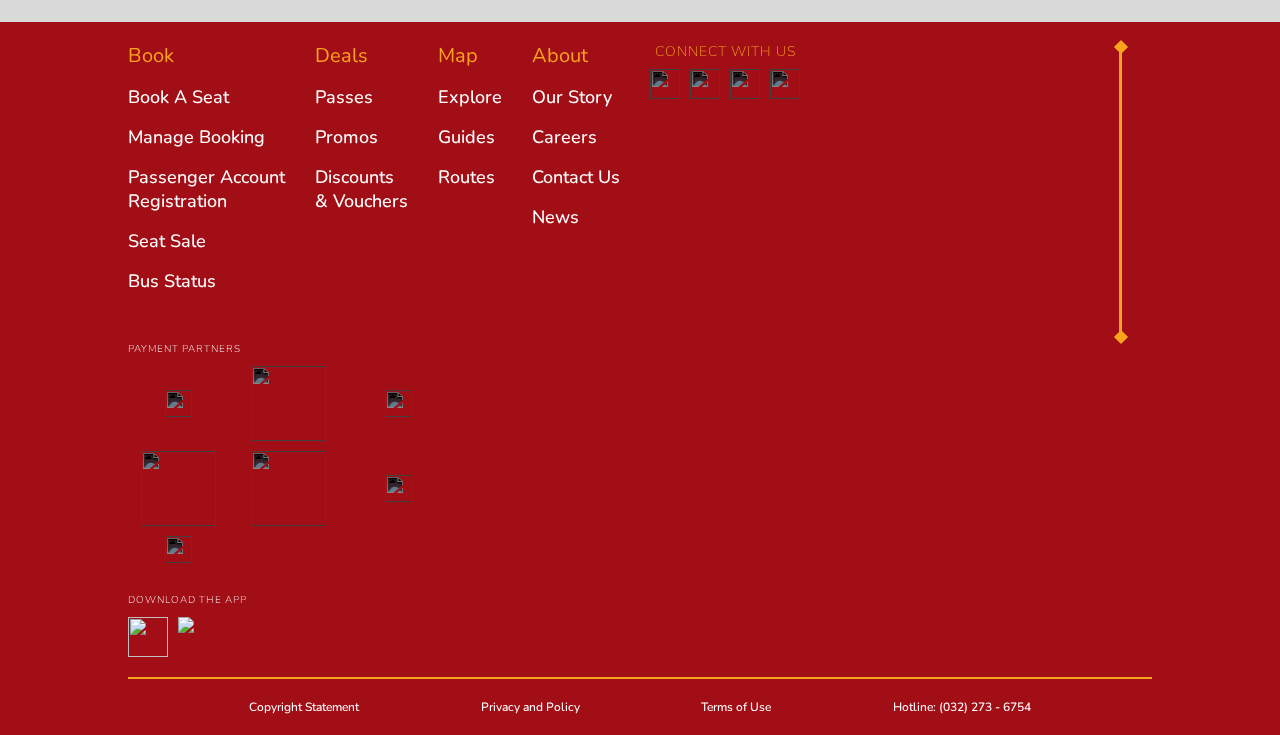
==== commit d536834e: "Applied new pages, added proper text" ====
--- a/index.html
+++ b/index.html
@@ -12,10 +12,51 @@
             <a href="index.html" onclick="resetForm();"><img class="logo" src="images/Transugbo-logo-01.svg"></a>
             <nav>
                 <ul class="nav_links">
-                    <li><a href="#">Book</a></li>
-                    <li><a href="#">Deals</a></li>
-                    <li><a href="#">Map</a></li>
-                    <li><a href="#">About</a></li>
+                    <li>
+                        <a href="#">Book</a>
+                        <ul class="dropdown">
+                            <li><a href="bookingpage.html">Book A Seat</a></li>
+                            <hr>
+                            <li><a href="#">Manage Booking</a></li>
+                            <hr>
+                            <li><a href="#">Passenger Account Registration</a></li>
+                            <hr>
+                            <li><a href="#">Seat Sale</a></li>
+                            <hr>
+                            <li><a href="#">Bus Status</a></li>
+                        </ul>
+                    </li>
+                    <li>
+                        <a href="#">Deals</a>
+                        <ul class="dropdown">
+                            <li><a href="passes.html">Passes</a></li>
+                            <hr>
+                            <li><a href="#">Promos</a></li>
+                            <hr>
+                            <li><a href="#">Discounts & Vouchers</a></li>
+                        </ul>
+                    </li>
+                    <li>
+                        <a href="#">Map</a>
+                        <ul class="dropdown">
+                            <li><a href="#">Explore</a></li>
+                            <hr>
+                            <li><a href="#">Guides</a></li>
+                            <hr>
+                            <li><a href="#">Routes</a></li>
+                        </ul>
+                    </li>
+                    <li>
+                        <a href="#">About</a>
+                        <ul class="dropdown">
+                            <li><a href="about.html">Our Story</a></li>
+                            <hr>
+                            <li><a href="#">Careers</a></li>
+                            <hr>
+                            <li><a href="#">Contact Us</a></li>
+                                    <li><a href="news.html">News</a></li>
+                        </ul>
+                    </li>
                 </ul>    
             </nav>
             <div class="userLogIn">
@@ -72,9 +113,9 @@
                 </div>
 
                 <div class="about_article">
-                    <h1 class="about_headline">Lorem ipsum dolor sit amet, consectetur adipiscing</h1>
+                    <h1 class="about_headline">Explore Cebu like you've never before</h1>
                     <div class="about_paragraph">
-                        <p >Lorem ipsum dolor sit amet, consectetur adipiscing elit, sed do eiusmod tempor incididunt ut labore et dolore magna aliqua. Ut enim ad minim veniam, quis nostrud exercitation ullamco laboris nisi ut aliquip ex ea commodo consequat. Duis aute irure dolor in reprehenderit in voluptate velit esse cillum dolore eu fugiat nulla pariatur. Excepteur sint occaecat cupidatat non proident, sunt in culpa qui officia deserunt mollit anim id est laborum.</p>
+                        <p >Here at TranSugbo, we provide world-class transportation to the common Filipino. Whether it's by our state-of-the-art BRT-ready buses, or with the country's first monorail, we are sure to bring you the best in comfort and relaxation as you travel across the province of Cebu. From hiking to the mountains of Osmeña Peak, to swimming with the whale sharks in Oslob, traveling has never been easier than with TranSugbo.</p>
                     </div>
                 </div>
             </div>
@@ -85,7 +126,7 @@
                 <div class="guides_header">
                     <div class="title">GUIDES</div>
                     <div class="line"><div class="diamond"></div></div>
-                    <div class="title_description">Lorem ipsum dolor sit amet, consectetur adipiscing elit</div>
+                    <div class="title_description">Learn the ins and outs of Cebu as you travel</div>
                 </div>
                 <div class="guides_button">
                 <div class="guides_boxes">
@@ -136,7 +177,7 @@
             <div class="passes_header">
                 <div class="title">TRANSUGBO PASS</div>
                 <div class="line"><div class="diamond"></div></div>
-                <div class="title_description">Lorem ipsum dolor sit amet, consectetur adipiscing elit</div>
+                <div class="title_description">Explore with ease while spending less!</div>
             </div>
 
             <div class="passes_section">
@@ -145,12 +186,12 @@
                     <div class="passes_details">
                         <div class="passes_title">KASAG PASS</div>
                         <ul class="passes_list">
-                            <li><span>Sed ut perspiciatis unde omnis iste natus error sit</span></li>
-                            <li><span>Nemo enim ipsam voluptatem quia voluptas sit aspernatur</span></li>
-                            <li><span>Neque porro quisquam est, qui dolorem ipsum quia dolor sit</span></li>
-                        </ul>
-
-                        <a href="billing.html"><button class="passes_buynow_button">Book now</button></a>
+                            <li><span>7 days of unlimited bus travel</span></li>
+                            <li><span>Up to 100 hours of travel on the Red Line and Yellow Line</span></li>
+                            <li><span>Exclusive offers and discounts at our stations</span></li>
+                        </ul>
+
+                        <a href="bookingpage.html"><button class="passes_buynow_button">Book now</button></a>
                     </div>
                 </div>
 
@@ -159,12 +200,12 @@
                     <div class="passes_details">
                         <div class="passes_title">KUGITA PASS</div>
                         <ul class="passes_list">
-                            <li><span>Sed ut perspiciatis unde omnis iste natus error sit</span></li>
-                            <li><span>Nemo enim ipsam voluptatem quia voluptas sit aspernatur</span></li>
-                            <li><span>Neque porro quisquam est, qui dolorem ipsum quia dolor sit</span></li>
-                        </ul>
-
-                        <a href="billing.html"><button class="passes_buynow_button">Book now</button></a>
+                            <li><span>14 days of unlimited bus travel</span></li>
+                            <li><span>Unlimited rides on the Red Line, Yellow Line, and Blue Line</span></li>
+                            <li><span>Exclusive offers and discounts at our stations</span></li>
+                        </ul>
+
+                        <a href="bookingpage.html"><button class="passes_buynow_button">Book now</button></a>
                     </div>
                 </div>
 
@@ -173,12 +214,12 @@
                     <div class="passes_details">
                         <div class="passes_title">TUYOM PASS</div>
                         <ul class="passes_list">
-                            <li><span>Sed ut perspiciatis unde omnis iste natus error sit</span></li>
-                            <li><span>Nemo enim ipsam voluptatem quia voluptas sit aspernatur</span></li>
-                            <li><span>Neque porro quisquam est, qui dolorem ipsum quia dolor sit</span></li>
-                        </ul>
-
-                        <a href="billing.html"><button class="passes_buynow_button">Book now</button></a>
+                            <li><span>21 days of unlimited bus travel</span></li>
+                            <li><span>Unlimited rides on the Red Line, Yellow Line, and Blue Line</span></li>
+                            <li><span>Exclusive offers and discounts at our stations</span></li>
+                        </ul>
+
+                        <a href="bookingpage.html"><button class="passes_buynow_button">Book now</button></a>
                     </div>
                 </div>
 
@@ -197,29 +238,29 @@
             <div class="news_stories_container">
                 <div class="title">News Stories</div>
             <div class="mainarticle_container">
-                <div class="mainarticle_image">
+                <div class="mainarticle_image aloguinsan">
                 </div>
                 <div class="mainarticle_description">
-                    <h2 class="mainarticle_title">Quis autem vel eum iure reprehenderit</h2>
+                    <h2 class="mainarticle_title">2023 Guide to Experiencing the Wonders of Aloguinsan</h2>
                     <div class="mainarticle_article">
-                        <p>At vero eos et accusamus et iusto odio dignissimos ducimus qui blanditiis praesentium voluptatum deleniti atque corrupti quos dolores et quas molestias excepturi sint occaecati cupiditate non provident, similique sunt in culpa qui officia deserunt mollitia animi, id est laborum et dolorum fuga. Et harum quidem rerum facilis est et expedita distinctio.</p>
-                    </div>
-                    <a class="read-more" href="#">Read More >></a>
+                        <p>There’s no time to be bored in a place as beautiful as Aloguinsan. Far away from the city buzz is the quaint municipality of Aloguinsan. This coastal town boasts a captivating blend of natural wonders, cultural heritage, and community-based eco-tourism initiatives.</p>
+                    </div>
+                    <a class="read-more" href="news.html">Read More >></a>
                 </div>
             </div>
 
             <div class="bottom_stories">
                 <div class="story_block">
-                    <div class="block_image"></div>
-                    <div class="block_title">Itaque earum rerum hic tenetur a sapiente delectus...</div>
+                    <div class="block_image bantayan"></div>
+                    <div class="block_title">2023 Ultimate Travel Guide to Bantayan Islan...</div>
                 </div>
                 <div class="story_block">
-                    <div class="block_image"></div>
-                    <div class="block_title">Et harum quidem rerum facilis est et expedita distinctio...</div>
+                    <div class="block_image moalboal"></div>
+                    <div class="block_title">Beach stay for P500 per night at this resort in Pan...</div>
                 </div>
                 <div class="story_block">
-                    <div class="block_image"></div>
-                    <div class="block_title">Temporibus autem quibusdam et aut officiis debitis...</div>
+                    <div class="block_image alegria"></div>
+                    <div class="block_title">5 Must-Visit Spots in Alegria</div>
                 </div>
             </div>
             </div>
@@ -229,7 +270,7 @@
             <div class="newsletter_container">
                 <div class="newsletter_header">
                     <div class="title">Subscribe to our Newsletter!</div>
-                    <div class="newsletter-subtext">Lorem ipsum dolor sit amet, consectetur adipiscing elit</div>
+                    <div class="newsletter-subtext">See exclusive offers, sales, and discounts first from us!</div>
                 </div>
 
                 <form class="email_form">
@@ -255,7 +296,7 @@
                         <div class="footer-col">
                             <div class="footer-col-title">Deals</div>
                             <ul class="footer-list">
-                                <li><a href="#">Passes</a></li>
+                                <li><a href="passes.html">Passes</a></li>
                                 <li><a href="#">Promos</a></li>
                                 <li><a href="#">Discounts </br>& Vouchers</a></li>
                             </ul>
@@ -271,18 +312,19 @@
                         <div class="footer-col">
                             <div class="footer-col-title">About</div>
                             <ul class="footer-list">
-                                <li><a href="#">Our Story</a></li>
+                                <li><a href="about.html">Our Story</a></li>
                                 <li><a href="#">Careers</a></li>
                                 <li><a href="#">Contact Us</a></li>
+                                <li><a href="news.html">News</a></li>
                             </ul>
                         </div>
                         <div class="socmed">
                             <div class="socmed-title">CONNECT WITH US</div>
                             <div class="socmed-links">
-                                <a href="#"><img src="images/facebook.svg"/></a>
-                                <a href="#"><img src="images/twitter.svg"/></a>
-                                <a href="#"><img src="images/instagram.svg"/></a>
-                                <a href="#"><img src="images/play.svg"/></a>
+                                <a href="http://facbook.com/TranSugbo"><img src="images/facebook.svg"/></a>
+                                <a href="http://twitter.com/OfficialTranSugbo"><img src="images/twitter.svg"/></a>
+                                <a href="http://instagram.com/officialtransugbo"><img src="images/instagram.svg"/></a>
+                                <a href="http://youtube.com/@OfficialTranSugbo"><img src="images/play.svg"/></a>
                             </div>
                         </div>
                     </div>
@@ -310,8 +352,8 @@
                     <div class="download-app">
                         <div class="app-title">DOWNLOAD THE APP</div>
                         <div class="googleplay-applestore">
-                            <a href="#"><img id="google" src="images/Google_Play_Store_badge_EN.svg"/></a>
-                            <a href="#"><img id="apple" src="images/Download_on_the_App_Store_Badge.svg"/></a>
+                            <a href="https://play.google.com/store/apps/details?id=com.transugboinc.transugbo"><img id="google" src="images/Google_Play_Store_badge_EN.svg"/></a>
+                            <a href="http://apps.apple.com/ph/app/transugbo/id26465947"><img id="apple" src="images/Download_on_the_App_Store_Badge.svg"/></a>
                         </div>
                     </div>
                 </div>
--- a/style.css
+++ b/style.css
@@ -51,10 +51,12 @@
 .nav_links li {
     display: inline-block;
     padding: 0px 30px;
+    position: relative;
 }
 
 .nav_links li a {
     transition: all 0.3s ease 0s;
+    z-index: 1;
     position: relative;
 
 }
@@ -75,9 +77,37 @@
     color:#faa41e;
 }
 
+.nav_links li a:hover ~ ul.dropdown {
+    display: flex;
+}
+
 .nav_links li a:hover:after {
     transform: scale(1, 1);
     width: 100%;
+}
+
+ul.dropdown {
+    width: 270px;
+    position: absolute;
+    top: 25px;
+    left: 0px;
+    background-color: #a10e15;
+    border-radius: 10px;
+    display: flex;
+    flex-direction: column;
+    padding: 15px;
+    padding-top: 50px;
+    gap: 20px;
+    display: none;
+}
+
+ul.dropdown:hover {
+    display: flex;
+}
+
+ul.dropdown hr {
+    border: 1px solid #faa41e;
+    margin: 0px 20px;
 }
 
 .home_searchbar {
@@ -278,7 +308,7 @@
     outline: none;
 }
 
-.searchbar button, .guide_button, .guides_seemore_button, .passes_buynow_button, .email_form button, .loginform button, .choicebox button{
+.passespage_container button, .searchbar button, .guide_button, .guides_seemore_button, .passes_buynow_button, .email_form button, .loginform button, .choicebox button, .payment-method button{
     height: 50px;
     width: 190px;
     background-color: #faa41e;
@@ -299,7 +329,7 @@
     height: 40px;
 }
 
-.searchbar button:hover, .guide_button:hover, .guides_seemore_button:hover, .passes_buynow_button:hover, .email_form button:hover, .loginform button:hover, .choicebox button:hover{
+.passespage_container button:hover, .searchbar button:hover, .guide_button:hover, .guides_seemore_button:hover, .passes_buynow_button:hover, .email_form button:hover, .loginform button:hover, .choicebox button:hover, .payment-method button:hover{
     -webkit-box-shadow: 2px 11px 9px 0px rgba(0,0,0,0.14); 
     box-shadow: 2px 11px 9px 0px rgba(0,0,0,0.14);
 }
@@ -751,6 +781,8 @@
     float: left;
     -webkit-border-radius: 15px 15px 15px 15px;
     border-radius: 15px 15px 15px 15px;
+    background-size: cover;
+    background-repeat: no-repeat;
 }
 
 .mainarticle_description {
@@ -800,6 +832,7 @@
     display:flex;
     flex-direction: column;
     cursor: pointer;
+    width: 350px;
 }
 
 .block_image {
@@ -809,6 +842,8 @@
     float: left;
     -webkit-border-radius: 15px 15px 15px 15px;
     border-radius: 15px 15px 15px 15px;
+    background-size: cover;
+    background-repeat: no-repeat;
 }
 
 .block_title {
@@ -1307,13 +1342,13 @@
     top: 140px;
     display: flex;
     flex-direction: column;
-    padding: 5px 2%;
+    padding: 15px 2%;
 }
 
 .payment-method h4 {
     color: white;
     align-self: center;
-    padding-left: 0px;
+    padding: 5px;
 }
 
 .payment-method h5 {
@@ -1379,6 +1414,7 @@
 
 .total {
     margin: 5px;
+    text-align: center;
 }
 
 .date {
@@ -1405,4 +1441,206 @@
 .counter {
     display: flex;
     gap: 5px;
+}
+
+.payment-method button {
+    margin: 0px;
+    height: 40px;
+    align-self: center;
+}
+
+#form_data {
+    display: none;
+}
+
+.passespage_header, .about_page_header {
+   height: 350px;
+   overflow: hidden;
+   background-image: url(./images/passes_header_bg.jpg);
+   background-size: cover;
+   background-repeat: no-repeat;
+   background-position: 0px -80px;
+   position: relative;
+}
+
+.passespage_header h4, .passespage_header h5, .about_page_header h4, .about_page_header h5 {
+    font-family: "Nunito", sans-serif;
+    font-size: 50px;
+    color: white;
+    text-shadow: 0px 4px 2px rgba(0,0,0,0.4);
+    position: absolute;
+    right: 10%;
+    top: 70%;
+}
+
+.passespage_header h5, .about_page_header h5 {
+    top: 87%;
+    font-size: 18px;
+}
+
+.passespage_content {
+    padding: 20px 12%;
+}
+
+.passespage_content .passes_description {
+    display: flex;
+    justify-content: space-around;
+    margin: 20px;
+}
+
+.passespage_content .passes_description {
+    background-color: #a10e15;
+    border-radius: 10px;
+    box-shadow: 0px 9px 21px 3px rgba(0,0,0,0.4);
+}
+
+.passespage_content .passes_description img {
+    margin: 25px;
+}
+
+.passes_details h4 {
+    font-family: "Nunito", sans-serif;
+    font-size: 20px;
+    color: white;
+    position: absolute;
+    left: 27%;
+    top: 59px;
+
+}
+
+.passespage_content .passes_details .passes_title {
+    position: relative;
+}
+
+.about_page_header {
+    background-image: url(./images/guidephoto_cebucity.jpg);
+    background-position: 0px -200px;
+}
+
+.about_content {
+    padding: 20px 15%;
+    gap: 20px;
+}
+
+.about_content * {
+    font-family: "Nunito", sans-serif;
+    font-size: 18px;
+    text-align: justify;
+}
+
+.about_content p {
+    padding: 10px 0px;
+    line-height: 35px;
+}
+
+.about_founders {
+    height: 300px;
+    width: 300px;
+    overflow: hidden;
+    margin: 10px;
+    border-radius: 10px;
+    position: relative;
+}
+
+.about_founders:first-of-type {
+    float: left;
+}
+
+.about_founders img {
+    width: 300px;
+}
+
+.about_content h4 {
+    text-align: center;
+}
+
+.co-founders {
+    display: flex;
+    justify-content: center;
+}
+
+.co-founders span {
+    position: absolute;
+    left: 30px;
+    top: 260px;
+    color: white;
+    font-weight: 700;
+    text-shadow: 0px 4px 2px rgba(0,0,0,0.4);
+}
+
+.news_page {
+    padding: 20px 15%;
+    display: flex;
+    gap: 10px;
+    flex-direction: column;
+    justify-content: center;
+}
+
+.news_block {
+    display: grid;
+    grid-template-columns: 50% 50%;
+    gap: 10px;
+    align-items: center;
+    justify-content: center;
+}
+
+.news_image {
+    height: 300px;
+    width: 80%;
+    background-color: #a10e15;
+    border-radius: 10px;
+    overflow: hidden;
+    position: relative;
+    background-size: cover;
+    background-repeat: no-repeat;
+}
+
+.aloguinsan {
+    background-image: url(./images/aloguinsan.jpg);
+}
+
+.moalboal {
+    background-image: url(./images/moalboal.jpg);
+}
+
+.bantayan {
+    background-image: url(./images/daanbantayan.jpg);
+}
+
+.alegria {
+    background-image: url(./images/alegria.jpg);
+}
+
+.news_description {
+    display: flex;
+    flex-direction: column;
+    justify-content: space-evenly;
+    height: 100%;
+}
+
+.news_description * {
+    font-family: "Nunito", sans-serif;
+    font-size: 20px;
+}
+
+.news_description p {
+    text-align: justify;
+}
+
+.news_description h4 {
+    font-size: 30px;
+}
+
+.news_description a {
+    color: #faa41e;
+}
+
+.news_page hr {
+    border: 2px solid #faa41e;
+    border-radius: 15px;
+}
+
+.about_content a {
+    color:#faa41e;
+    text-decoration: underline;
 }